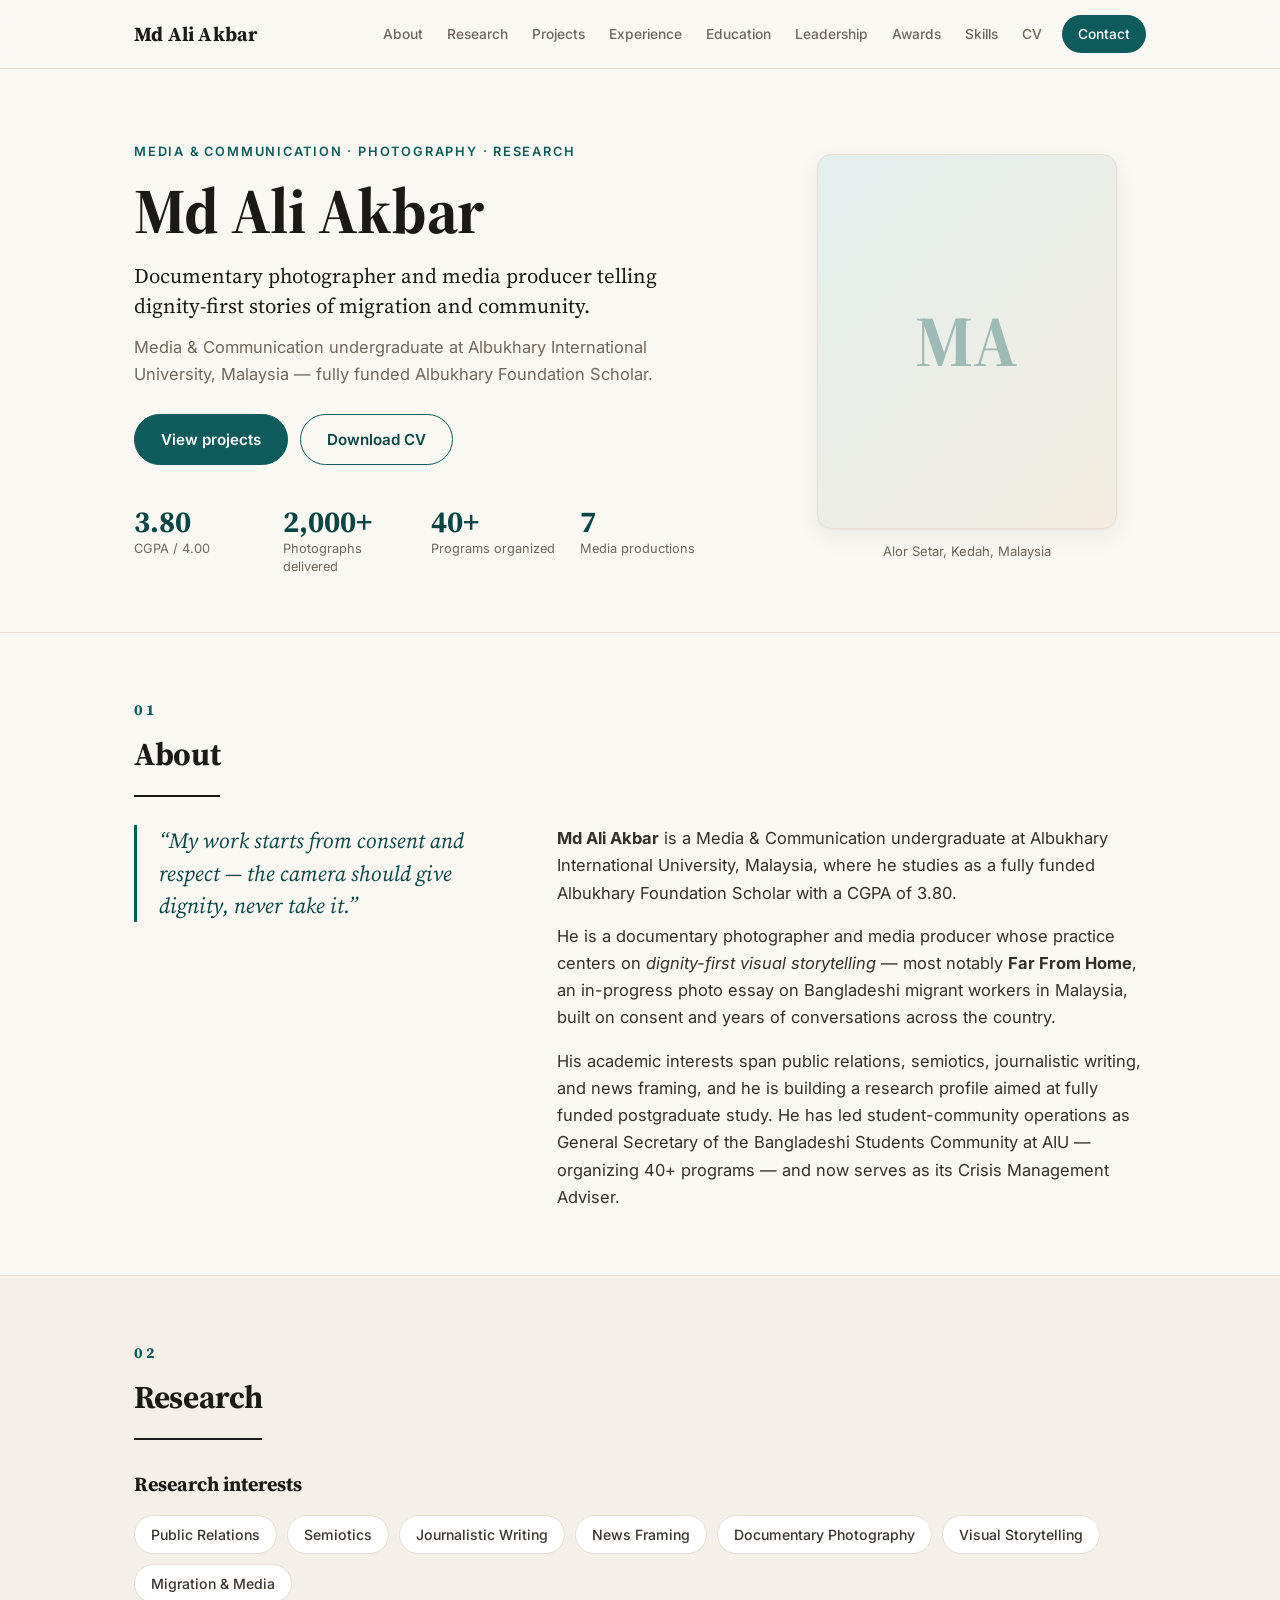
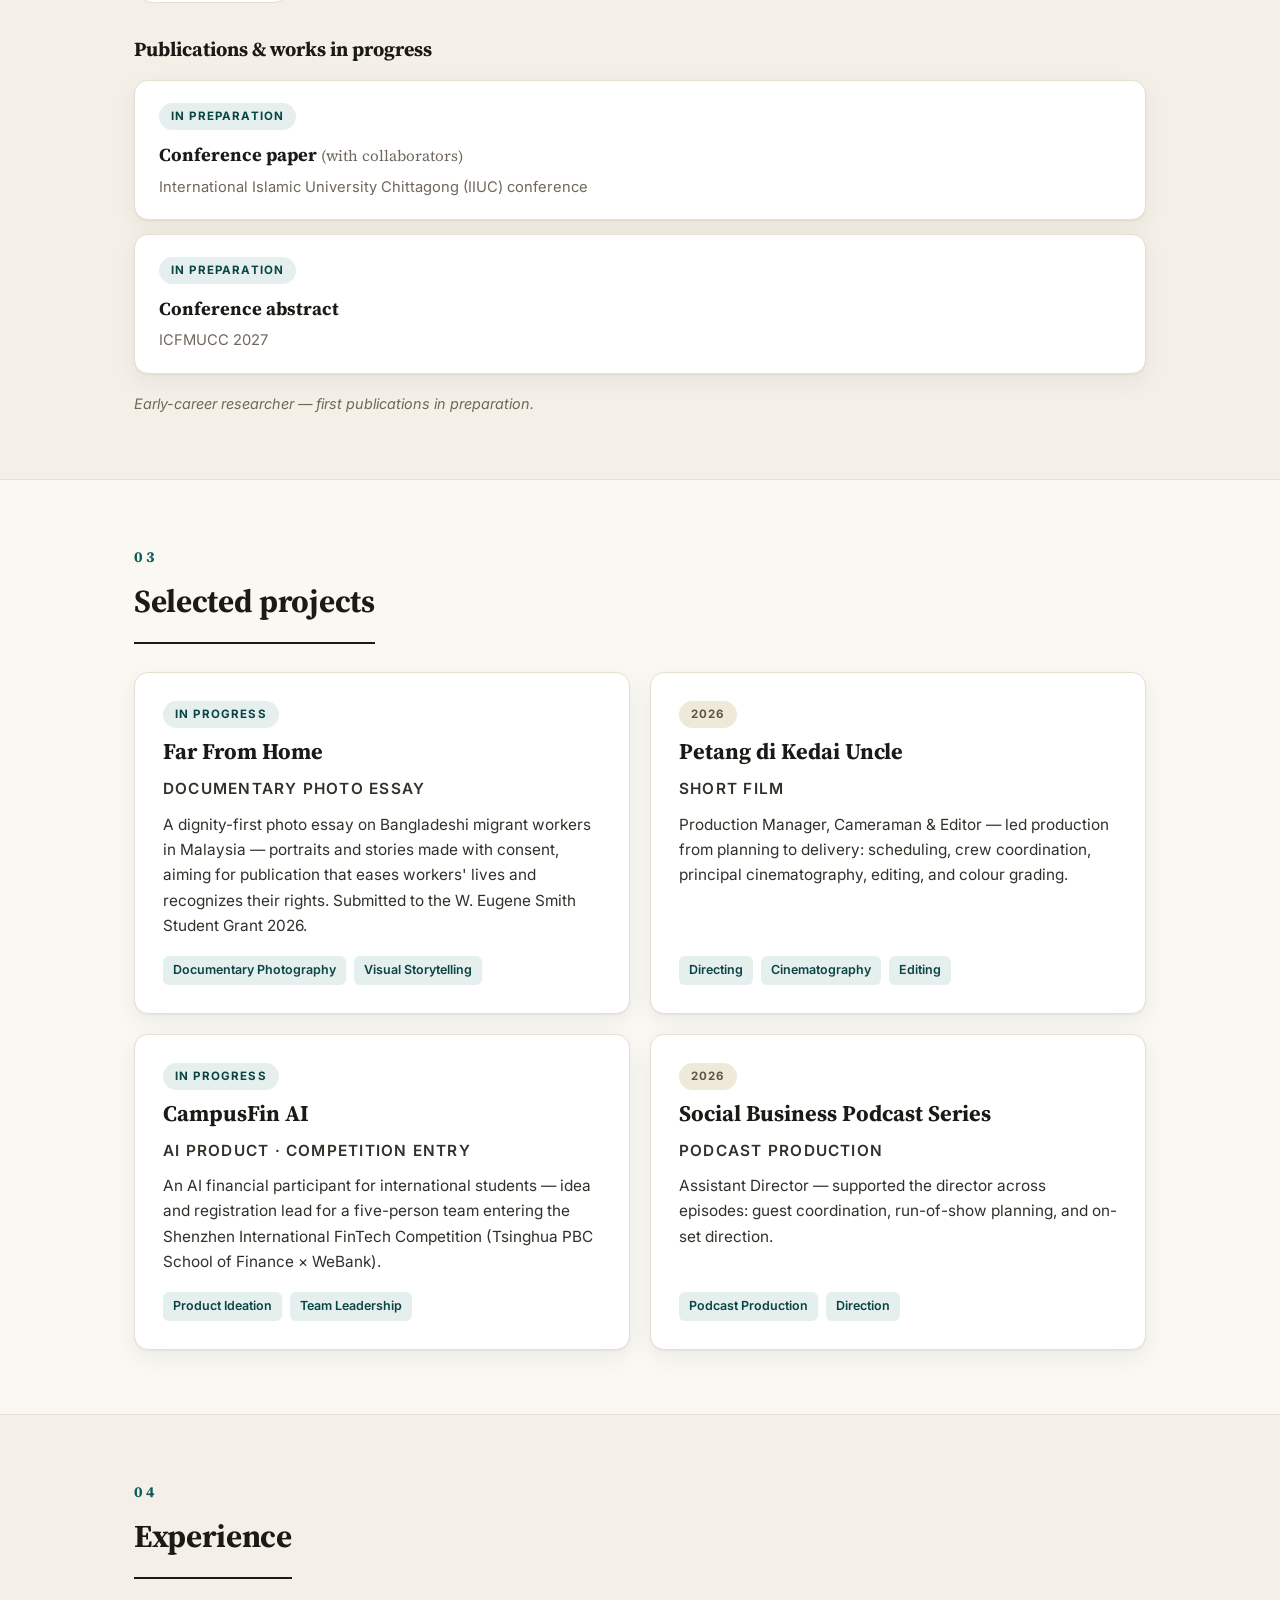
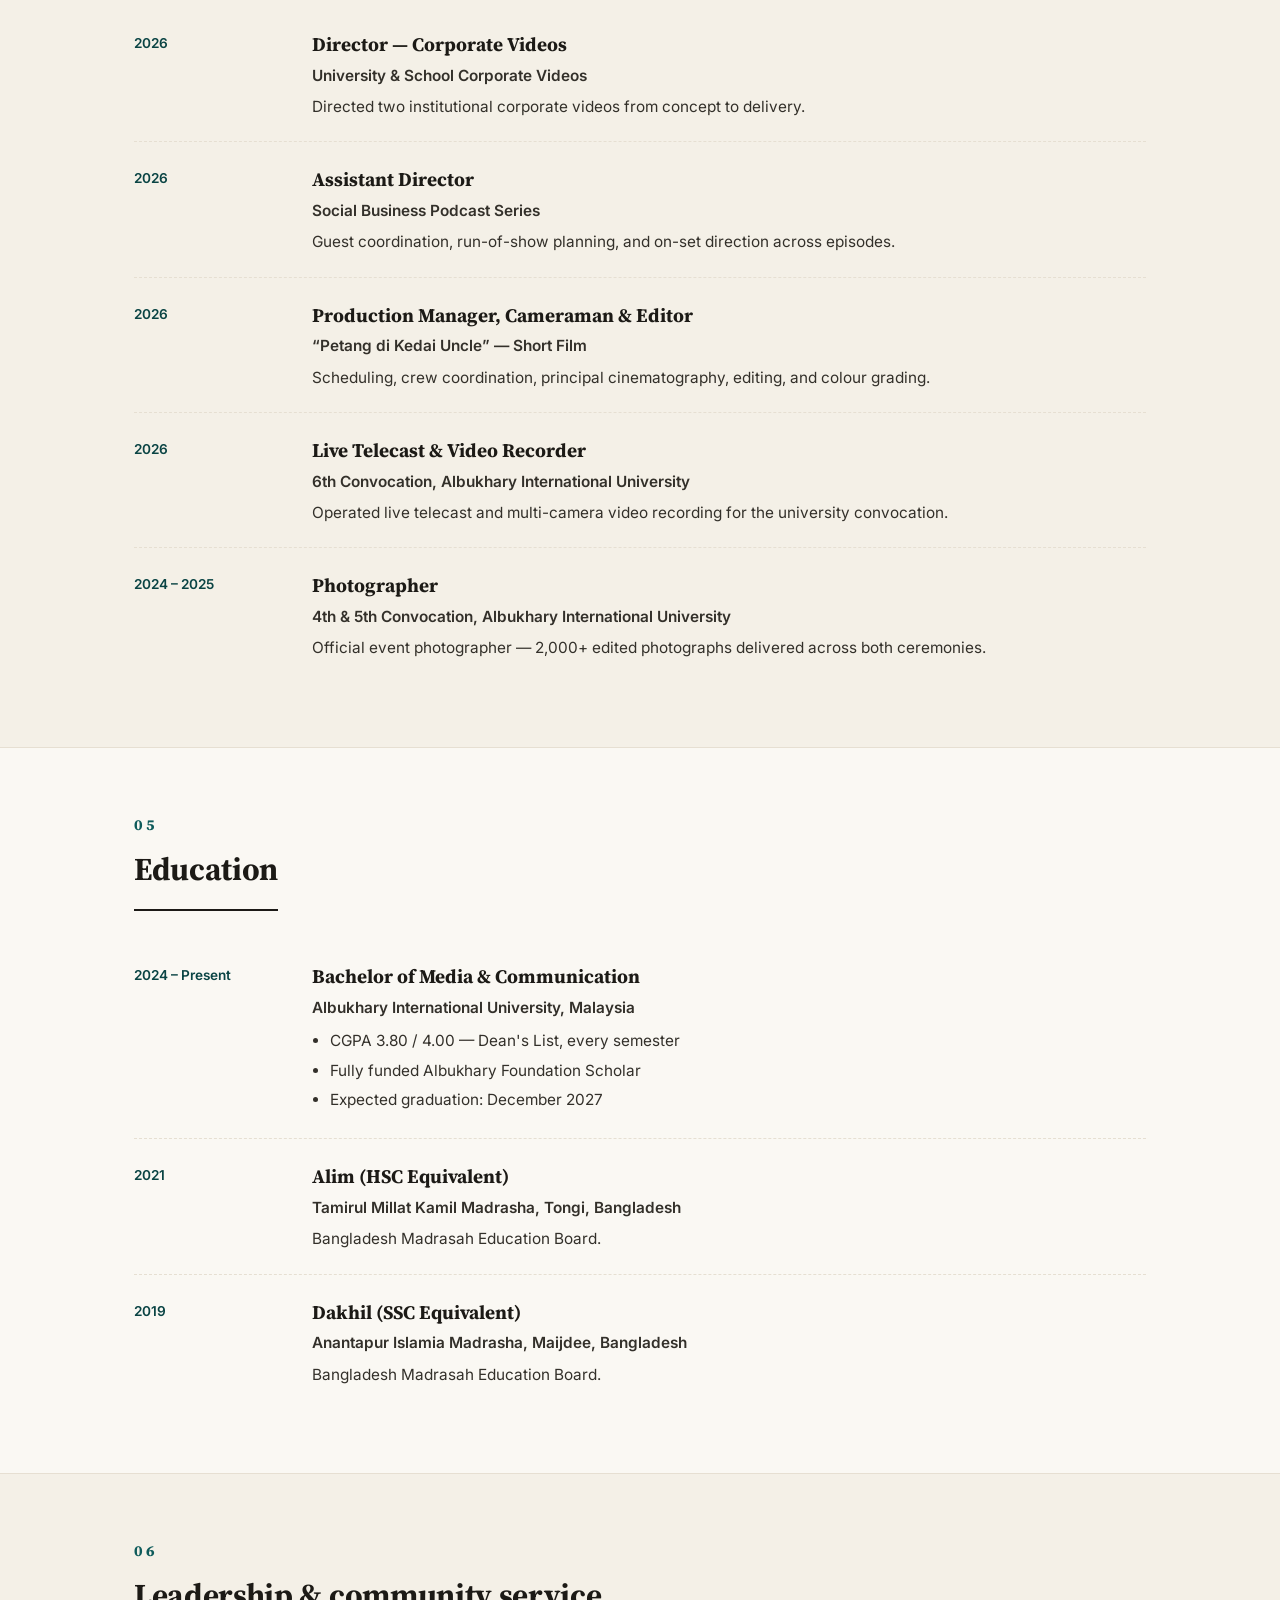
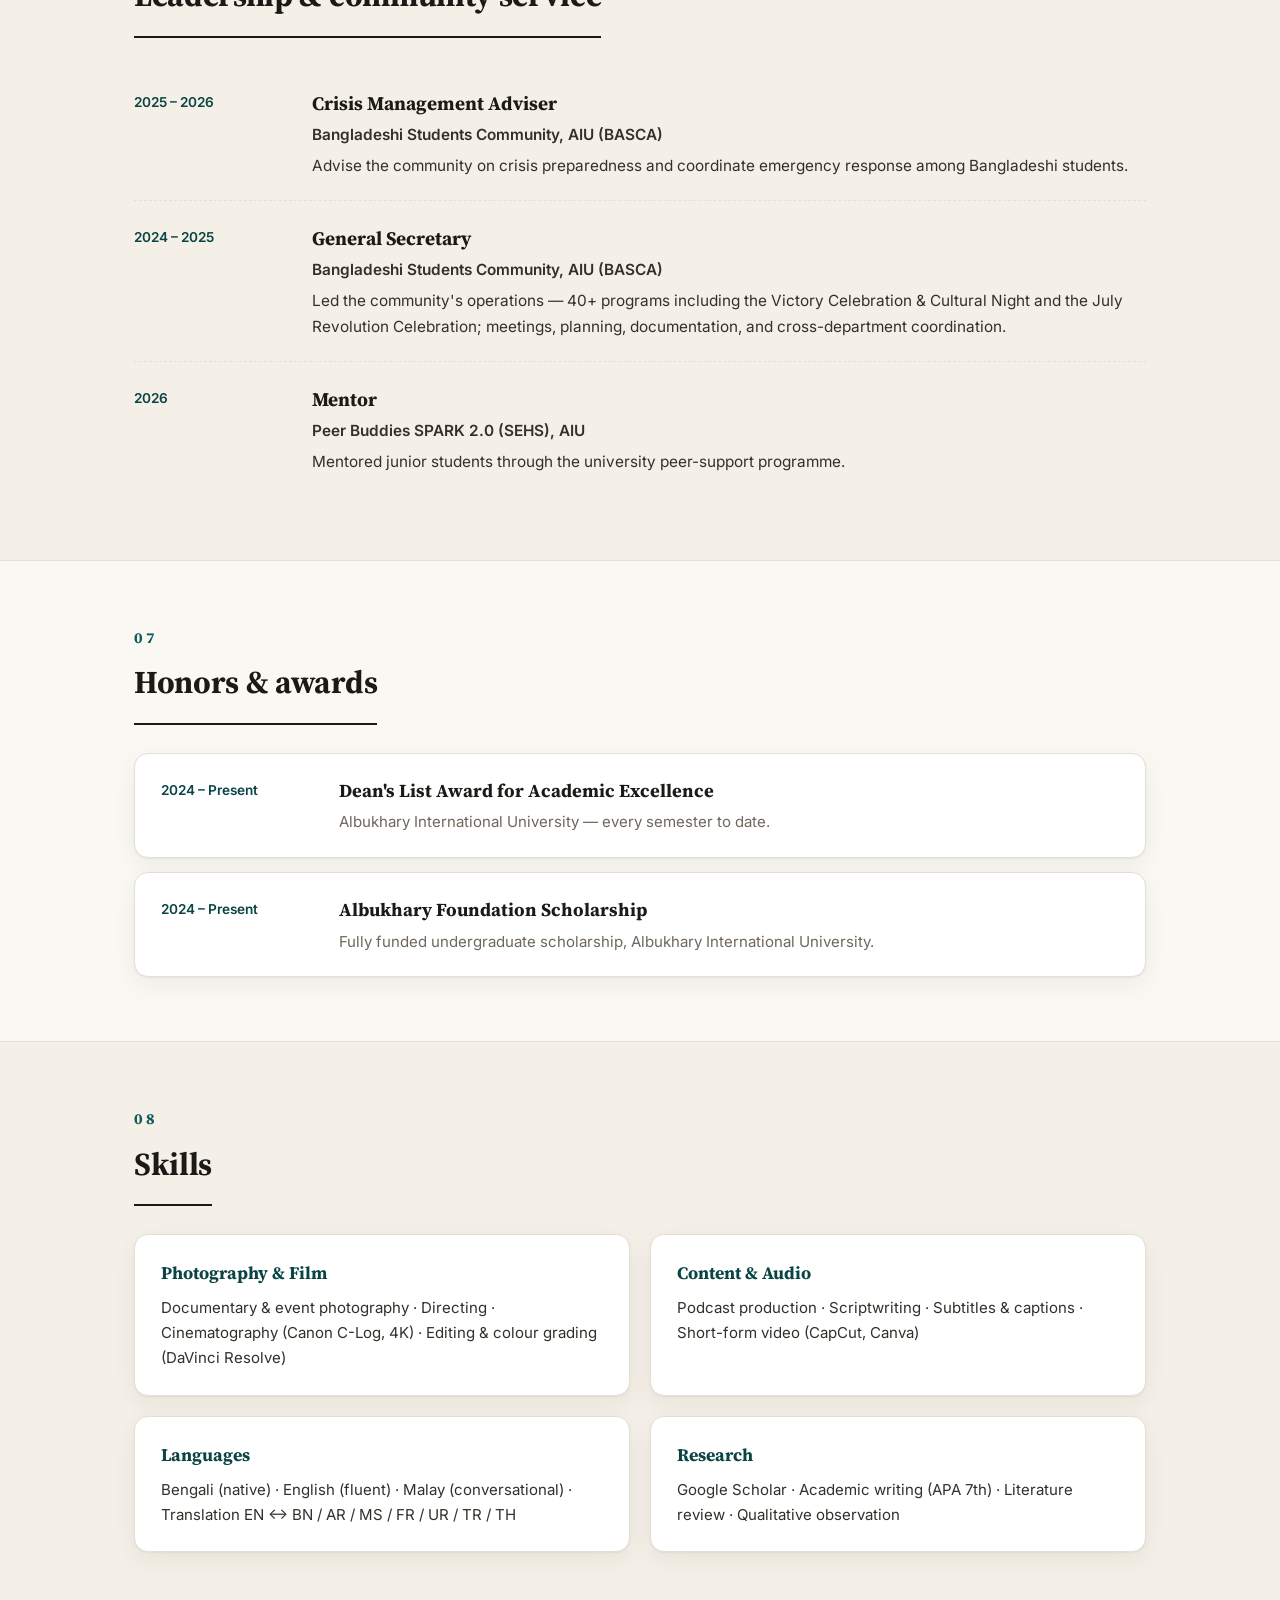
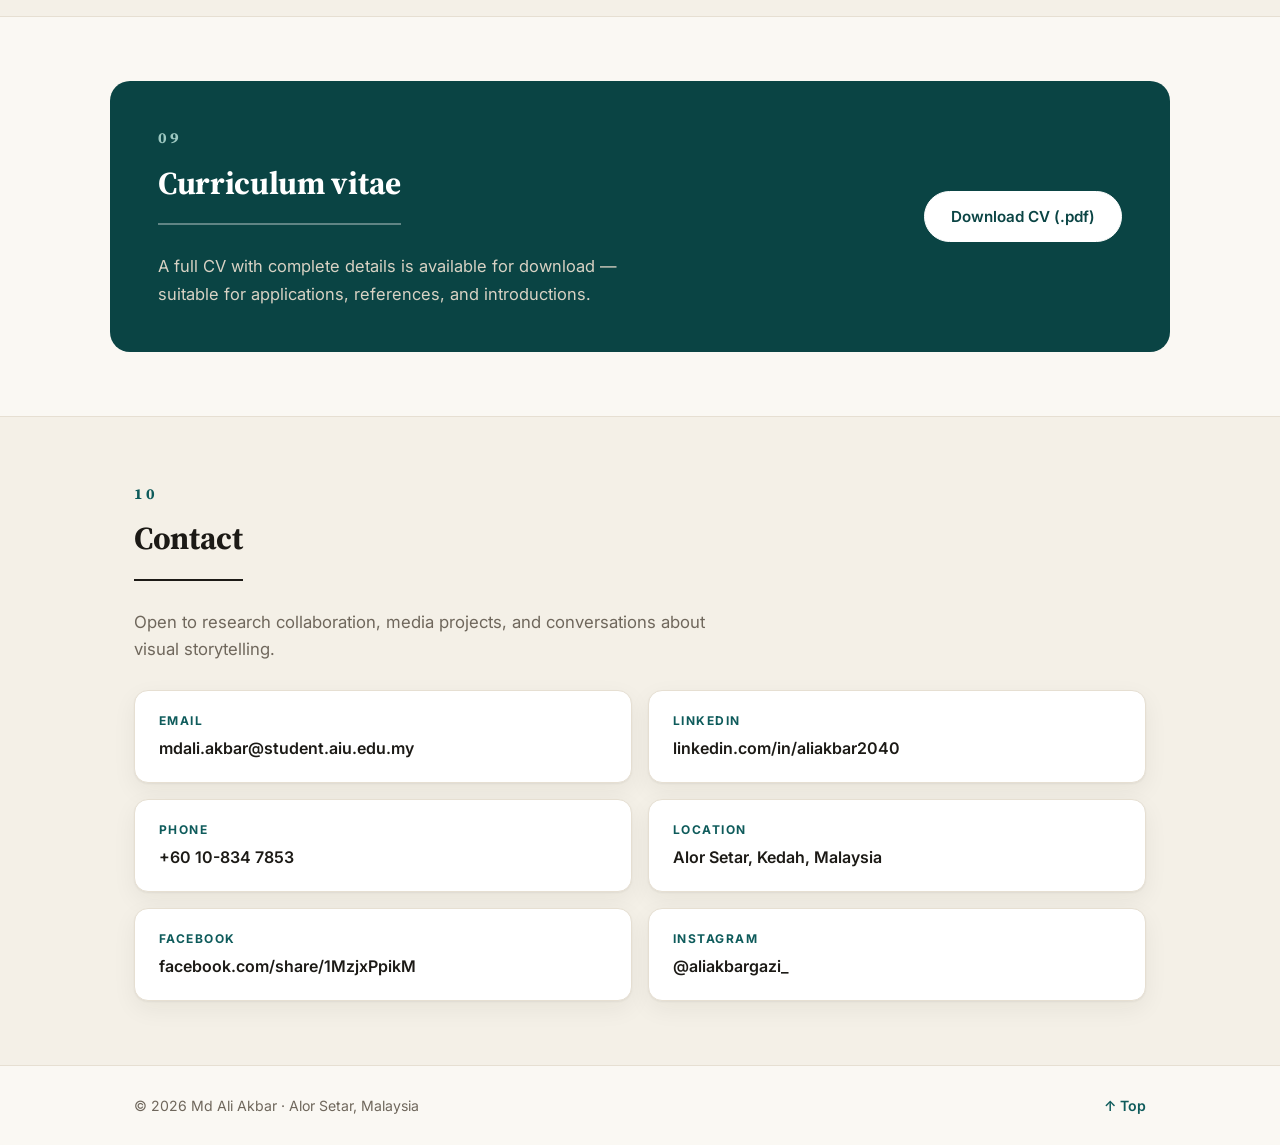
==== index.html @ 1bb6e947 "Add files via upload" ====
<!DOCTYPE html>
<html lang="en">
<head>
<meta charset="UTF-8">
<meta name="viewport" content="width=device-width, initial-scale=1.0">
<title>Md Ali Akbar — Media, Photography &amp; Research</title>
<meta name="description" content="Academic portfolio of Md Ali Akbar: Media & Communication undergraduate, documentary photographer and media producer at Albukhary International University, Malaysia.">
<link rel="preconnect" href="https://fonts.googleapis.com">
<link rel="preconnect" href="https://fonts.gstatic.com" crossorigin>
<link href="https://fonts.googleapis.com/css2?family=Inter:wght@400;500;600;700&family=Source+Serif+4:opsz,wght@8..60,500;8..60,600;8..60,700&display=swap" rel="stylesheet">
<link rel="stylesheet" href="styles.css">
</head>
<body>

<header class="site-header" id="siteHeader">
  <div class="wrap header-inner">
    <a class="brand" href="#top">Md Ali Akbar</a>
    <nav class="nav" id="nav" aria-label="Sections">
      <a href="#about">About</a>
      <a href="#research">Research</a>
      <a href="#projects">Projects</a>
      <a href="#experience">Experience</a>
      <a href="#education">Education</a>
      <a href="#leadership">Leadership</a>
      <a href="#awards">Awards</a>
      <a href="#skills">Skills</a>
      <a href="#cv">CV</a>
      <a href="#contact" class="nav-cta">Contact</a>
    </nav>
    <button class="menu-btn" id="menuBtn" aria-label="Open menu" aria-expanded="false">
      <span></span><span></span><span></span>
    </button>
  </div>
</header>

<main id="top">

  <!-- HERO -->
  <section class="hero">
    <div class="wrap hero-grid">
      <div class="hero-text">
        <p class="kicker reveal">Media &amp; Communication · Photography · Research</p>
        <h1 class="reveal">Md Ali Akbar</h1>
        <p class="tagline reveal">Documentary photographer and media producer telling dignity-first stories of migration and community.</p>
        <p class="hero-sub reveal">Media &amp; Communication undergraduate at Albukhary International University, Malaysia — fully funded Albukhary Foundation Scholar.</p>
        <div class="hero-cta reveal">
          <a class="btn" href="#projects">View projects</a>
          <a class="btn ghost" href="#cv">Download CV</a>
        </div>
        <div class="stats reveal">
          <div class="stat"><span class="num" data-count="3.8" data-decimals="2">0</span><span class="lbl">CGPA / 4.00</span></div>
          <div class="stat"><span class="num" data-count="2000" data-suffix="+">0</span><span class="lbl">Photographs delivered</span></div>
          <div class="stat"><span class="num" data-count="40" data-suffix="+">0</span><span class="lbl">Programs organized</span></div>
          <div class="stat"><span class="num" data-count="7">0</span><span class="lbl">Media productions</span></div>
        </div>
      </div>
      <div class="hero-photo reveal">
        <div class="portrait">
          <span class="monogram" aria-hidden="true">MA</span>
          <img src="assets/portrait.jpg" alt="Portrait of Md Ali Akbar" onerror="this.remove()">
        </div>
        <p class="photo-note">Alor Setar, Kedah, Malaysia</p>
      </div>
    </div>
  </section>

  <!-- 01 ABOUT -->
  <section class="section" id="about">
    <div class="wrap">
      <p class="sec-no reveal">01</p>
      <h2 class="reveal">About</h2>
      <div class="about-grid">
        <blockquote class="pull reveal">
          “My work starts from consent and respect — the camera should give dignity, never take it.”
        </blockquote>
        <div class="about-text reveal">
          <p><strong>Md Ali Akbar</strong> is a Media &amp; Communication undergraduate at Albukhary International University, Malaysia, where he studies as a fully funded Albukhary Foundation Scholar with a CGPA of 3.80.</p>
          <p>He is a documentary photographer and media producer whose practice centers on <em>dignity-first visual storytelling</em> — most notably <strong>Far From Home</strong>, an in-progress photo essay on Bangladeshi migrant workers in Malaysia, built on consent and years of conversations across the country.</p>
          <p>His academic interests span public relations, semiotics, journalistic writing, and news framing, and he is building a research profile aimed at fully funded postgraduate study. He has led student-community operations as General Secretary of the Bangladeshi Students Community at AIU — organizing 40+ programs — and now serves as its Crisis Management Adviser.</p>
        </div>
      </div>
    </div>
  </section>

  <!-- 02 RESEARCH -->
  <section class="section alt" id="research">
    <div class="wrap">
      <p class="sec-no reveal">02</p>
      <h2 class="reveal">Research</h2>
      <h3 class="sub-h reveal">Research interests</h3>
      <div class="chips reveal">
        <span>Public Relations</span><span>Semiotics</span><span>Journalistic Writing</span>
        <span>News Framing</span><span>Documentary Photography</span><span>Visual Storytelling</span>
        <span>Migration &amp; Media</span>
      </div>
      <h3 class="sub-h reveal">Publications &amp; works in progress</h3>
      <div class="pub-list">
        <article class="pub reveal">
          <span class="pub-status">In preparation</span>
          <h4>Conference paper <span class="pub-co">(with collaborators)</span></h4>
          <p class="pub-venue">International Islamic University Chittagong (IIUC) conference</p>
        </article>
        <article class="pub reveal">
          <span class="pub-status">In preparation</span>
          <h4>Conference abstract</h4>
          <p class="pub-venue">ICFMUCC 2027</p>
        </article>
      </div>
      <p class="note reveal">Early-career researcher — first publications in preparation.</p>
    </div>
  </section>

  <!-- 03 PROJECTS -->
  <section class="section" id="projects">
    <div class="wrap">
      <p class="sec-no reveal">03</p>
      <h2 class="reveal">Selected projects</h2>
      <div class="cards">
        <article class="card reveal">
          <span class="card-status">In progress</span>
          <h3>Far From Home</h3>
          <p class="card-kind">Documentary photo essay</p>
          <p>A dignity-first photo essay on Bangladeshi migrant workers in Malaysia — portraits and stories made with consent, aiming for publication that eases workers' lives and recognizes their rights. Submitted to the W.&nbsp;Eugene Smith Student Grant 2026.</p>
          <div class="tags"><span>Documentary Photography</span><span>Visual Storytelling</span></div>
        </article>
        <article class="card reveal">
          <span class="card-status done">2026</span>
          <h3>Petang di Kedai Uncle</h3>
          <p class="card-kind">Short film</p>
          <p>Production Manager, Cameraman &amp; Editor — led production from planning to delivery: scheduling, crew coordination, principal cinematography, editing, and colour grading.</p>
          <div class="tags"><span>Directing</span><span>Cinematography</span><span>Editing</span></div>
        </article>
        <article class="card reveal">
          <span class="card-status">In progress</span>
          <h3>CampusFin AI</h3>
          <p class="card-kind">AI product · Competition entry</p>
          <p>An AI financial participant for international students — idea and registration lead for a five-person team entering the Shenzhen International FinTech Competition (Tsinghua PBC School of Finance × WeBank).</p>
          <div class="tags"><span>Product Ideation</span><span>Team Leadership</span></div>
        </article>
        <article class="card reveal">
          <span class="card-status done">2026</span>
          <h3>Social Business Podcast Series</h3>
          <p class="card-kind">Podcast production</p>
          <p>Assistant Director — supported the director across episodes: guest coordination, run-of-show planning, and on-set direction.</p>
          <div class="tags"><span>Podcast Production</span><span>Direction</span></div>
        </article>
      </div>
    </div>
  </section>

  <!-- 04 EXPERIENCE -->
  <section class="section alt" id="experience">
    <div class="wrap">
      <p class="sec-no reveal">04</p>
      <h2 class="reveal">Experience</h2>
      <div class="timeline">
        <div class="t-item reveal">
          <span class="t-date">2026</span>
          <div class="t-body">
            <h3>Director — Corporate Videos</h3>
            <p class="t-org">University &amp; School Corporate Videos</p>
            <p>Directed two institutional corporate videos from concept to delivery.</p>
          </div>
        </div>
        <div class="t-item reveal">
          <span class="t-date">2026</span>
          <div class="t-body">
            <h3>Assistant Director</h3>
            <p class="t-org">Social Business Podcast Series</p>
            <p>Guest coordination, run-of-show planning, and on-set direction across episodes.</p>
          </div>
        </div>
        <div class="t-item reveal">
          <span class="t-date">2026</span>
          <div class="t-body">
            <h3>Production Manager, Cameraman &amp; Editor</h3>
            <p class="t-org">“Petang di Kedai Uncle” — Short Film</p>
            <p>Scheduling, crew coordination, principal cinematography, editing, and colour grading.</p>
          </div>
        </div>
        <div class="t-item reveal">
          <span class="t-date">2026</span>
          <div class="t-body">
            <h3>Live Telecast &amp; Video Recorder</h3>
            <p class="t-org">6th Convocation, Albukhary International University</p>
            <p>Operated live telecast and multi-camera video recording for the university convocation.</p>
          </div>
        </div>
        <div class="t-item reveal">
          <span class="t-date">2024 – 2025</span>
          <div class="t-body">
            <h3>Photographer</h3>
            <p class="t-org">4th &amp; 5th Convocation, Albukhary International University</p>
            <p>Official event photographer — 2,000+ edited photographs delivered across both ceremonies.</p>
          </div>
        </div>
      </div>
    </div>
  </section>

  <!-- 05 EDUCATION -->
  <section class="section" id="education">
    <div class="wrap">
      <p class="sec-no reveal">05</p>
      <h2 class="reveal">Education</h2>
      <div class="timeline">
        <div class="t-item reveal">
          <span class="t-date">2024 – Present</span>
          <div class="t-body">
            <h3>Bachelor of Media &amp; Communication</h3>
            <p class="t-org">Albukhary International University, Malaysia</p>
            <ul class="t-list">
              <li>CGPA 3.80 / 4.00 — Dean's List, every semester</li>
              <li>Fully funded Albukhary Foundation Scholar</li>
              <li>Expected graduation: December 2027</li>
            </ul>
          </div>
        </div>
        <div class="t-item reveal">
          <span class="t-date">2021</span>
          <div class="t-body">
            <h3>Alim (HSC Equivalent)</h3>
            <p class="t-org">Tamirul Millat Kamil Madrasha, Tongi, Bangladesh</p>
            <p>Bangladesh Madrasah Education Board.</p>
          </div>
        </div>
        <div class="t-item reveal">
          <span class="t-date">2019</span>
          <div class="t-body">
            <h3>Dakhil (SSC Equivalent)</h3>
            <p class="t-org">Anantapur Islamia Madrasha, Maijdee, Bangladesh</p>
            <p>Bangladesh Madrasah Education Board.</p>
          </div>
        </div>
      </div>
    </div>
  </section>

  <!-- 06 LEADERSHIP -->
  <section class="section alt" id="leadership">
    <div class="wrap">
      <p class="sec-no reveal">06</p>
      <h2 class="reveal">Leadership &amp; community service</h2>
      <div class="timeline">
        <div class="t-item reveal">
          <span class="t-date">2025 – 2026</span>
          <div class="t-body">
            <h3>Crisis Management Adviser</h3>
            <p class="t-org">Bangladeshi Students Community, AIU (BASCA)</p>
            <p>Advise the community on crisis preparedness and coordinate emergency response among Bangladeshi students.</p>
          </div>
        </div>
        <div class="t-item reveal">
          <span class="t-date">2024 – 2025</span>
          <div class="t-body">
            <h3>General Secretary</h3>
            <p class="t-org">Bangladeshi Students Community, AIU (BASCA)</p>
            <p>Led the community's operations — 40+ programs including the Victory Celebration &amp; Cultural Night and the July Revolution Celebration; meetings, planning, documentation, and cross-department coordination.</p>
          </div>
        </div>
        <div class="t-item reveal">
          <span class="t-date">2026</span>
          <div class="t-body">
            <h3>Mentor</h3>
            <p class="t-org">Peer Buddies SPARK 2.0 (SEHS), AIU</p>
            <p>Mentored junior students through the university peer-support programme.</p>
          </div>
        </div>
      </div>
    </div>
  </section>

  <!-- 07 AWARDS -->
  <section class="section" id="awards">
    <div class="wrap">
      <p class="sec-no reveal">07</p>
      <h2 class="reveal">Honors &amp; awards</h2>
      <div class="award-list">
        <div class="award reveal">
          <span class="a-date">2024 – Present</span>
          <div><h3>Dean's List Award for Academic Excellence</h3><p>Albukhary International University — every semester to date.</p></div>
        </div>
        <div class="award reveal">
          <span class="a-date">2024 – Present</span>
          <div><h3>Albukhary Foundation Scholarship</h3><p>Fully funded undergraduate scholarship, Albukhary International University.</p></div>
        </div>
      </div>
    </div>
  </section>

  <!-- 08 SKILLS -->
  <section class="section alt" id="skills">
    <div class="wrap">
      <p class="sec-no reveal">08</p>
      <h2 class="reveal">Skills</h2>
      <div class="skill-grid">
        <div class="skill reveal">
          <h3>Photography &amp; Film</h3>
          <p>Documentary &amp; event photography · Directing · Cinematography (Canon C-Log, 4K) · Editing &amp; colour grading (DaVinci Resolve)</p>
        </div>
        <div class="skill reveal">
          <h3>Content &amp; Audio</h3>
          <p>Podcast production · Scriptwriting · Subtitles &amp; captions · Short-form video (CapCut, Canva)</p>
        </div>
        <div class="skill reveal">
          <h3>Languages</h3>
          <p>Bengali (native) · English (fluent) · Malay (conversational) · Translation EN ↔ BN / AR / MS / FR / UR / TR / TH</p>
        </div>
        <div class="skill reveal">
          <h3>Research</h3>
          <p>Google Scholar · Academic writing (APA 7th) · Literature review · Qualitative observation</p>
        </div>
      </div>
    </div>
  </section>

  <!-- 09 CV -->
  <section class="section" id="cv">
    <div class="wrap cv-block reveal">
      <div>
        <p class="sec-no">09</p>
        <h2>Curriculum vitae</h2>
        <p class="cv-text">A full CV with complete details is available for download — suitable for applications, references, and introductions.</p>
      </div>
      <a class="btn" href="assets/Md_Ali_Akbar_CV.pdf" download>Download CV (.pdf)</a>
    </div>
  </section>

  <!-- 10 CONTACT -->
  <section class="section alt" id="contact">
    <div class="wrap">
      <p class="sec-no reveal">10</p>
      <h2 class="reveal">Contact</h2>
      <p class="contact-lead reveal">Open to research collaboration, media projects, and conversations about visual storytelling.</p>
      <div class="contact-grid">
        <a class="contact-card reveal" href="mailto:mdali.akbar@student.aiu.edu.my">
          <span class="c-label">Email</span>
          <span class="c-value">mdali.akbar@student.aiu.edu.my</span>
        </a>
        <a class="contact-card reveal" href="https://www.linkedin.com/in/aliakbar2040/" target="_blank" rel="noopener">
          <span class="c-label">LinkedIn</span>
          <span class="c-value">linkedin.com/in/aliakbar2040</span>
        </a>
        <a class="contact-card reveal" href="tel:+60108347853">
          <span class="c-label">Phone</span>
          <span class="c-value">+60 10-834 7853</span>
        </a>
        <div class="contact-card reveal">
          <span class="c-label">Location</span>
          <span class="c-value">Alor Setar, Kedah, Malaysia</span>
        </div>
        <a class="contact-card reveal" href="https://www.facebook.com/share/1MzjxPpikM/" target="_blank" rel="noopener">
          <span class="c-label">Facebook</span>
          <span class="c-value">facebook.com/share/1MzjxPpikM</span>
        </a>
        <a class="contact-card reveal" href="https://www.instagram.com/aliakbargazi_/" target="_blank" rel="noopener">
          <span class="c-label">Instagram</span>
          <span class="c-value">@aliakbargazi_</span>
        </a>
      </div>
    </div>
  </section>

</main>

<footer class="footer">
  <div class="wrap footer-inner">
    <p>© <span id="year">2026</span> Md Ali Akbar · Alor Setar, Malaysia</p>
    <a href="#top" class="to-top" id="toTop" aria-label="Back to top">↑ Top</a>
  </div>
</footer>

<script src="script.js"></script>
</body>
</html>
---- styles.css ----
/* Md Ali Akbar — Academic Portfolio
   Clean academic light theme. No frameworks. */

:root{
  --paper:#FAF8F3;
  --card:#FFFFFF;
  --ink:#1C1A16;
  --muted:#6F675C;
  --line:#E6DFD2;
  --accent:#0E5B5B;
  --accent-soft:#E4EFEE;
  --accent-ink:#0A4444;
  --serif:"Source Serif 4",Georgia,"Times New Roman",serif;
  --sans:"Inter",-apple-system,BlinkMacSystemFont,"Segoe UI",Roboto,sans-serif;
  --radius:14px;
  --shadow:0 1px 2px rgba(28,26,22,.05),0 8px 24px rgba(28,26,22,.06);
}

*{box-sizing:border-box;margin:0;padding:0}
html{scroll-behavior:smooth;scroll-padding-top:84px}
body{
  font-family:var(--sans);
  background:var(--paper);
  color:var(--ink);
  line-height:1.65;
  font-size:16.5px;
  -webkit-font-smoothing:antialiased;
}
.wrap{max-width:1060px;margin:0 auto;padding:0 24px}
img{max-width:100%;display:block}
a{color:var(--accent)}

/* ---------- header ---------- */
.site-header{
  position:sticky;top:0;z-index:50;
  background:rgba(250,248,243,.92);
  backdrop-filter:blur(10px);-webkit-backdrop-filter:blur(10px);
  border-bottom:1px solid var(--line);
}
.header-inner{display:flex;align-items:center;justify-content:space-between;height:68px}
.brand{
  font-family:var(--serif);font-weight:700;font-size:1.25rem;
  color:var(--ink);text-decoration:none;letter-spacing:.01em;
}
.nav{display:flex;gap:4px;align-items:center}
.nav a{
  color:var(--muted);text-decoration:none;font-size:.86rem;font-weight:500;
  padding:8px 10px;border-radius:8px;transition:color .15s,background .15s;
}
.nav a:hover{color:var(--ink);background:rgba(28,26,22,.05)}
.nav a.active{color:var(--accent-ink);background:var(--accent-soft)}
.nav a.nav-cta{
  color:#fff;background:var(--accent);margin-left:6px;padding:8px 16px;border-radius:999px;
}
.nav a.nav-cta:hover{background:var(--accent-ink);color:#fff}
.menu-btn{
  display:none;background:none;border:0;cursor:pointer;padding:10px;
  flex-direction:column;gap:5px;
}
.menu-btn span{display:block;width:22px;height:2px;background:var(--ink);border-radius:2px}

/* ---------- hero ---------- */
.hero{padding:72px 0 56px;border-bottom:1px solid var(--line)}
.hero-grid{display:grid;grid-template-columns:1.5fr .9fr;gap:56px;align-items:center}
.kicker{
  font-size:.8rem;font-weight:600;letter-spacing:.14em;text-transform:uppercase;
  color:var(--accent);margin-bottom:14px;
}
.hero h1{
  font-family:var(--serif);font-weight:700;
  font-size:clamp(2.6rem,5.5vw,4rem);line-height:1.08;letter-spacing:-.01em;
  margin-bottom:16px;
}
.tagline{font-family:var(--serif);font-size:1.3rem;line-height:1.45;color:var(--ink);margin-bottom:12px}
.hero-sub{color:var(--muted);max-width:34rem;margin-bottom:26px}
.hero-cta{display:flex;gap:12px;flex-wrap:wrap;margin-bottom:40px}
.btn{
  display:inline-block;background:var(--accent);color:#fff;text-decoration:none;
  font-weight:600;font-size:.95rem;padding:12px 26px;border-radius:999px;
  transition:transform .15s,background .15s;border:1px solid var(--accent);
}
.btn:hover{background:var(--accent-ink);transform:translateY(-1px)}
.btn.ghost{background:transparent;color:var(--accent-ink);border:1px solid var(--accent)}
.btn.ghost:hover{background:var(--accent-soft)}
.stats{display:grid;grid-template-columns:repeat(4,1fr);gap:18px;max-width:36rem}
.stat .num{
  font-family:var(--serif);font-weight:700;font-size:1.9rem;color:var(--accent-ink);
  display:block;line-height:1.1;font-variant-numeric:tabular-nums;
}
.stat .lbl{font-size:.8rem;color:var(--muted);line-height:1.4;display:block;margin-top:2px}

.hero-photo{display:flex;flex-direction:column;align-items:center;gap:12px}
.portrait{
  position:relative;width:min(300px,72vw);aspect-ratio:4/5;border-radius:var(--radius);
  overflow:hidden;background:linear-gradient(135deg,var(--accent-soft),#F3EDE0);
  border:1px solid var(--line);box-shadow:var(--shadow);
  display:flex;align-items:center;justify-content:center;
}
.monogram{
  font-family:var(--serif);font-weight:700;font-size:4.5rem;color:var(--accent);
  opacity:.35;user-select:none;
}
.portrait img{position:absolute;inset:0;width:100%;height:100%;object-fit:cover}
.photo-note{font-size:.82rem;color:var(--muted)}

/* ---------- sections ---------- */
.section{padding:64px 0;border-bottom:1px solid var(--line)}
.section.alt{background:#F4F0E7}
.sec-no{
  font-family:var(--serif);font-weight:700;color:var(--accent);
  font-size:.95rem;letter-spacing:.2em;margin-bottom:6px;
}
.section h2{
  font-family:var(--serif);font-weight:700;font-size:2rem;letter-spacing:-.01em;
  margin-bottom:28px;padding-bottom:14px;border-bottom:2px solid var(--ink);
  display:inline-block;
}
.sub-h{font-family:var(--serif);font-size:1.25rem;margin:30px 0 14px}
.sub-h:first-of-type{margin-top:0}

/* about */
.about-grid{display:grid;grid-template-columns:.9fr 1.4fr;gap:44px;align-items:start}
.pull{
  font-family:var(--serif);font-size:1.35rem;line-height:1.5;font-style:italic;
  color:var(--accent-ink);border-left:3px solid var(--accent);padding-left:22px;
}
.about-text p{margin-bottom:16px;color:#33302A}
.about-text p:last-child{margin-bottom:0}

/* chips */
.chips{display:flex;flex-wrap:wrap;gap:10px;margin-bottom:8px}
.chips span{
  background:var(--card);border:1px solid var(--line);border-radius:999px;
  padding:7px 16px;font-size:.88rem;font-weight:500;color:#3A352D;
}

/* publications */
.pub-list{display:grid;gap:14px;margin-top:6px}
.pub{
  background:var(--card);border:1px solid var(--line);border-radius:var(--radius);
  padding:20px 24px;box-shadow:var(--shadow);
}
.pub-status{
  display:inline-block;font-size:.72rem;font-weight:700;letter-spacing:.1em;text-transform:uppercase;
  color:var(--accent-ink);background:var(--accent-soft);border-radius:999px;padding:4px 12px;margin-bottom:10px;
}
.pub h4{font-family:var(--serif);font-size:1.15rem;margin-bottom:4px}
.pub-co{font-weight:400;color:var(--muted);font-size:.95rem}
.pub-venue{color:var(--muted);font-size:.92rem}
.note{margin-top:18px;font-size:.9rem;color:var(--muted);font-style:italic}

/* project cards */
.cards{display:grid;grid-template-columns:repeat(2,1fr);gap:20px}
.card{
  background:var(--card);border:1px solid var(--line);border-radius:var(--radius);
  padding:28px;box-shadow:var(--shadow);display:flex;flex-direction:column;gap:10px;
  transition:transform .18s,box-shadow .18s;
}
.card:hover{transform:translateY(-3px);box-shadow:0 2px 4px rgba(28,26,22,.05),0 14px 34px rgba(28,26,22,.1)}
.card-status{
  align-self:flex-start;font-size:.72rem;font-weight:700;letter-spacing:.1em;text-transform:uppercase;
  color:var(--accent-ink);background:var(--accent-soft);border-radius:999px;padding:4px 12px;
}
.card-status.done{color:#5C564A;background:#EFE9DA}
.card h3{font-family:var(--serif);font-size:1.4rem;line-height:1.25}
.card-kind{font-size:.82rem;font-weight:600;letter-spacing:.08em;text-transform:uppercase;color:var(--muted)}
.card p{color:#33302A;font-size:.96rem}
.tags{display:flex;flex-wrap:wrap;gap:8px;margin-top:auto;padding-top:8px}
.tags span{font-size:.78rem;font-weight:600;color:var(--accent-ink);background:var(--accent-soft);border-radius:6px;padding:4px 10px}

/* timeline */
.timeline{display:grid;gap:0;position:relative}
.t-item{
  display:grid;grid-template-columns:150px 1fr;gap:28px;padding:22px 0;
  border-bottom:1px dashed var(--line);
}
.t-item:last-child{border-bottom:0}
.t-date{font-size:.85rem;font-weight:600;color:var(--accent-ink);padding-top:3px;white-space:nowrap}
.t-body h3{font-family:var(--serif);font-size:1.2rem;margin-bottom:2px}
.t-org{font-size:.9rem;font-weight:600;color:var(--muted);margin-bottom:6px}
.t-body p{color:#33302A;font-size:.96rem}
.t-list{margin:8px 0 0 18px;color:#33302A;font-size:.96rem}
.t-list li{margin-bottom:4px}

/* awards */
.award-list{display:grid;gap:14px}
.award{
  display:grid;grid-template-columns:150px 1fr;gap:28px;background:var(--card);
  border:1px solid var(--line);border-radius:var(--radius);padding:22px 26px;box-shadow:var(--shadow);
}
.a-date{font-size:.85rem;font-weight:600;color:var(--accent-ink);padding-top:3px}
.award h3{font-family:var(--serif);font-size:1.15rem;margin-bottom:4px}
.award p{color:var(--muted);font-size:.94rem}

/* skills */
.skill-grid{display:grid;grid-template-columns:repeat(2,1fr);gap:20px}
.skill{
  background:var(--card);border:1px solid var(--line);border-radius:var(--radius);
  padding:24px 26px;box-shadow:var(--shadow);
}
.skill h3{font-family:var(--serif);font-size:1.1rem;margin-bottom:8px;color:var(--accent-ink)}
.skill p{font-size:.94rem;color:#33302A}

/* cv */
.cv-block{
  display:flex;align-items:center;justify-content:space-between;gap:32px;
  background:var(--accent-ink);color:#F4F1EA;border-radius:calc(var(--radius) + 6px);
  padding:44px 48px;
}
.cv-block .sec-no{color:#9CC7C0}
.cv-block h2{color:#fff;border-bottom-color:rgba(255,255,255,.35)}
.cv-text{color:#D8D2C4;max-width:30rem}
.cv-block .btn{background:#fff;color:var(--accent-ink);border-color:#fff;white-space:nowrap}
.cv-block .btn:hover{background:var(--accent-soft)}

/* contact */
.contact-lead{font-size:1.05rem;color:var(--muted);margin-bottom:26px;max-width:36rem}
.contact-grid{display:grid;grid-template-columns:repeat(2,1fr);gap:16px}
.contact-card{
  background:var(--card);border:1px solid var(--line);border-radius:var(--radius);
  padding:20px 24px;text-decoration:none;color:var(--ink);box-shadow:var(--shadow);
  transition:transform .15s,box-shadow .15s;display:block;
}
a.contact-card:hover{transform:translateY(-2px)}
.c-label{display:block;font-size:.75rem;font-weight:700;letter-spacing:.12em;text-transform:uppercase;color:var(--accent);margin-bottom:4px}
.c-value{font-weight:600;font-size:1rem;word-break:break-word}

/* footer */
.footer{padding:28px 0}
.footer-inner{display:flex;justify-content:space-between;align-items:center;gap:16px}
.footer p{font-size:.88rem;color:var(--muted)}
.to-top{font-size:.88rem;font-weight:600;text-decoration:none}

/* reveal animation */
.reveal{opacity:0;transform:translateY(18px);transition:opacity .6s ease,transform .6s ease}
.reveal.visible{opacity:1;transform:none}
@media (prefers-reduced-motion:reduce){
  .reveal{opacity:1;transform:none;transition:none}
  html{scroll-behavior:auto}
}

/* ---------- responsive ---------- */
@media (max-width:900px){
  .nav{
    position:fixed;inset:68px 0 auto 0;background:var(--paper);
    flex-direction:column;align-items:stretch;padding:12px 24px 20px;
    border-bottom:1px solid var(--line);display:none;gap:2px;
    max-height:calc(100vh - 68px);overflow:auto;
  }
  .nav.open{display:flex}
  .nav a{padding:12px 8px;font-size:.95rem}
  .nav a.nav-cta{margin:8px 0 0;text-align:center}
  .menu-btn{display:flex}
  .hero-grid{grid-template-columns:1fr;gap:40px}
  .hero-photo{order:-1}
  .about-grid{grid-template-columns:1fr;gap:24px}
  .cards{grid-template-columns:1fr}
  .skill-grid{grid-template-columns:1fr}
  .t-item{grid-template-columns:1fr;gap:6px}
  .award{grid-template-columns:1fr;gap:6px}
  .cv-block{flex-direction:column;align-items:flex-start;padding:36px 30px}
  .contact-grid{grid-template-columns:1fr}
  .stats{grid-template-columns:repeat(2,1fr)}
}
@media (max-width:520px){
  body{font-size:16px}
  .section{padding:48px 0}
  .hero{padding:52px 0 44px}
}
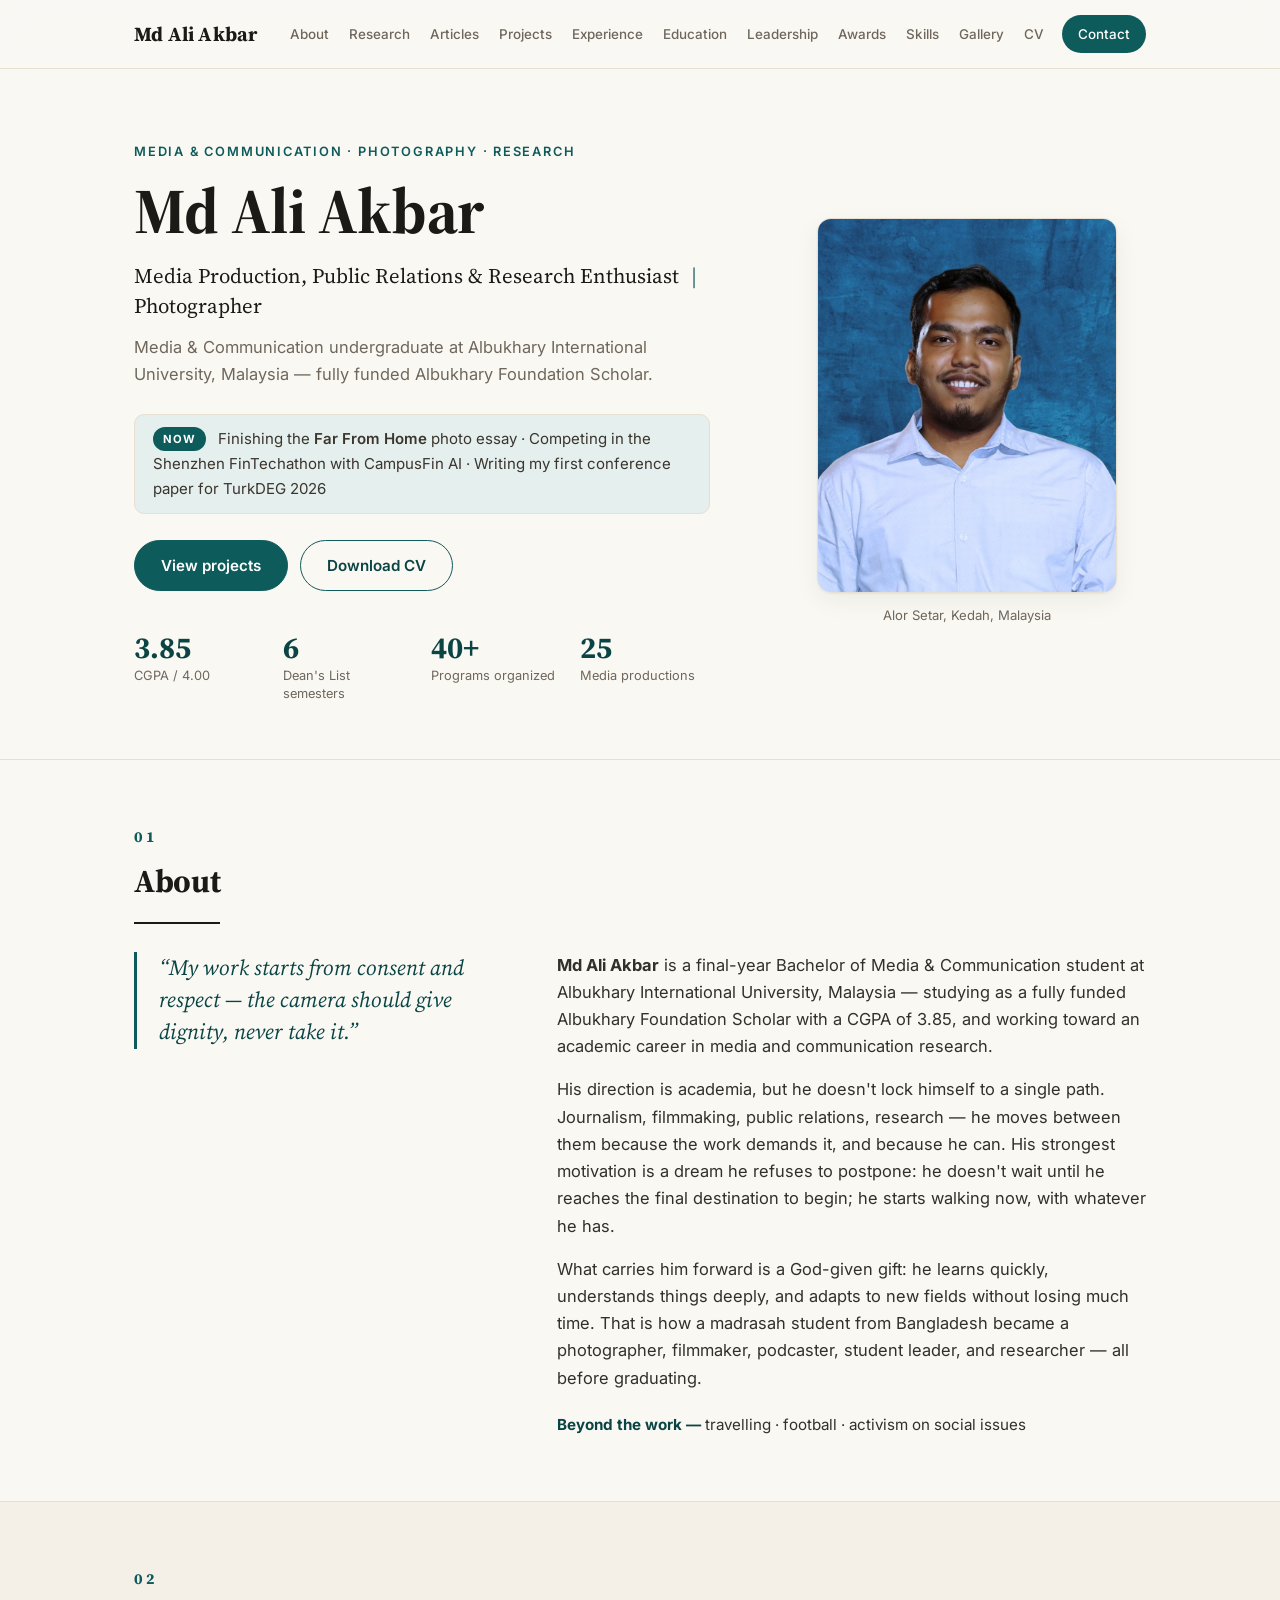
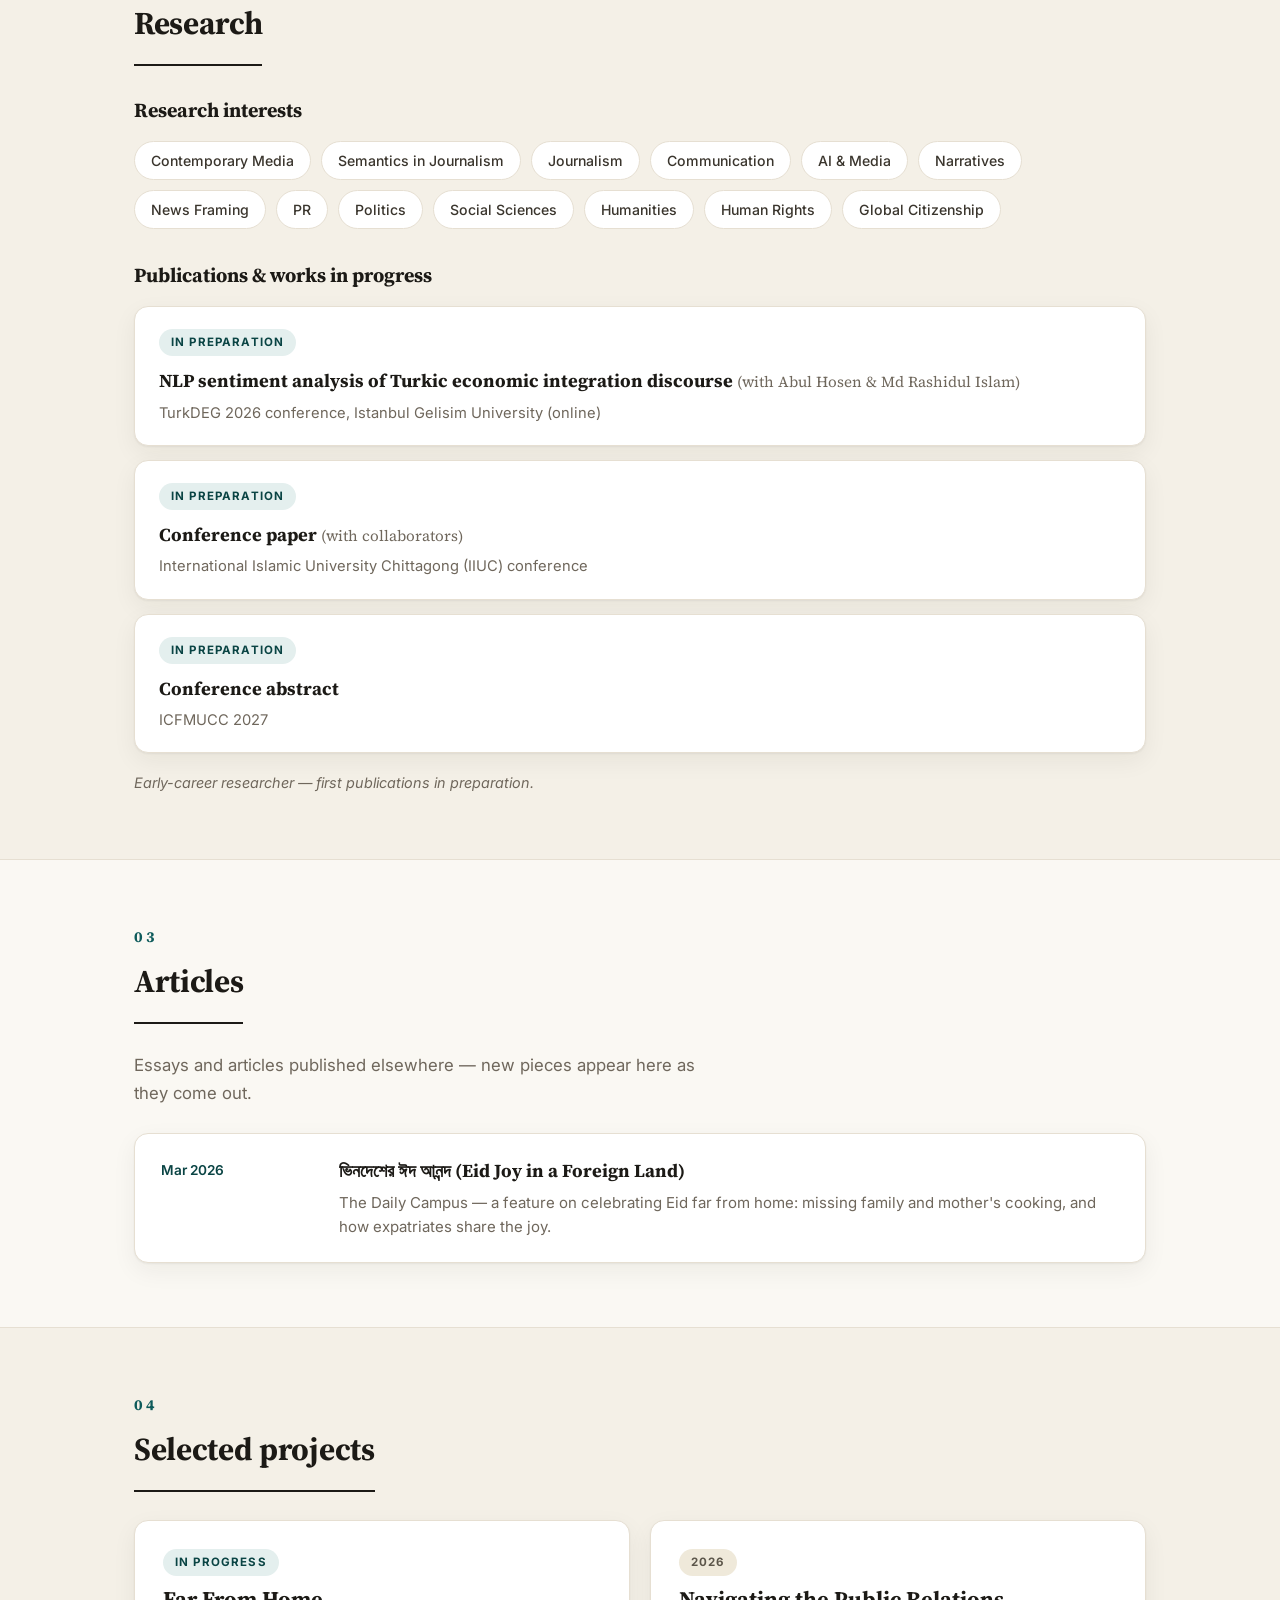
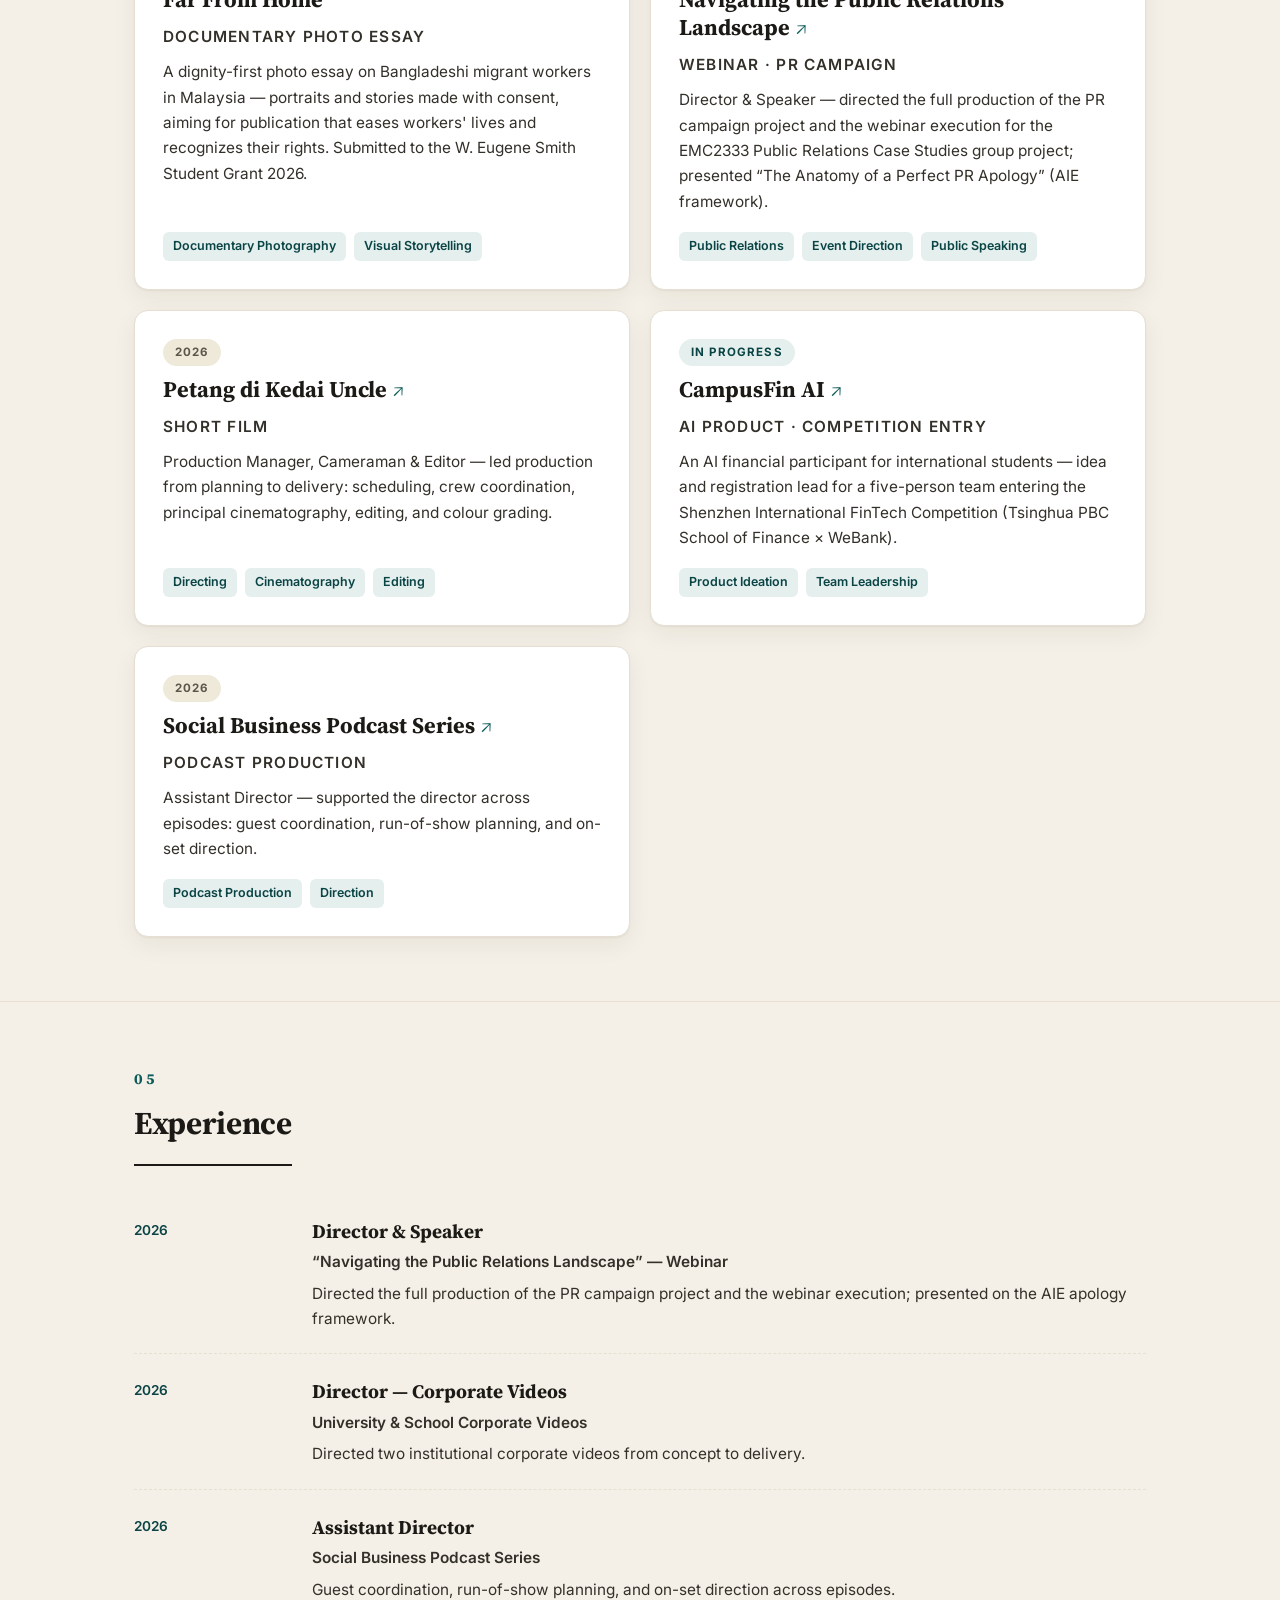
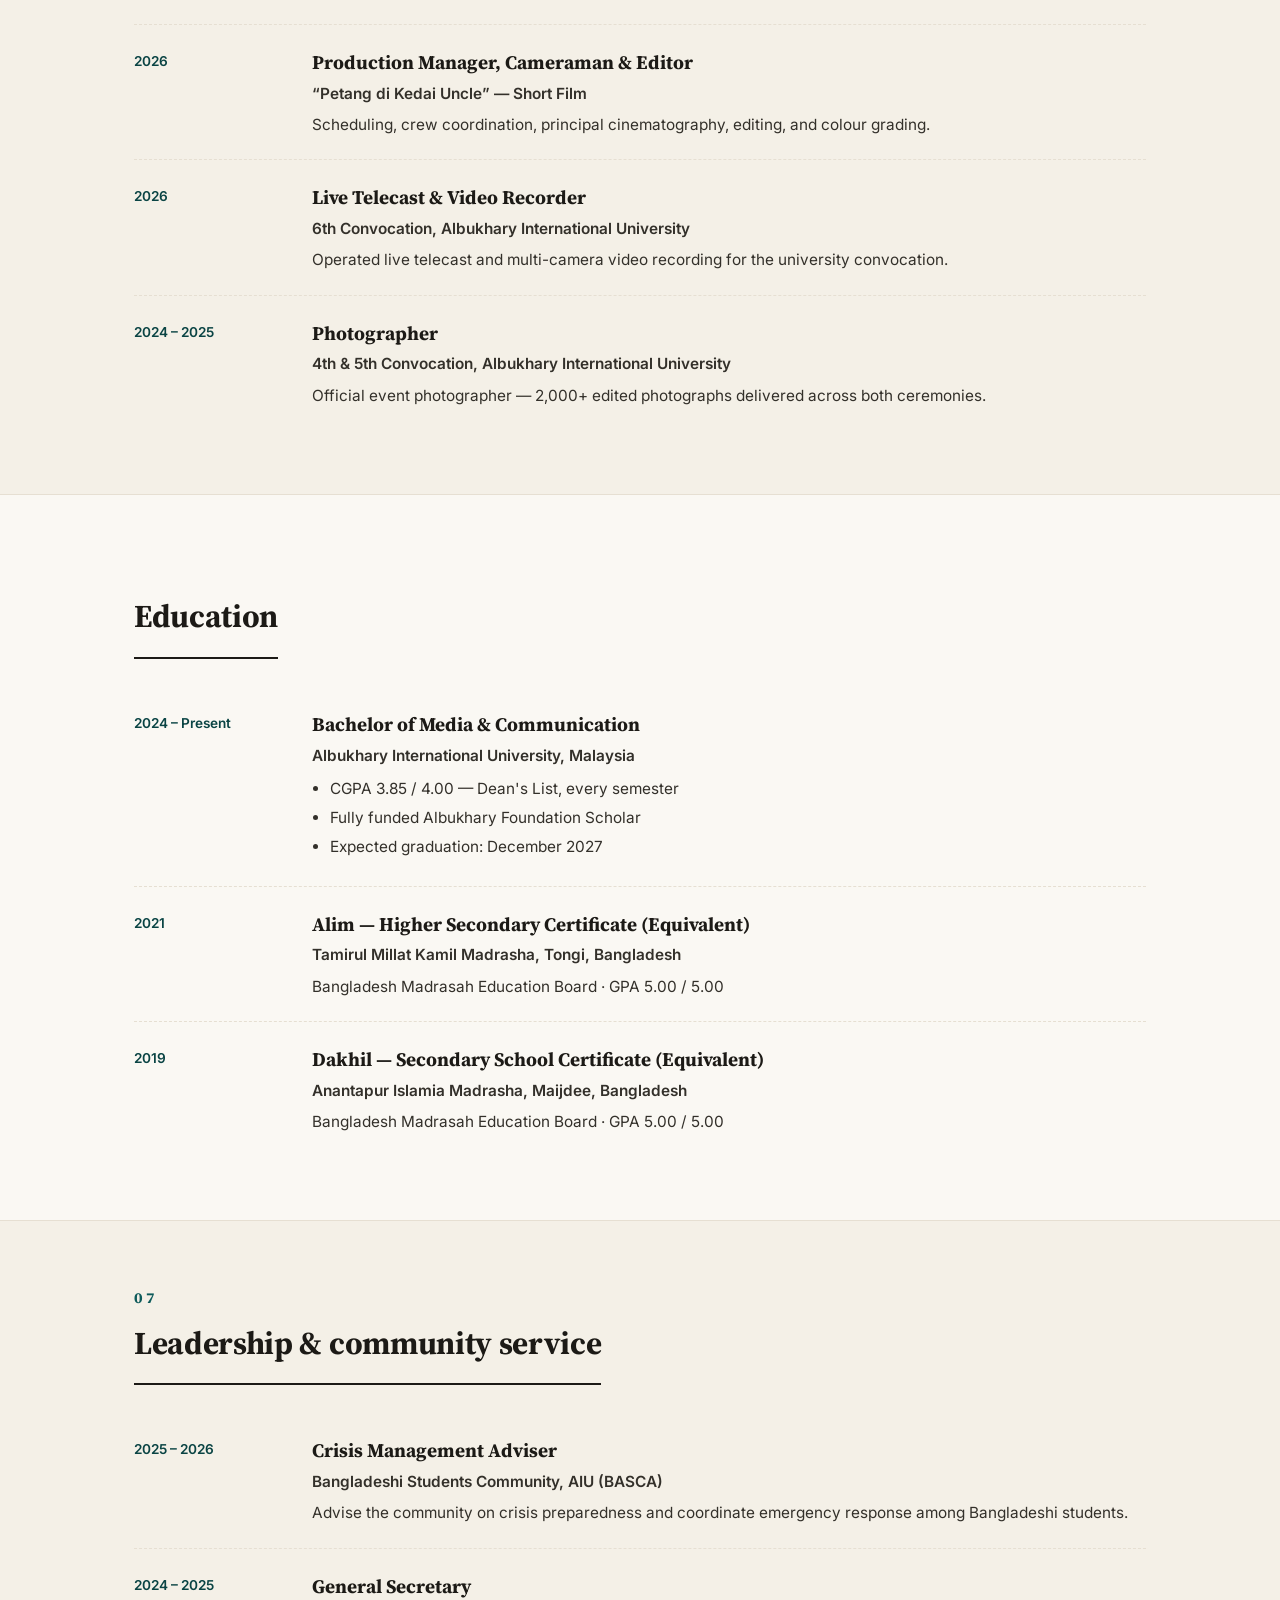
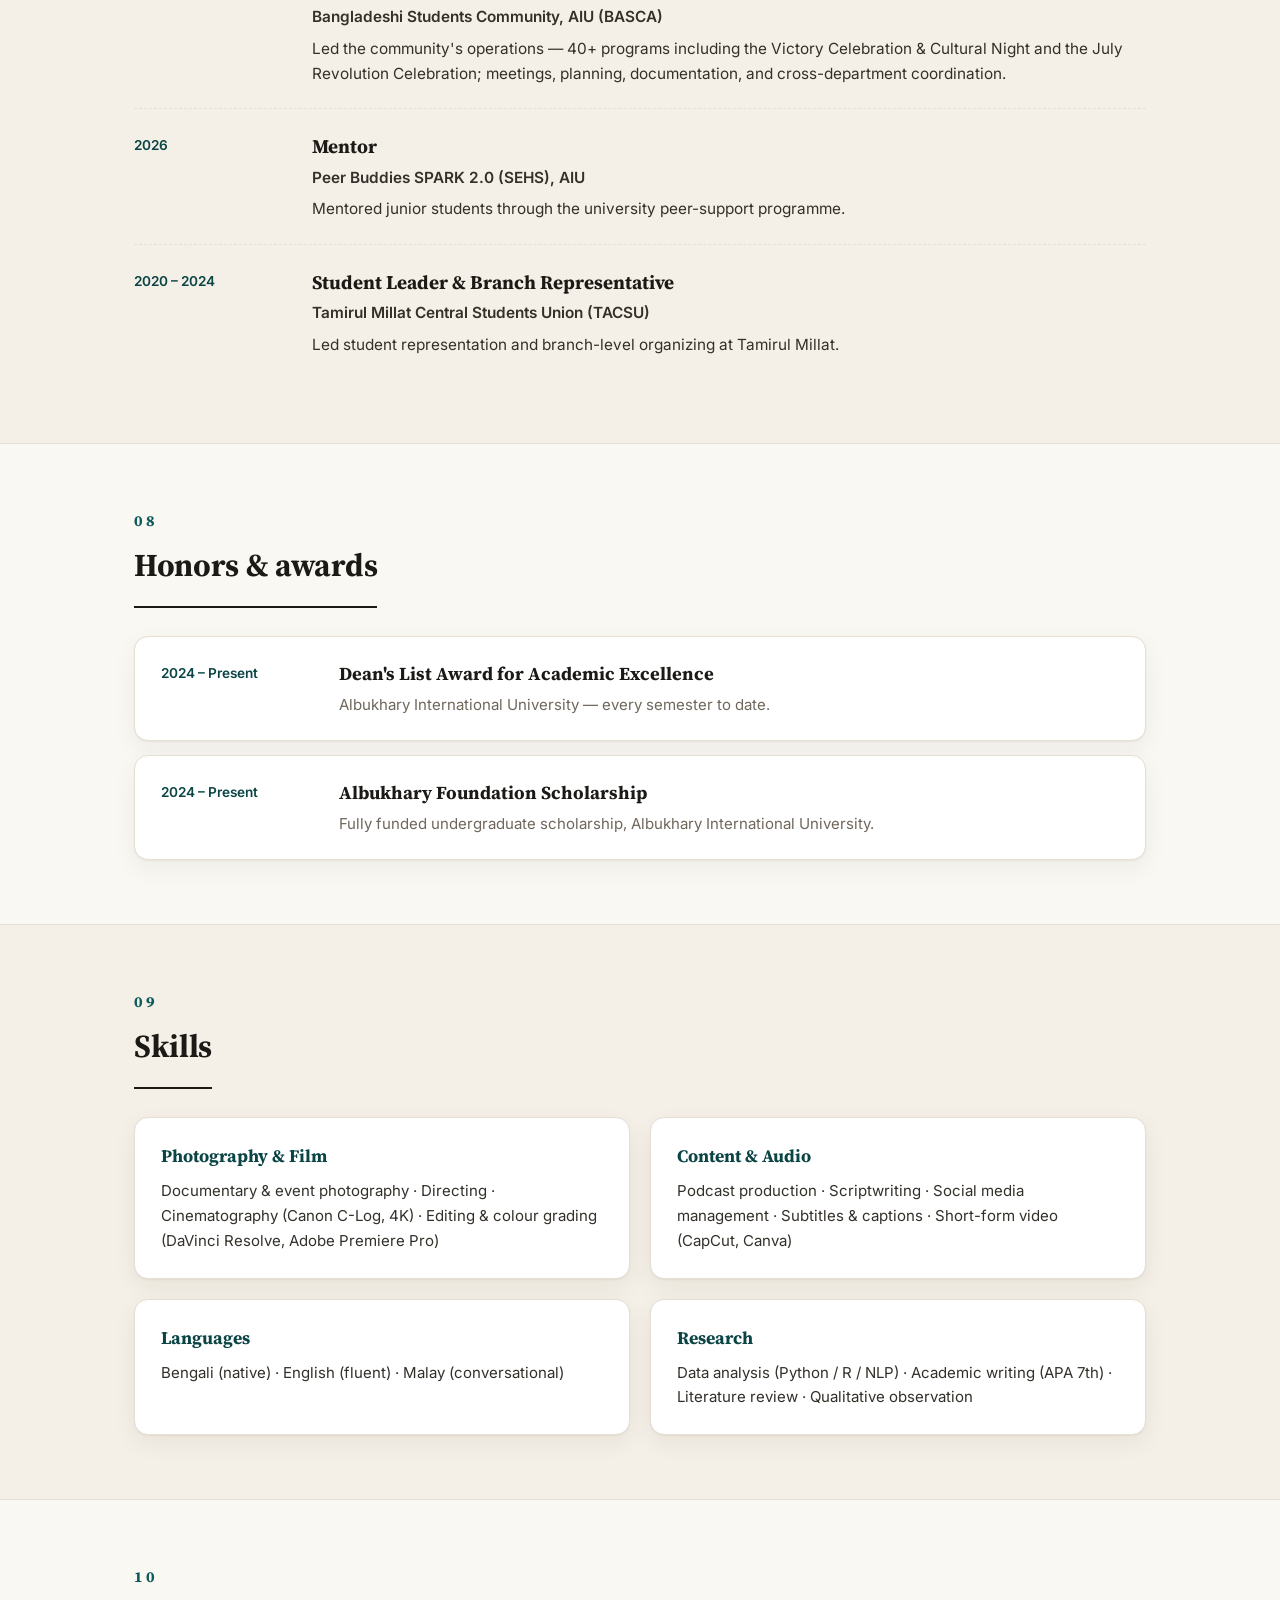
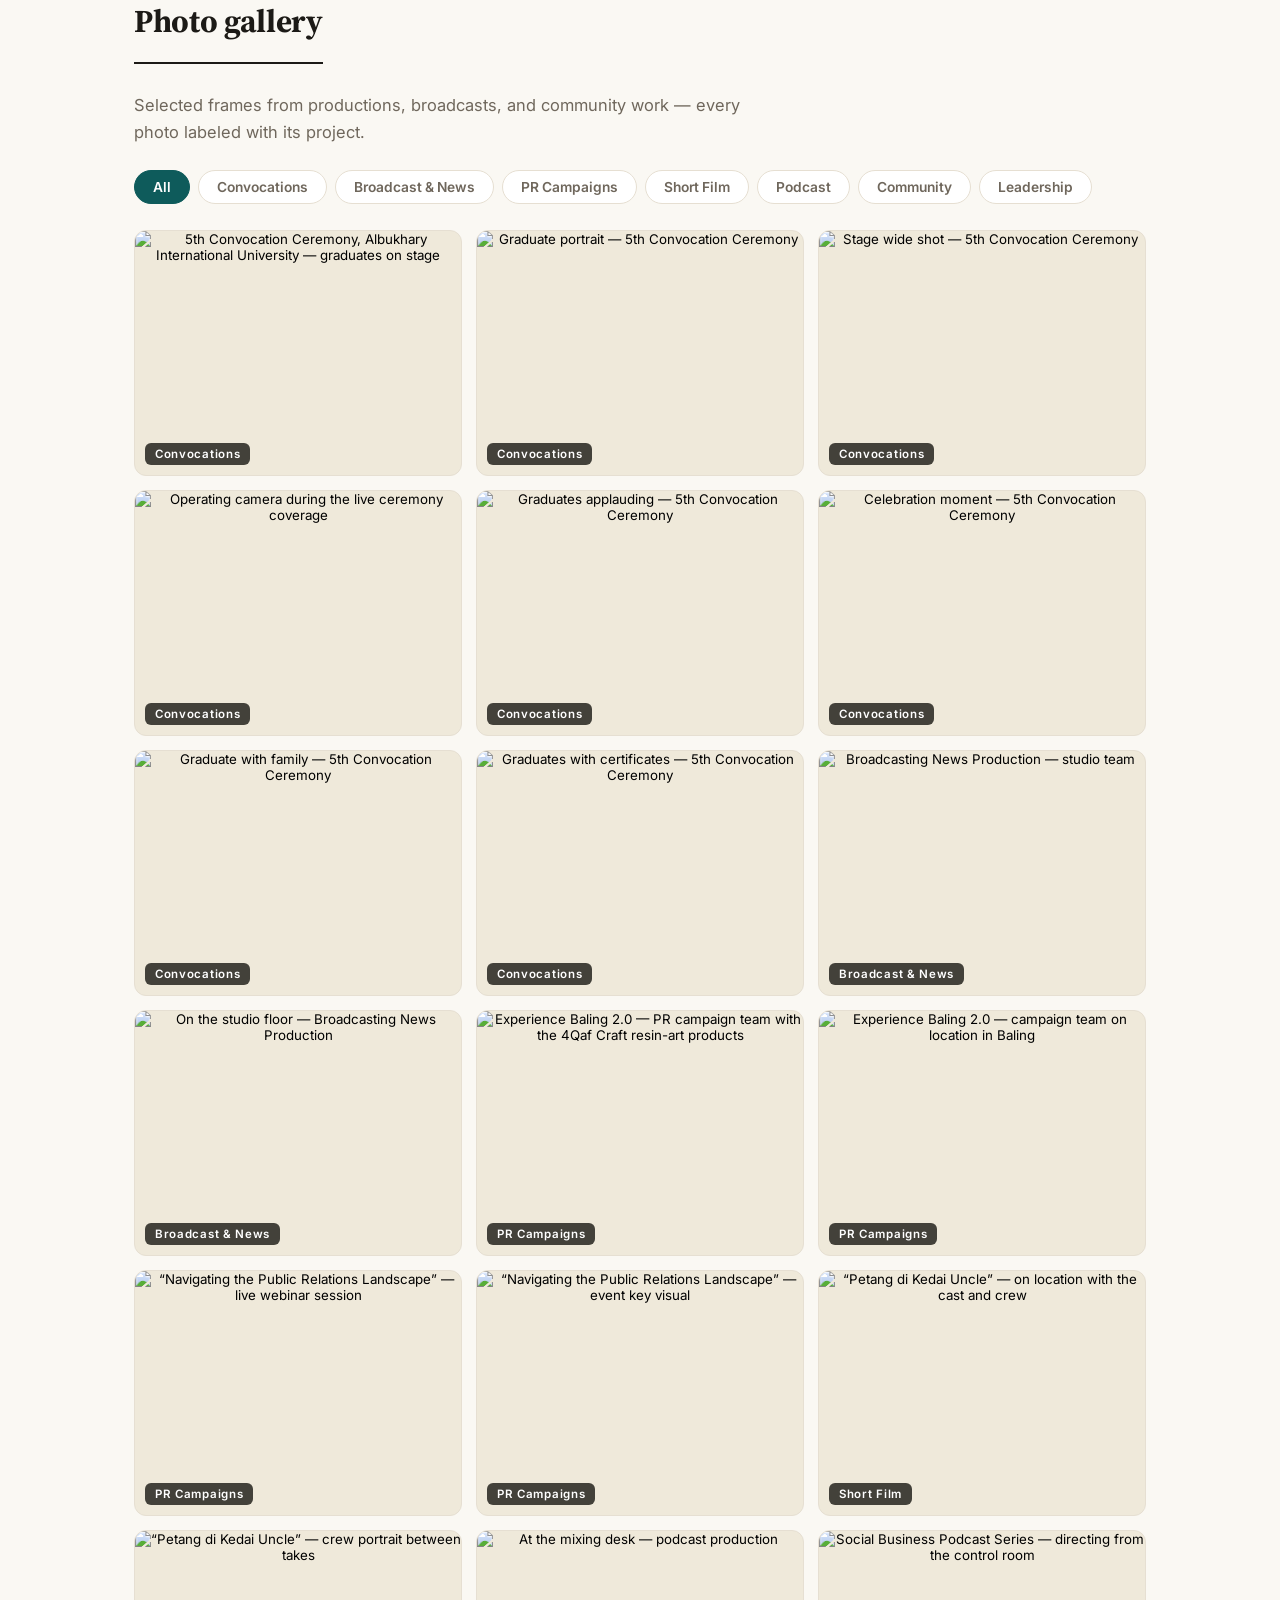
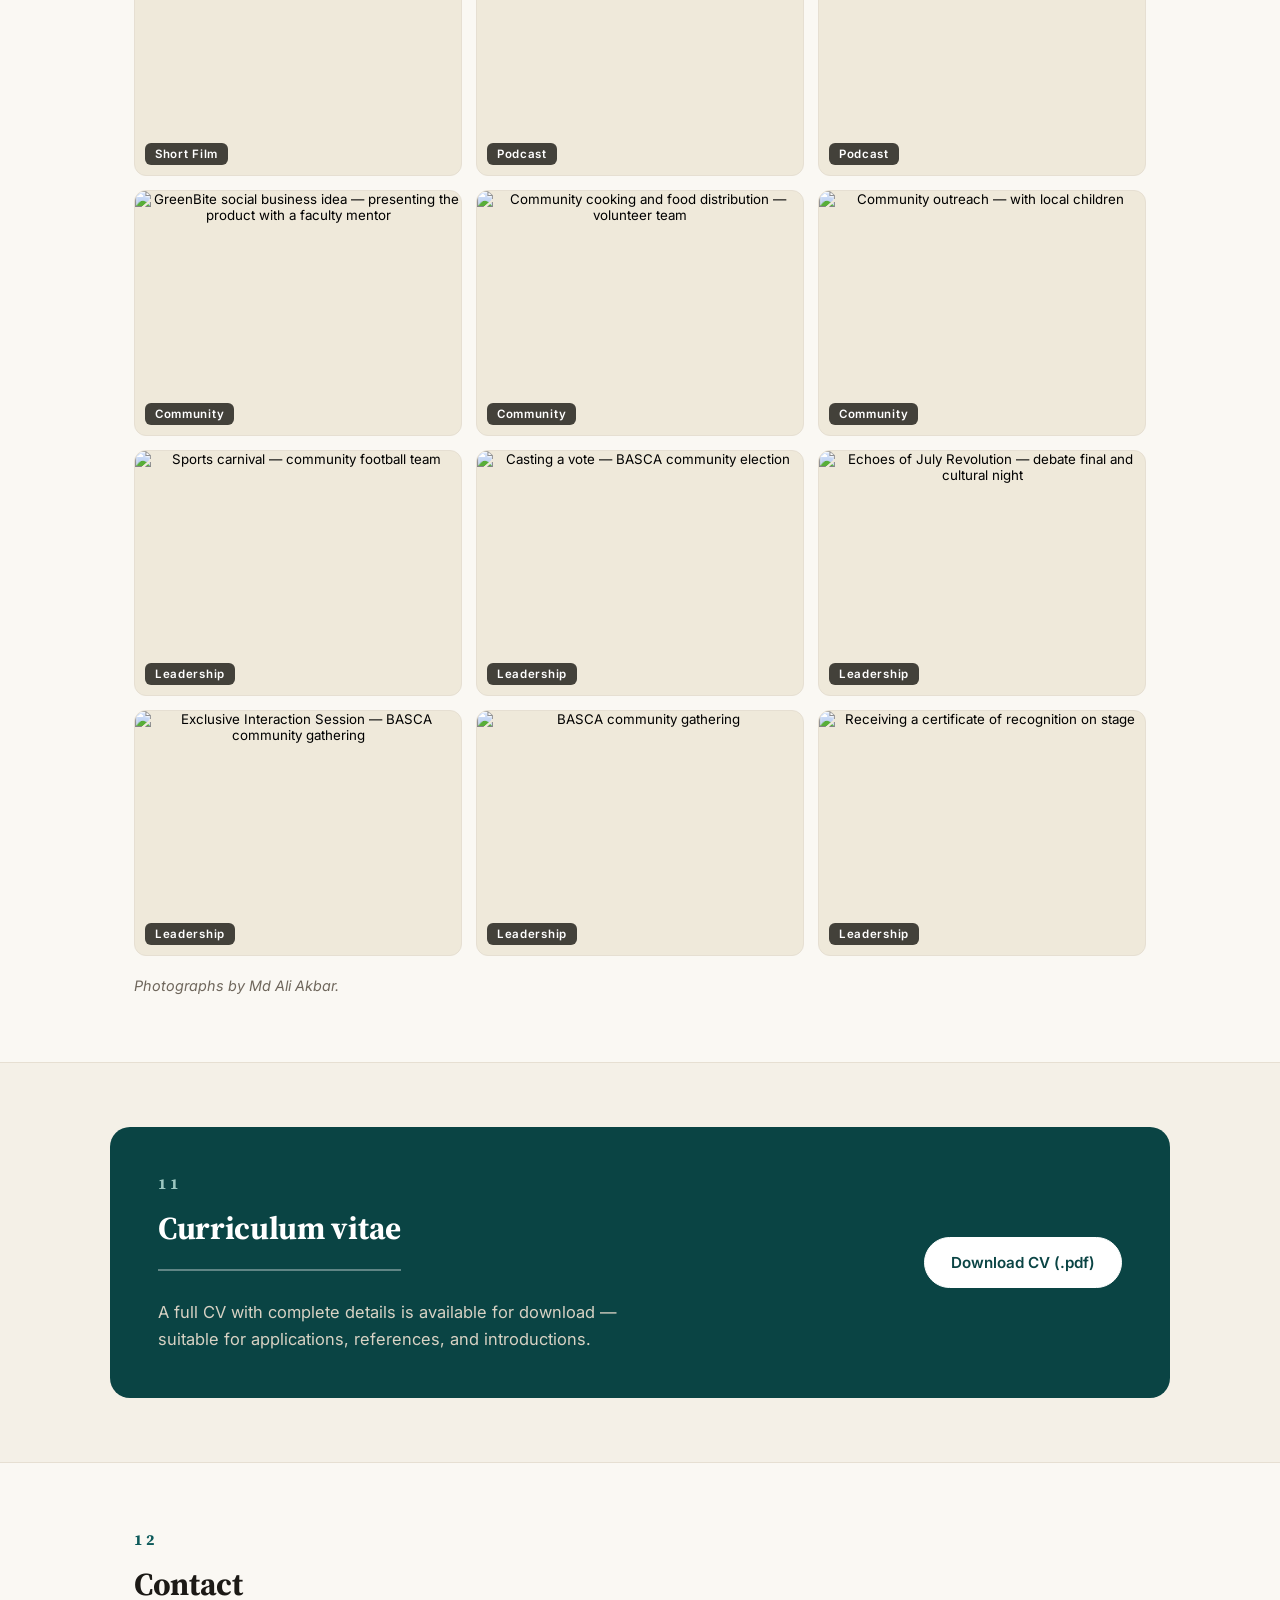
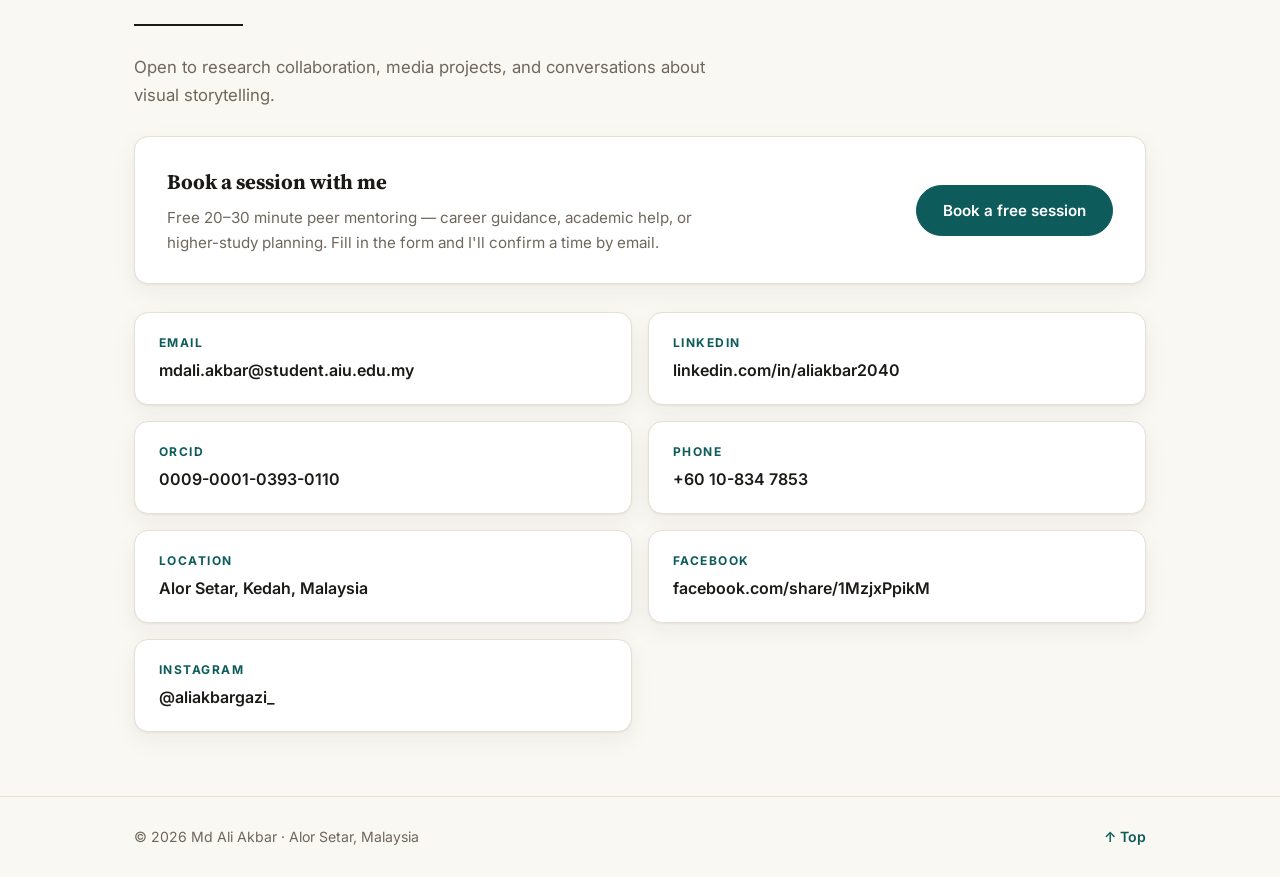
==== commit c6254485: "Add files via upload" ====
--- a/index.html
+++ b/index.html
@@ -3,8 +3,18 @@
 <head>
 <meta charset="UTF-8">
 <meta name="viewport" content="width=device-width, initial-scale=1.0">
-<title>Md Ali Akbar — Media, Photography &amp; Research</title>
-<meta name="description" content="Academic portfolio of Md Ali Akbar: Media & Communication undergraduate, documentary photographer and media producer at Albukhary International University, Malaysia.">
+<title>Md Ali Akbar — Academic Portfolio</title>
+<meta name="description" content="Academic portfolio of Md Ali Akbar: Media & Communication undergraduate, documentary photographer and media producer at Albukhary International University, Malaysia. CGPA 3.85.">
+<link rel="icon" type="image/svg+xml" href="assets/favicon.svg">
+<meta property="og:type" content="website">
+<meta property="og:title" content="Md Ali Akbar — Academic Portfolio">
+<meta property="og:description" content="Media & Communication undergraduate, documentary photographer and media producer — Albukhary International University, Malaysia.">
+<meta property="og:url" content="https://ali27pg.github.io/personal-website/">
+<meta property="og:image" content="https://ali27pg.github.io/personal-website/assets/portrait.jpg">
+<meta name="twitter:card" content="summary_large_image">
+<meta name="twitter:title" content="Md Ali Akbar — Academic Portfolio">
+<meta name="twitter:description" content="Media & Communication undergraduate, documentary photographer and media producer — Albukhary International University, Malaysia.">
+<meta name="twitter:image" content="https://ali27pg.github.io/personal-website/assets/portrait.jpg">
 <link rel="preconnect" href="https://fonts.googleapis.com">
 <link rel="preconnect" href="https://fonts.gstatic.com" crossorigin>
 <link href="https://fonts.googleapis.com/css2?family=Inter:wght@400;500;600;700&family=Source+Serif+4:opsz,wght@8..60,500;8..60,600;8..60,700&display=swap" rel="stylesheet">
@@ -18,12 +28,14 @@
     <nav class="nav" id="nav" aria-label="Sections">
       <a href="#about">About</a>
       <a href="#research">Research</a>
+      <a href="#articles">Articles</a>
       <a href="#projects">Projects</a>
       <a href="#experience">Experience</a>
       <a href="#education">Education</a>
       <a href="#leadership">Leadership</a>
       <a href="#awards">Awards</a>
       <a href="#skills">Skills</a>
+      <a href="#gallery">Gallery</a>
       <a href="#cv">CV</a>
       <a href="#contact" class="nav-cta">Contact</a>
     </nav>
@@ -41,17 +53,18 @@
       <div class="hero-text">
         <p class="kicker reveal">Media &amp; Communication · Photography · Research</p>
         <h1 class="reveal">Md Ali Akbar</h1>
-        <p class="tagline reveal">Documentary photographer and media producer telling dignity-first stories of migration and community.</p>
+        <p class="tagline reveal">Media Production, Public Relations &amp; Research Enthusiast <span class="tag-sep">|</span> Photographer</p>
         <p class="hero-sub reveal">Media &amp; Communication undergraduate at Albukhary International University, Malaysia — fully funded Albukhary Foundation Scholar.</p>
+        <p class="now-line reveal"><span class="now-tag">Now</span> Finishing the <em>Far From Home</em> photo essay · Competing in the Shenzhen FinTechathon with CampusFin AI · Writing my first conference paper for TurkDEG 2026</p>
         <div class="hero-cta reveal">
           <a class="btn" href="#projects">View projects</a>
           <a class="btn ghost" href="#cv">Download CV</a>
         </div>
         <div class="stats reveal">
-          <div class="stat"><span class="num" data-count="3.8" data-decimals="2">0</span><span class="lbl">CGPA / 4.00</span></div>
-          <div class="stat"><span class="num" data-count="2000" data-suffix="+">0</span><span class="lbl">Photographs delivered</span></div>
+          <div class="stat"><span class="num" data-count="3.85" data-decimals="2">0</span><span class="lbl">CGPA / 4.00</span></div>
+          <div class="stat"><span class="num" data-count="6">0</span><span class="lbl">Dean's List semesters</span></div>
           <div class="stat"><span class="num" data-count="40" data-suffix="+">0</span><span class="lbl">Programs organized</span></div>
-          <div class="stat"><span class="num" data-count="7">0</span><span class="lbl">Media productions</span></div>
+          <div class="stat"><span class="num" data-count="25">0</span><span class="lbl">Media productions</span></div>
         </div>
       </div>
       <div class="hero-photo reveal">
@@ -74,9 +87,10 @@
           “My work starts from consent and respect — the camera should give dignity, never take it.”
         </blockquote>
         <div class="about-text reveal">
-          <p><strong>Md Ali Akbar</strong> is a Media &amp; Communication undergraduate at Albukhary International University, Malaysia, where he studies as a fully funded Albukhary Foundation Scholar with a CGPA of 3.80.</p>
-          <p>He is a documentary photographer and media producer whose practice centers on <em>dignity-first visual storytelling</em> — most notably <strong>Far From Home</strong>, an in-progress photo essay on Bangladeshi migrant workers in Malaysia, built on consent and years of conversations across the country.</p>
-          <p>His academic interests span public relations, semiotics, journalistic writing, and news framing, and he is building a research profile aimed at fully funded postgraduate study. He has led student-community operations as General Secretary of the Bangladeshi Students Community at AIU — organizing 40+ programs — and now serves as its Crisis Management Adviser.</p>
+          <p><strong>Md Ali Akbar</strong> is a final-year Bachelor of Media &amp; Communication student at Albukhary International University, Malaysia — studying as a fully funded Albukhary Foundation Scholar with a CGPA of 3.85, and working toward an academic career in media and communication research.</p>
+          <p>His direction is academia, but he doesn't lock himself to a single path. Journalism, filmmaking, public relations, research — he moves between them because the work demands it, and because he can. His strongest motivation is a dream he refuses to postpone: he doesn't wait until he reaches the final destination to begin; he starts walking now, with whatever he has.</p>
+          <p>What carries him forward is a God-given gift: he learns quickly, understands things deeply, and adapts to new fields without losing much time. That is how a madrasah student from Bangladesh became a photographer, filmmaker, podcaster, student leader, and researcher — all before graduating.</p>
+          <p class="hobbies"><span class="h-label">Beyond the work —</span> travelling · football · activism on social issues</p>
         </div>
       </div>
     </div>
@@ -89,14 +103,21 @@
       <h2 class="reveal">Research</h2>
       <h3 class="sub-h reveal">Research interests</h3>
       <div class="chips reveal">
-        <span>Public Relations</span><span>Semiotics</span><span>Journalistic Writing</span>
-        <span>News Framing</span><span>Documentary Photography</span><span>Visual Storytelling</span>
-        <span>Migration &amp; Media</span>
+        <span>Contemporary Media</span><span>Semantics in Journalism</span><span>Journalism</span>
+        <span>Communication</span><span>AI &amp; Media</span><span>Narratives</span>
+        <span>News Framing</span><span>PR</span><span>Politics</span>
+        <span>Social Sciences</span><span>Humanities</span><span>Human Rights</span>
+        <span>Global Citizenship</span>
       </div>
       <h3 class="sub-h reveal">Publications &amp; works in progress</h3>
       <div class="pub-list">
         <article class="pub reveal">
           <span class="pub-status">In preparation</span>
+          <h4>NLP sentiment analysis of Turkic economic integration discourse <span class="pub-co">(with Abul Hosen &amp; Md Rashidul Islam)</span></h4>
+          <p class="pub-venue">TurkDEG 2026 conference, Istanbul Gelisim University (online)</p>
+        </article>
+        <article class="pub reveal">
+          <span class="pub-status">In preparation</span>
           <h4>Conference paper <span class="pub-co">(with collaborators)</span></h4>
           <p class="pub-venue">International Islamic University Chittagong (IIUC) conference</p>
         </article>
@@ -110,10 +131,31 @@
     </div>
   </section>
 
-  <!-- 03 PROJECTS -->
-  <section class="section" id="projects">
+  <!-- 03 ARTICLES -->
+  <section class="section" id="articles">
     <div class="wrap">
       <p class="sec-no reveal">03</p>
+      <h2 class="reveal">Articles</h2>
+      <p class="contact-lead reveal">Essays and articles published elsewhere — new pieces appear here as they come out.</p>
+      <div class="article-list" id="articleList">
+        <article class="article reveal">
+          <span class="a-date">Mar 2026</span>
+          <div><h3><a href="https://thedailycampus.com/mukto-column/246793" target="_blank" rel="noopener">ভিনদেশের ঈদ আনন্দ (Eid Joy in a Foreign Land)</a></h3><p>The Daily Campus — a feature on celebrating Eid far from home: missing family and mother&apos;s cooking, and how expatriates share the joy.</p></div>
+        </article>
+        <!-- TEMPLATE — copy this block to add a published article:
+        <article class="article reveal">
+          <span class="a-date">Month 2026</span>
+          <div><h3><a href="ARTICLE-URL" target="_blank" rel="noopener">Article title</a></h3><p>Outlet name — one-line summary.</p></div>
+        </article>
+        -->
+      </div>
+    </div>
+  </section>
+
+  <!-- 04 PROJECTS -->
+  <section class="section alt" id="projects">
+    <div class="wrap">
+      <p class="sec-no reveal">04</p>
       <h2 class="reveal">Selected projects</h2>
       <div class="cards">
         <article class="card reveal">
@@ -125,21 +167,28 @@
         </article>
         <article class="card reveal">
           <span class="card-status done">2026</span>
-          <h3>Petang di Kedai Uncle</h3>
+          <h3><a href="https://drive.google.com/file/d/1q2ozMqEsMmPSWCmL4oG7uExN1naWYfsX/view?usp=sharing" target="_blank" rel="noopener">Navigating the Public Relations Landscape <span class="ext">↗</span></a></h3>
+          <p class="card-kind">Webinar · PR campaign</p>
+          <p>Director &amp; Speaker — directed the full production of the PR campaign project and the webinar execution for the EMC2333 Public Relations Case Studies group project; presented “The Anatomy of a Perfect PR Apology” (AIE framework).</p>
+          <div class="tags"><span>Public Relations</span><span>Event Direction</span><span>Public Speaking</span></div>
+        </article>
+        <article class="card reveal">
+          <span class="card-status done">2026</span>
+          <h3><a href="https://drive.google.com/file/d/1HL2hQ4T-wXyLWC7kjjhtQHf23AStAg3X/view?usp=sharing" target="_blank" rel="noopener">Petang di Kedai Uncle <span class="ext">↗</span></a></h3>
           <p class="card-kind">Short film</p>
           <p>Production Manager, Cameraman &amp; Editor — led production from planning to delivery: scheduling, crew coordination, principal cinematography, editing, and colour grading.</p>
           <div class="tags"><span>Directing</span><span>Cinematography</span><span>Editing</span></div>
         </article>
         <article class="card reveal">
           <span class="card-status">In progress</span>
-          <h3>CampusFin AI</h3>
+          <h3><a href="https://ird.oou.cmu.ac.th/2026-shenzhen-international-fintech-competition/" target="_blank" rel="noopener">CampusFin AI <span class="ext">↗</span></a></h3>
           <p class="card-kind">AI product · Competition entry</p>
           <p>An AI financial participant for international students — idea and registration lead for a five-person team entering the Shenzhen International FinTech Competition (Tsinghua PBC School of Finance × WeBank).</p>
           <div class="tags"><span>Product Ideation</span><span>Team Leadership</span></div>
         </article>
         <article class="card reveal">
           <span class="card-status done">2026</span>
-          <h3>Social Business Podcast Series</h3>
+          <h3><a href="https://drive.google.com/drive/folders/1LdqxzRWXk93C6RP6CFe_EOjfKm6B7Xj6?usp=sharing" target="_blank" rel="noopener">Social Business Podcast Series <span class="ext">↗</span></a></h3>
           <p class="card-kind">Podcast production</p>
           <p>Assistant Director — supported the director across episodes: guest coordination, run-of-show planning, and on-set direction.</p>
           <div class="tags"><span>Podcast Production</span><span>Direction</span></div>
@@ -148,12 +197,20 @@
     </div>
   </section>
 
-  <!-- 04 EXPERIENCE -->
+  <!-- 05 EXPERIENCE -->
   <section class="section alt" id="experience">
     <div class="wrap">
-      <p class="sec-no reveal">04</p>
+      <p class="sec-no reveal">05</p>
       <h2 class="reveal">Experience</h2>
       <div class="timeline">
+        <div class="t-item reveal">
+          <span class="t-date">2026</span>
+          <div class="t-body">
+            <h3>Director &amp; Speaker</h3>
+            <p class="t-org">“Navigating the Public Relations Landscape” — Webinar</p>
+            <p>Directed the full production of the PR campaign project and the webinar execution; presented on the AIE apology framework.</p>
+          </div>
+        </div>
         <div class="t-item reveal">
           <span class="t-date">2026</span>
           <div class="t-body">
@@ -198,10 +255,10 @@
     </div>
   </section>
 
-  <!-- 05 EDUCATION -->
+  <!-- 06 EDUCATION -->
   <section class="section" id="education">
     <div class="wrap">
-      <p class="sec-no reveal">05</p>
+      <p class="sec-no reveal">06</p>
       <h2 class="reveal">Education</h2>
       <div class="timeline">
         <div class="t-item reveal">
@@ -210,7 +267,7 @@
             <h3>Bachelor of Media &amp; Communication</h3>
             <p class="t-org">Albukhary International University, Malaysia</p>
             <ul class="t-list">
-              <li>CGPA 3.80 / 4.00 — Dean's List, every semester</li>
+              <li>CGPA 3.85 / 4.00 — Dean's List, every semester</li>
               <li>Fully funded Albukhary Foundation Scholar</li>
               <li>Expected graduation: December 2027</li>
             </ul>
@@ -219,27 +276,27 @@
         <div class="t-item reveal">
           <span class="t-date">2021</span>
           <div class="t-body">
-            <h3>Alim (HSC Equivalent)</h3>
+            <h3>Alim — Higher Secondary Certificate (Equivalent)</h3>
             <p class="t-org">Tamirul Millat Kamil Madrasha, Tongi, Bangladesh</p>
-            <p>Bangladesh Madrasah Education Board.</p>
+            <p>Bangladesh Madrasah Education Board · GPA 5.00 / 5.00</p>
           </div>
         </div>
         <div class="t-item reveal">
           <span class="t-date">2019</span>
           <div class="t-body">
-            <h3>Dakhil (SSC Equivalent)</h3>
+            <h3>Dakhil — Secondary School Certificate (Equivalent)</h3>
             <p class="t-org">Anantapur Islamia Madrasha, Maijdee, Bangladesh</p>
-            <p>Bangladesh Madrasah Education Board.</p>
-          </div>
-        </div>
-      </div>
-    </div>
-  </section>
-
-  <!-- 06 LEADERSHIP -->
+            <p>Bangladesh Madrasah Education Board · GPA 5.00 / 5.00</p>
+          </div>
+        </div>
+      </div>
+    </div>
+  </section>
+
+  <!-- 07 LEADERSHIP -->
   <section class="section alt" id="leadership">
     <div class="wrap">
-      <p class="sec-no reveal">06</p>
+      <p class="sec-no reveal">07</p>
       <h2 class="reveal">Leadership &amp; community service</h2>
       <div class="timeline">
         <div class="t-item reveal">
@@ -266,14 +323,22 @@
             <p>Mentored junior students through the university peer-support programme.</p>
           </div>
         </div>
-      </div>
-    </div>
-  </section>
-
-  <!-- 07 AWARDS -->
+        <div class="t-item reveal">
+          <span class="t-date">2020 – 2024</span>
+          <div class="t-body">
+            <h3>Student Leader &amp; Branch Representative</h3>
+            <p class="t-org">Tamirul Millat Central Students Union (TACSU)</p>
+            <p>Led student representation and branch-level organizing at Tamirul Millat.</p>
+          </div>
+        </div>
+      </div>
+    </div>
+  </section>
+
+  <!-- 08 AWARDS -->
   <section class="section" id="awards">
     <div class="wrap">
-      <p class="sec-no reveal">07</p>
+      <p class="sec-no reveal">08</p>
       <h2 class="reveal">Honors &amp; awards</h2>
       <div class="award-list">
         <div class="award reveal">
@@ -288,37 +353,101 @@
     </div>
   </section>
 
-  <!-- 08 SKILLS -->
+  <!-- TESTIMONIALS (hidden until the first quote arrives:
+       remove the 'hidden' attribute and paste quotes into the template below) -->
+  <section class="section alt" id="testimonials" hidden>
+    <div class="wrap">
+      <p class="sec-no">–</p>
+      <h2>Testimonials</h2>
+      <div class="cards" id="testimonialList">
+        <!-- TEMPLATE — copy this block per quote:
+        <article class="card">
+          <p class="t-quote">“Quote text here.”</p>
+          <p class="t-who"><strong>Name</strong> — Role, Organisation</p>
+        </article>
+        -->
+      </div>
+    </div>
+  </section>
+
+  <!-- 09 SKILLS -->
   <section class="section alt" id="skills">
     <div class="wrap">
-      <p class="sec-no reveal">08</p>
+      <p class="sec-no reveal">09</p>
       <h2 class="reveal">Skills</h2>
       <div class="skill-grid">
         <div class="skill reveal">
           <h3>Photography &amp; Film</h3>
-          <p>Documentary &amp; event photography · Directing · Cinematography (Canon C-Log, 4K) · Editing &amp; colour grading (DaVinci Resolve)</p>
+          <p>Documentary &amp; event photography · Directing · Cinematography (Canon C-Log, 4K) · Editing &amp; colour grading (DaVinci Resolve, Adobe Premiere Pro)</p>
         </div>
         <div class="skill reveal">
           <h3>Content &amp; Audio</h3>
-          <p>Podcast production · Scriptwriting · Subtitles &amp; captions · Short-form video (CapCut, Canva)</p>
+          <p>Podcast production · Scriptwriting · Social media management · Subtitles &amp; captions · Short-form video (CapCut, Canva)</p>
         </div>
         <div class="skill reveal">
           <h3>Languages</h3>
-          <p>Bengali (native) · English (fluent) · Malay (conversational) · Translation EN ↔ BN / AR / MS / FR / UR / TR / TH</p>
+          <p>Bengali (native) · English (fluent) · Malay (conversational)</p>
         </div>
         <div class="skill reveal">
           <h3>Research</h3>
-          <p>Google Scholar · Academic writing (APA 7th) · Literature review · Qualitative observation</p>
-        </div>
-      </div>
-    </div>
-  </section>
-
-  <!-- 09 CV -->
-  <section class="section" id="cv">
+          <p>Data analysis (Python / R / NLP) · Academic writing (APA 7th) · Literature review · Qualitative observation</p>
+        </div>
+      </div>
+    </div>
+  </section>
+
+  <!-- CERTIFICATIONS (hidden until Ali finalizes which to include:
+       remove the 'hidden' attribute and paste entries into the template below) -->
+  <section class="section" id="certifications" hidden>
+    <div class="wrap">
+      <p class="sec-no">–</p>
+      <h2>Certifications</h2>
+      <div class="award-list" id="certList">
+        <!-- TEMPLATE — copy this block per certificate:
+        <div class="award">
+          <span class="a-date">2026</span>
+          <div><h3>Certificate name</h3><p>Issuing organisation.</p></div>
+        </div>
+        -->
+      </div>
+    </div>
+  </section>
+
+  <!-- 10 GALLERY -->
+  <section class="section" id="gallery">
+    <div class="wrap">
+      <p class="sec-no reveal">10</p>
+      <h2 class="reveal">Photo gallery</h2>
+      <p class="gallery-lead reveal">Selected frames from productions, broadcasts, and community work — every photo labeled with its project.</p>
+      <div class="filters reveal" id="galleryFilters" role="group" aria-label="Filter photos by project">
+        <button class="filter active" data-filter="all" type="button">All</button>
+        <button class="filter" data-filter="convocations" type="button">Convocations</button>
+        <button class="filter" data-filter="broadcast" type="button">Broadcast &amp; News</button>
+        <button class="filter" data-filter="pr" type="button">PR Campaigns</button>
+        <button class="filter" data-filter="film" type="button">Short Film</button>
+        <button class="filter" data-filter="podcast" type="button">Podcast</button>
+        <button class="filter" data-filter="community" type="button">Community</button>
+        <button class="filter" data-filter="leadership" type="button">Leadership</button>
+      </div>
+      <div class="gallery-grid" id="galleryGrid" aria-live="polite"></div>
+      <p class="note reveal">Photographs by Md Ali Akbar.</p>
+    </div>
+  </section>
+  <div class="lightbox" id="lightbox" aria-hidden="true" role="dialog" aria-label="Photo viewer">
+    <button class="lb-close" id="lbClose" type="button" aria-label="Close">×</button>
+    <button class="lb-prev" id="lbPrev" type="button" aria-label="Previous photo">‹</button>
+    <figure class="lb-fig">
+      <img id="lbImg" src="" alt="">
+      <figcaption id="lbCap"></figcaption>
+    </figure>
+    <button class="lb-next" id="lbNext" type="button" aria-label="Next photo">›</button>
+  </div>
+
+  <!-- 11 CV -->
+  <section class="section alt" id="cv">
     <div class="wrap cv-block reveal">
       <div>
-        <p class="sec-no">09</p>
+        <p class="sec-no">11</p>
         <h2>Curriculum vitae</h2>
         <p class="cv-text">A full CV with complete details is available for download — suitable for applications, references, and introductions.</p>
       </div>
@@ -326,12 +455,19 @@
     </div>
   </section>
 
-  <!-- 10 CONTACT -->
-  <section class="section alt" id="contact">
-    <div class="wrap">
-      <p class="sec-no reveal">10</p>
+  <!-- 12 CONTACT -->
+  <section class="section" id="contact">
+    <div class="wrap">
+      <p class="sec-no reveal">12</p>
       <h2 class="reveal">Contact</h2>
       <p class="contact-lead reveal">Open to research collaboration, media projects, and conversations about visual storytelling.</p>
+      <div class="booking reveal" id="booking">
+        <div>
+          <h3>Book a session with me</h3>
+          <p>Free 20–30 minute peer mentoring — career guidance, academic help, or higher-study planning. Fill in the form and I&apos;ll confirm a time by email.</p>
+        </div>
+        <a class="btn" href="https://docs.google.com/forms/d/e/1FAIpQLSc52FebiFslIwpDgLHqvyYxsg5yHTUPnpO3wFsimgVtzriD7g/viewform" target="_blank" rel="noopener">Book a free session</a>
+      </div>
       <div class="contact-grid">
         <a class="contact-card reveal" href="mailto:mdali.akbar@student.aiu.edu.my">
           <span class="c-label">Email</span>
@@ -341,6 +477,10 @@
           <span class="c-label">LinkedIn</span>
           <span class="c-value">linkedin.com/in/aliakbar2040</span>
         </a>
+        <a class="contact-card reveal" href="https://orcid.org/0009-0001-0393-0110" target="_blank" rel="noopener">
+          <span class="c-label">ORCID</span>
+          <span class="c-value">0009-0001-0393-0110</span>
+        </a>
         <a class="contact-card reveal" href="tel:+60108347853">
           <span class="c-label">Phone</span>
           <span class="c-value">+60 10-834 7853</span>
--- a/styles.css
+++ b/styles.css
@@ -267,3 +267,125 @@
   .section{padding:48px 0}
   .hero{padding:52px 0 44px}
 }
+
+/* ---------- v2 additions: Oct 18, 2026 ---------- */
+
+/* tighter nav for 12 links */
+.nav a{padding:8px 8px;font-size:.84rem}
+
+/* now line */
+.now-line{
+  background:var(--accent-soft);border:1px solid var(--line);border-radius:10px;
+  padding:12px 18px;margin-bottom:26px;font-size:.94rem;color:#3A352D;max-width:36rem;
+}
+.now-tag{
+  display:inline-block;background:var(--accent);color:#fff;font-size:.7rem;font-weight:700;
+  letter-spacing:.1em;text-transform:uppercase;border-radius:999px;padding:3px 10px;margin-right:8px;
+  vertical-align:1px;
+}
+.now-line em{font-style:normal;font-weight:600}
+
+/* hobbies strip */
+.hobbies{margin-top:20px;font-size:.95rem;color:var(--muted)}
+.h-label{font-weight:700;color:var(--accent-ink)}
+
+/* gallery */
+.gallery-lead{color:var(--muted);margin-bottom:24px;max-width:38rem}
+.filters{display:flex;flex-wrap:wrap;gap:8px;margin-bottom:26px}
+.filter{
+  background:var(--card);border:1px solid var(--line);border-radius:999px;
+  padding:8px 18px;font-size:.86rem;font-weight:600;color:var(--muted);cursor:pointer;
+  font-family:var(--sans);transition:all .15s;
+}
+.filter:hover{border-color:var(--accent);color:var(--accent-ink)}
+.filter.active{background:var(--accent);border-color:var(--accent);color:#fff}
+.gallery-grid{display:grid;grid-template-columns:repeat(3,1fr);gap:14px}
+.g-item{
+  position:relative;border-radius:12px;overflow:hidden;aspect-ratio:4/3;cursor:zoom-in;
+  background:#EFE9DA;border:1px solid var(--line);padding:0;font-family:var(--sans);
+}
+.g-item img{width:100%;height:100%;object-fit:cover;transition:transform .35s ease}
+.g-item:hover img{transform:scale(1.05)}
+.g-tag{
+  position:absolute;left:10px;bottom:10px;background:rgba(20,18,14,.78);color:#fff;
+  font-size:.72rem;font-weight:600;letter-spacing:.06em;border-radius:6px;padding:4px 10px;
+}
+.g-item.hide{display:none}
+
+/* lightbox */
+.lightbox{
+  position:fixed;inset:0;z-index:100;background:rgba(20,18,14,.93);
+  display:none;align-items:center;justify-content:center;gap:12px;padding:24px;
+}
+.lightbox.open{display:flex}
+.lb-fig{max-width:min(920px,88vw);text-align:center}
+.lb-fig img{max-width:100%;max-height:78vh;border-radius:10px;box-shadow:0 20px 60px rgba(0,0,0,.5)}
+.lb-fig figcaption{color:#EDE8DC;font-size:.92rem;margin-top:12px}
+.lb-close,.lb-prev,.lb-next{
+  background:rgba(255,255,255,.1);border:1px solid rgba(255,255,255,.25);color:#fff;
+  width:46px;height:46px;border-radius:50%;font-size:1.4rem;cursor:pointer;flex-shrink:0;
+  display:flex;align-items:center;justify-content:center;line-height:1;
+}
+.lb-close:hover,.lb-prev:hover,.lb-next:hover{background:rgba(255,255,255,.22)}
+.lb-close{position:absolute;top:20px;right:24px}
+
+/* articles */
+.article-list{display:grid;gap:14px}
+.article{
+  display:grid;grid-template-columns:150px 1fr;gap:28px;background:var(--card);
+  border:1px solid var(--line);border-radius:var(--radius);padding:22px 26px;box-shadow:var(--shadow);
+}
+.article h3{font-family:var(--serif);font-size:1.15rem;margin-bottom:4px}
+.article h3 a{color:var(--ink);text-decoration:none}
+.article h3 a:hover{color:var(--accent)}
+.article p{color:var(--muted);font-size:.94rem}
+
+/* booking */
+.booking{
+  display:flex;align-items:center;justify-content:space-between;gap:28px;
+  background:var(--card);border:1px solid var(--line);border-radius:var(--radius);
+  padding:28px 32px;box-shadow:var(--shadow);margin-bottom:28px;
+}
+.booking h3{font-family:var(--serif);font-size:1.3rem;margin-bottom:6px}
+.booking p{color:var(--muted);font-size:.95rem;max-width:34rem}
+.booking .btn{white-space:nowrap}
+
+/* testimonials */
+.t-quote{font-family:var(--serif);font-style:italic;font-size:1.08rem;line-height:1.55;margin-bottom:14px}
+.t-who{font-size:.9rem;color:var(--muted)}
+.t-who strong{color:var(--ink)}
+
+/* ---------- print ---------- */
+@media print{
+  .site-header,.hero-cta,.menu-btn,.filters,.lightbox,.to-top,.booking,
+  .hero-photo,.reveal{transition:none}
+  .reveal{opacity:1 !important;transform:none !important}
+  body{background:#fff;font-size:12px;line-height:1.5}
+  .section{padding:26px 0}
+  .hero{padding:30px 0}
+  .hero-grid{grid-template-columns:1fr}
+  .hero-photo{display:none}
+  .site-header{position:static}
+  .nav{display:none}
+  a{color:#1C1A16;text-decoration:none}
+  .gallery-grid{grid-template-columns:repeat(3,1fr)}
+  .g-tag{position:static;background:none;color:#1C1A16;padding:4px 0}
+  .card,.pub,.skill,.award,.article,.contact-card{box-shadow:none;break-inside:avoid}
+}
+
+@media (max-width:900px){
+  .gallery-grid{grid-template-columns:repeat(2,1fr)}
+  .booking{flex-direction:column;align-items:flex-start}
+  .article{grid-template-columns:1fr;gap:6px}
+}
+@media (max-width:520px){
+  .gallery-grid{grid-template-columns:1fr}
+  .lb-prev,.lb-next{display:none}
+}
+
+/* project title links */
+.card h3 a{color:var(--ink);text-decoration:none;transition:color .15s}
+.card h3 a:hover{color:var(--accent)}
+.card h3 a .ext{font-size:.85em;color:var(--accent);font-weight:400}
+
+.tag-sep{color:var(--accent);font-weight:400;margin:0 .35em}
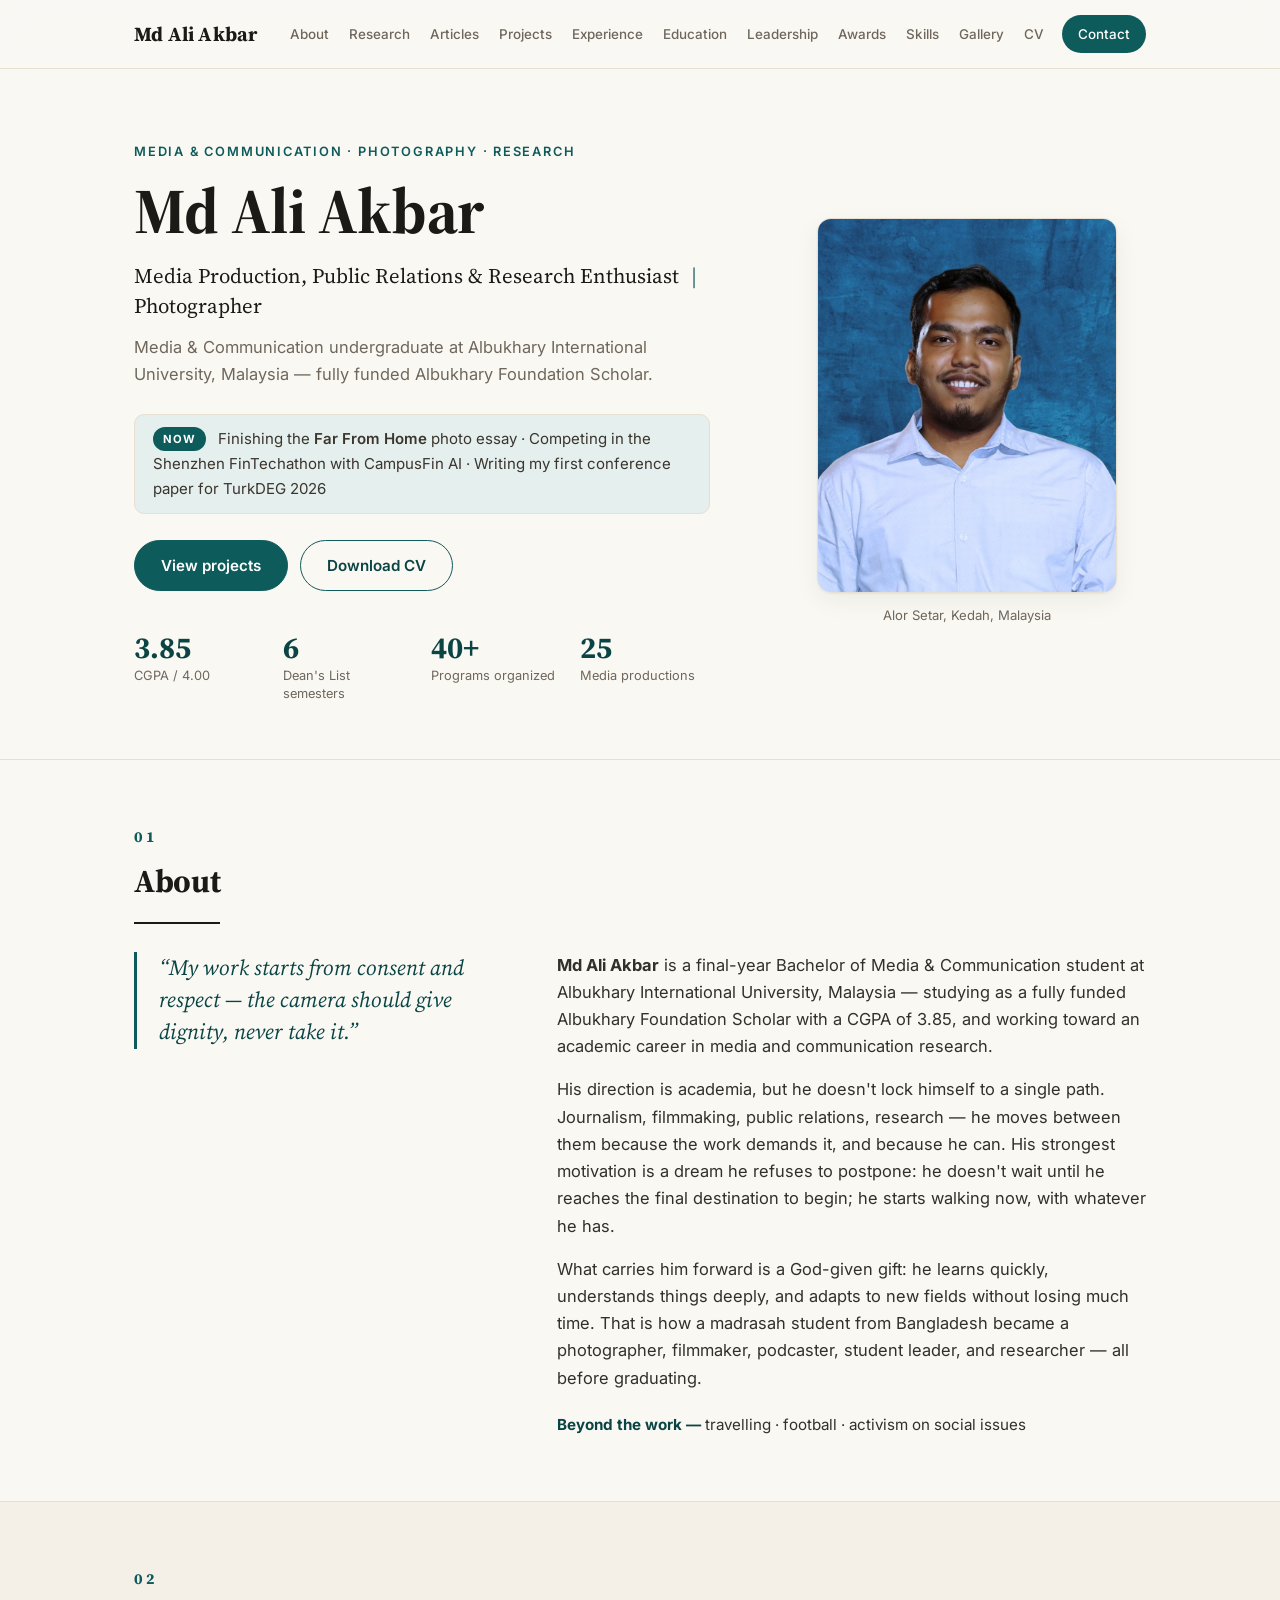
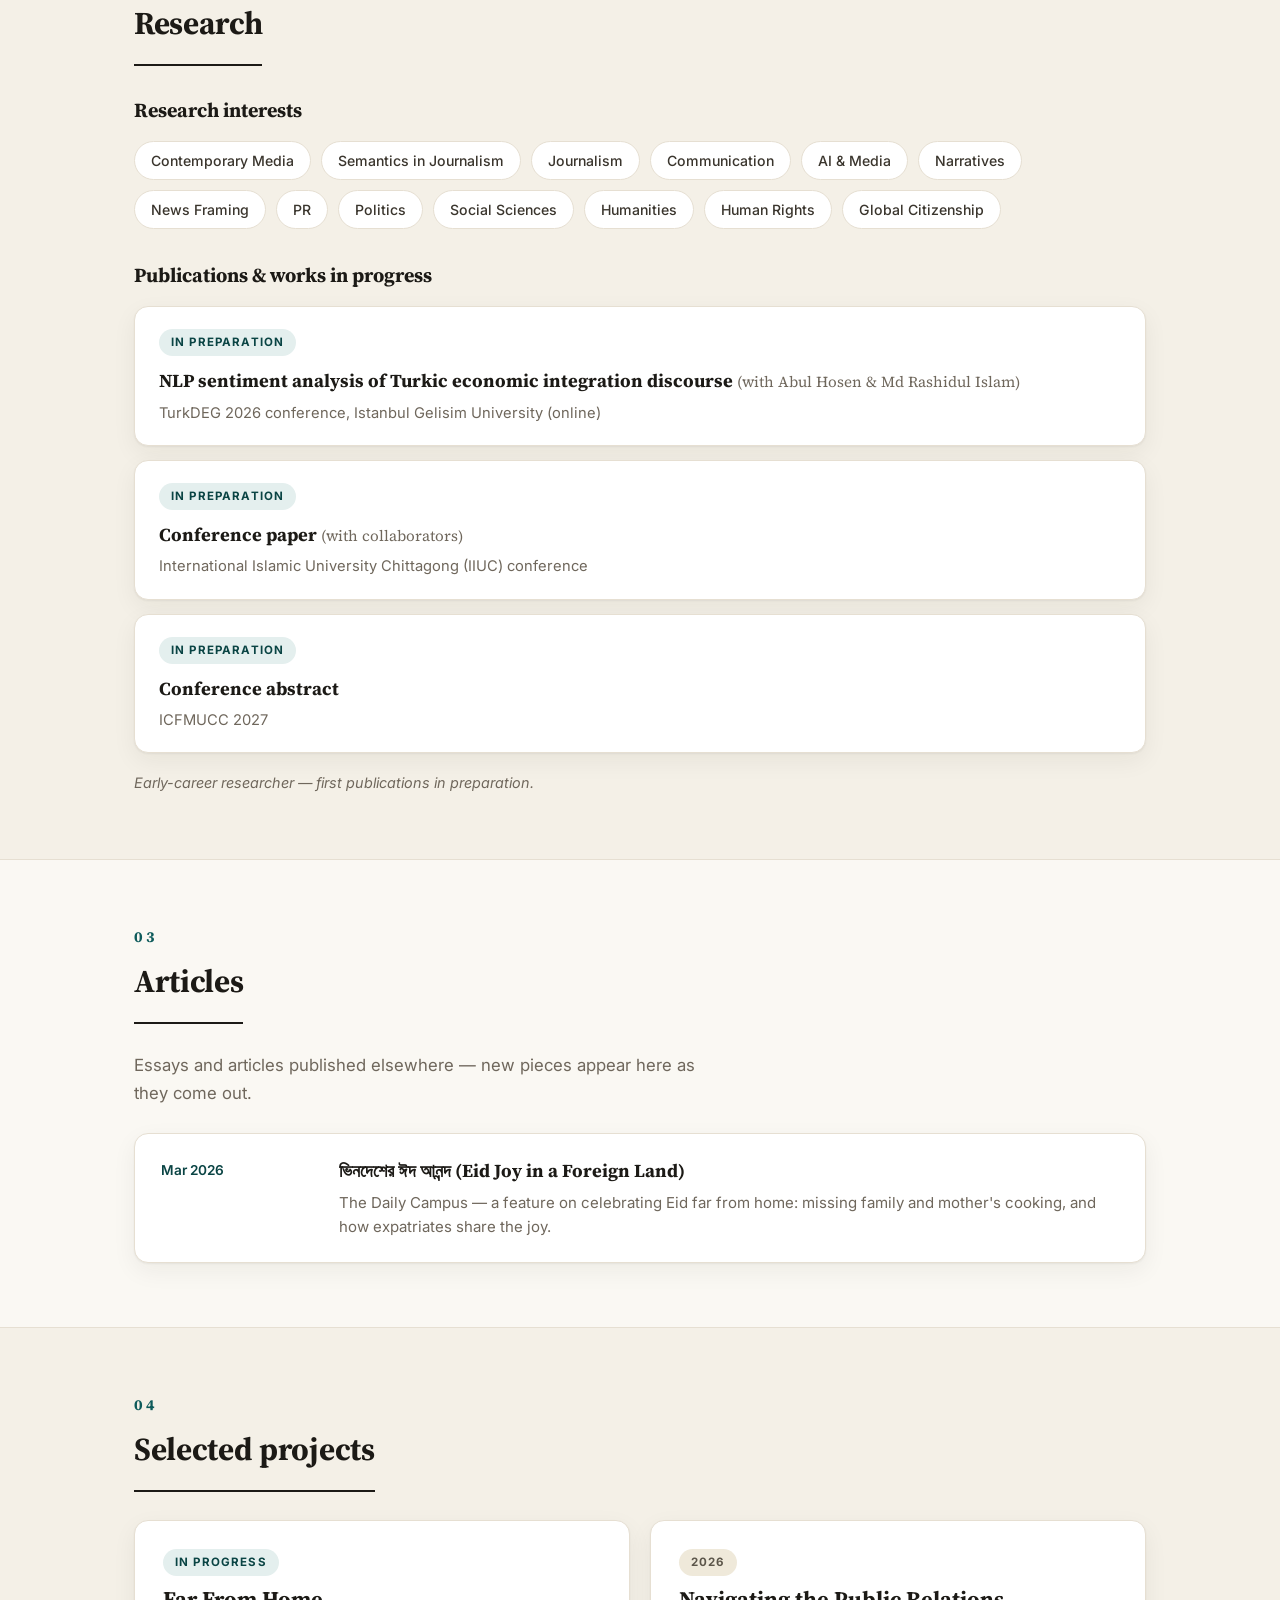
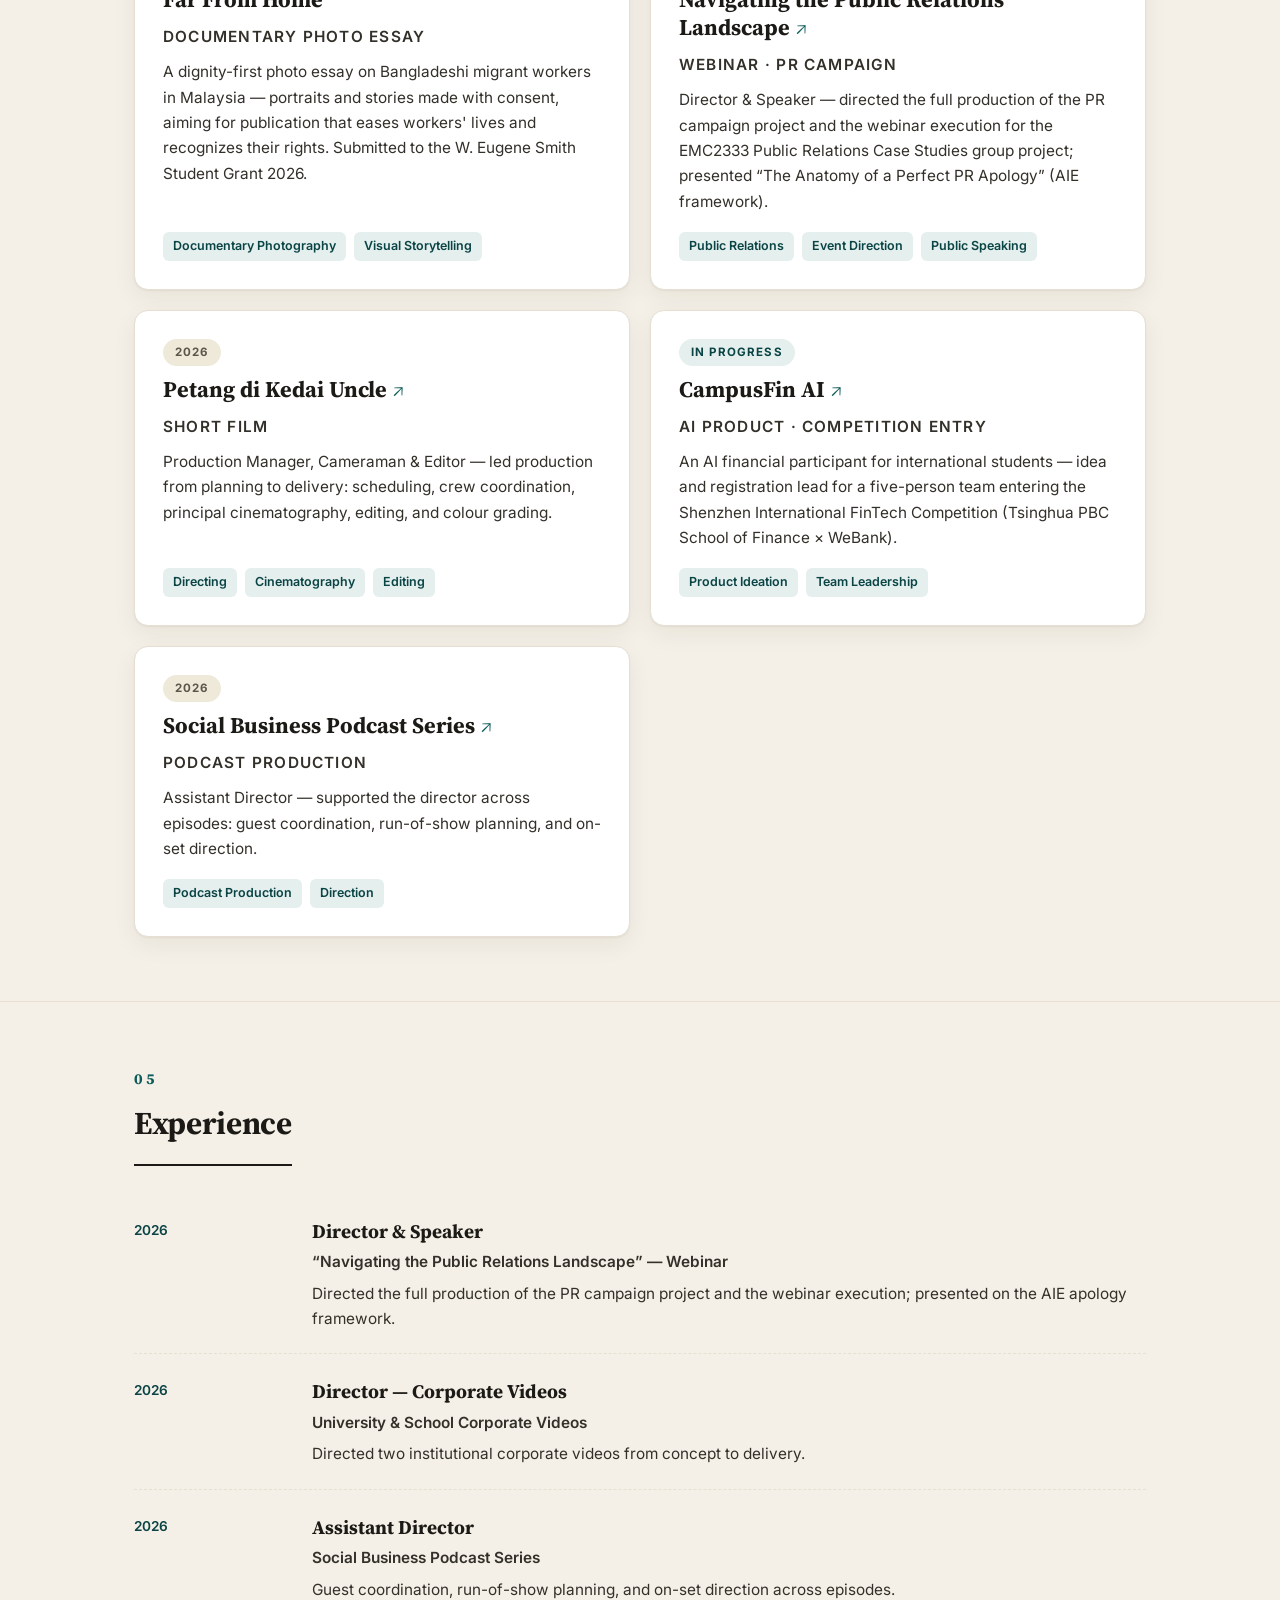
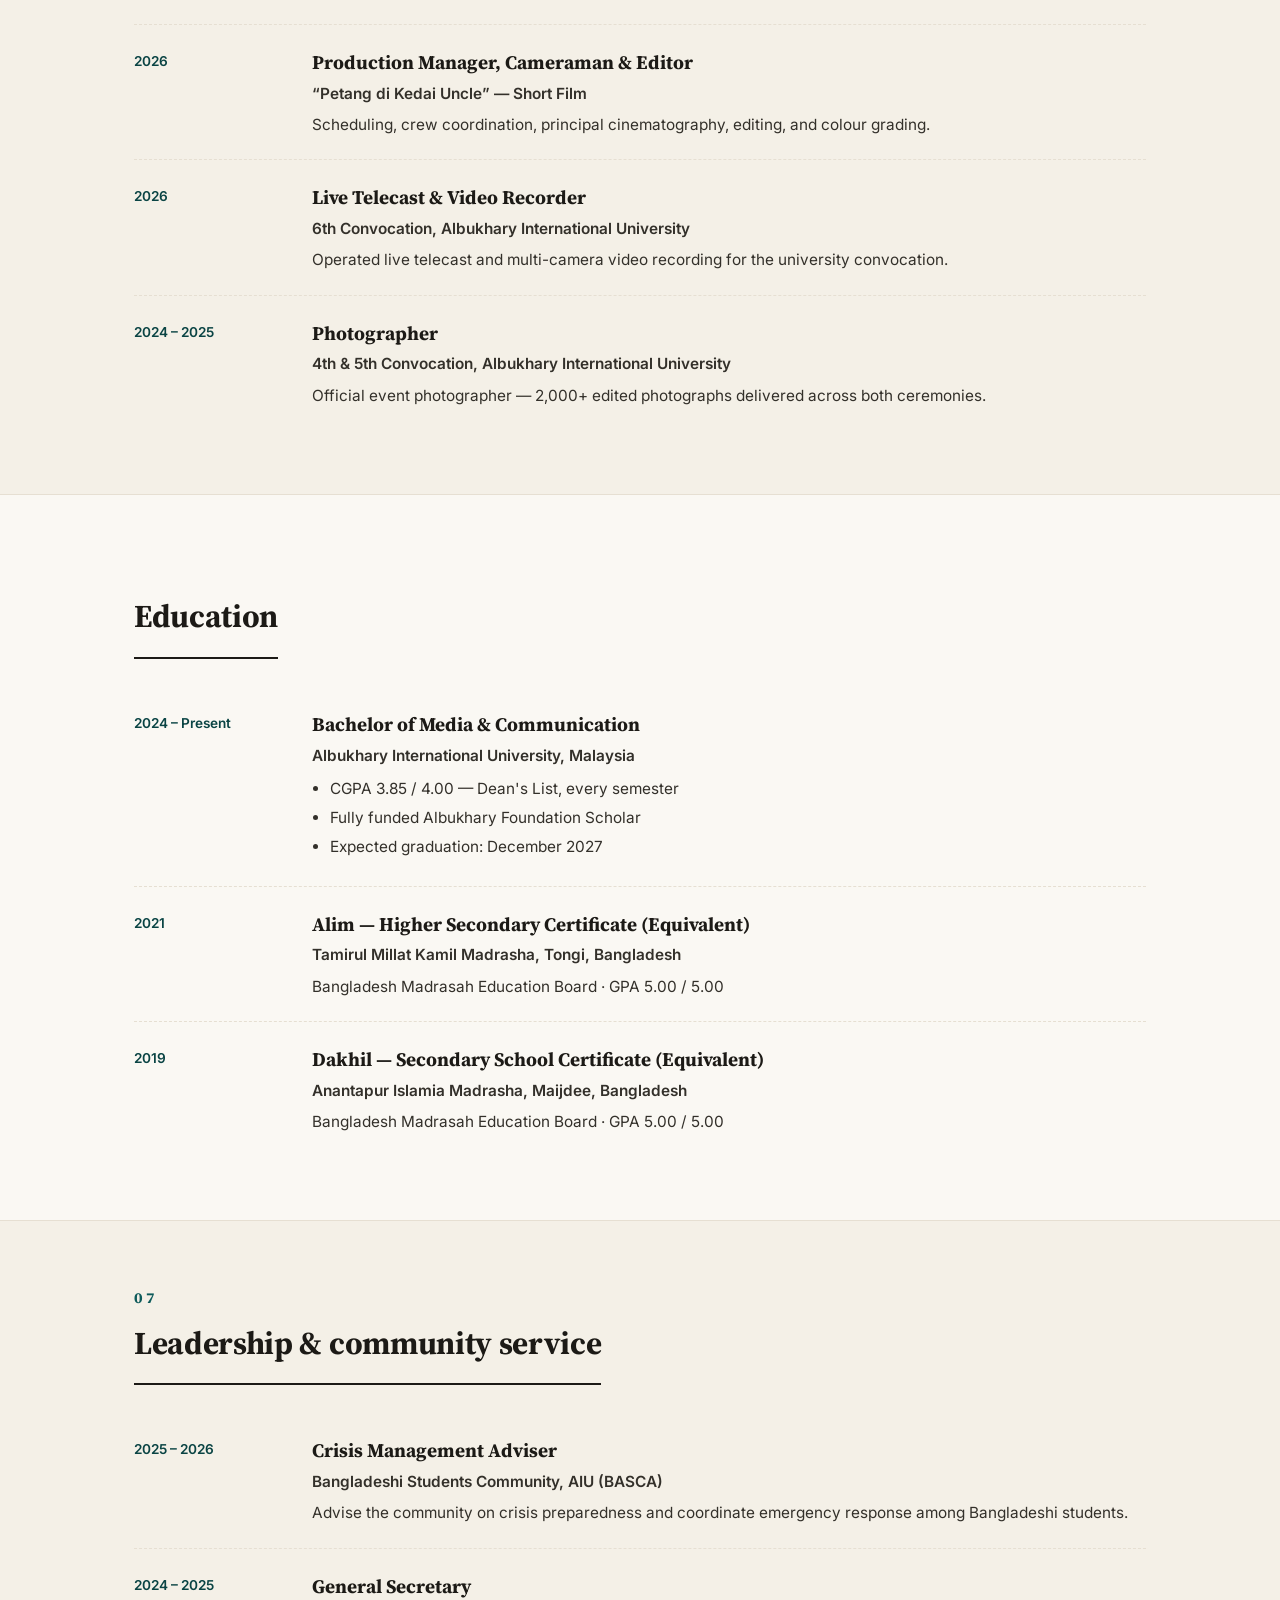
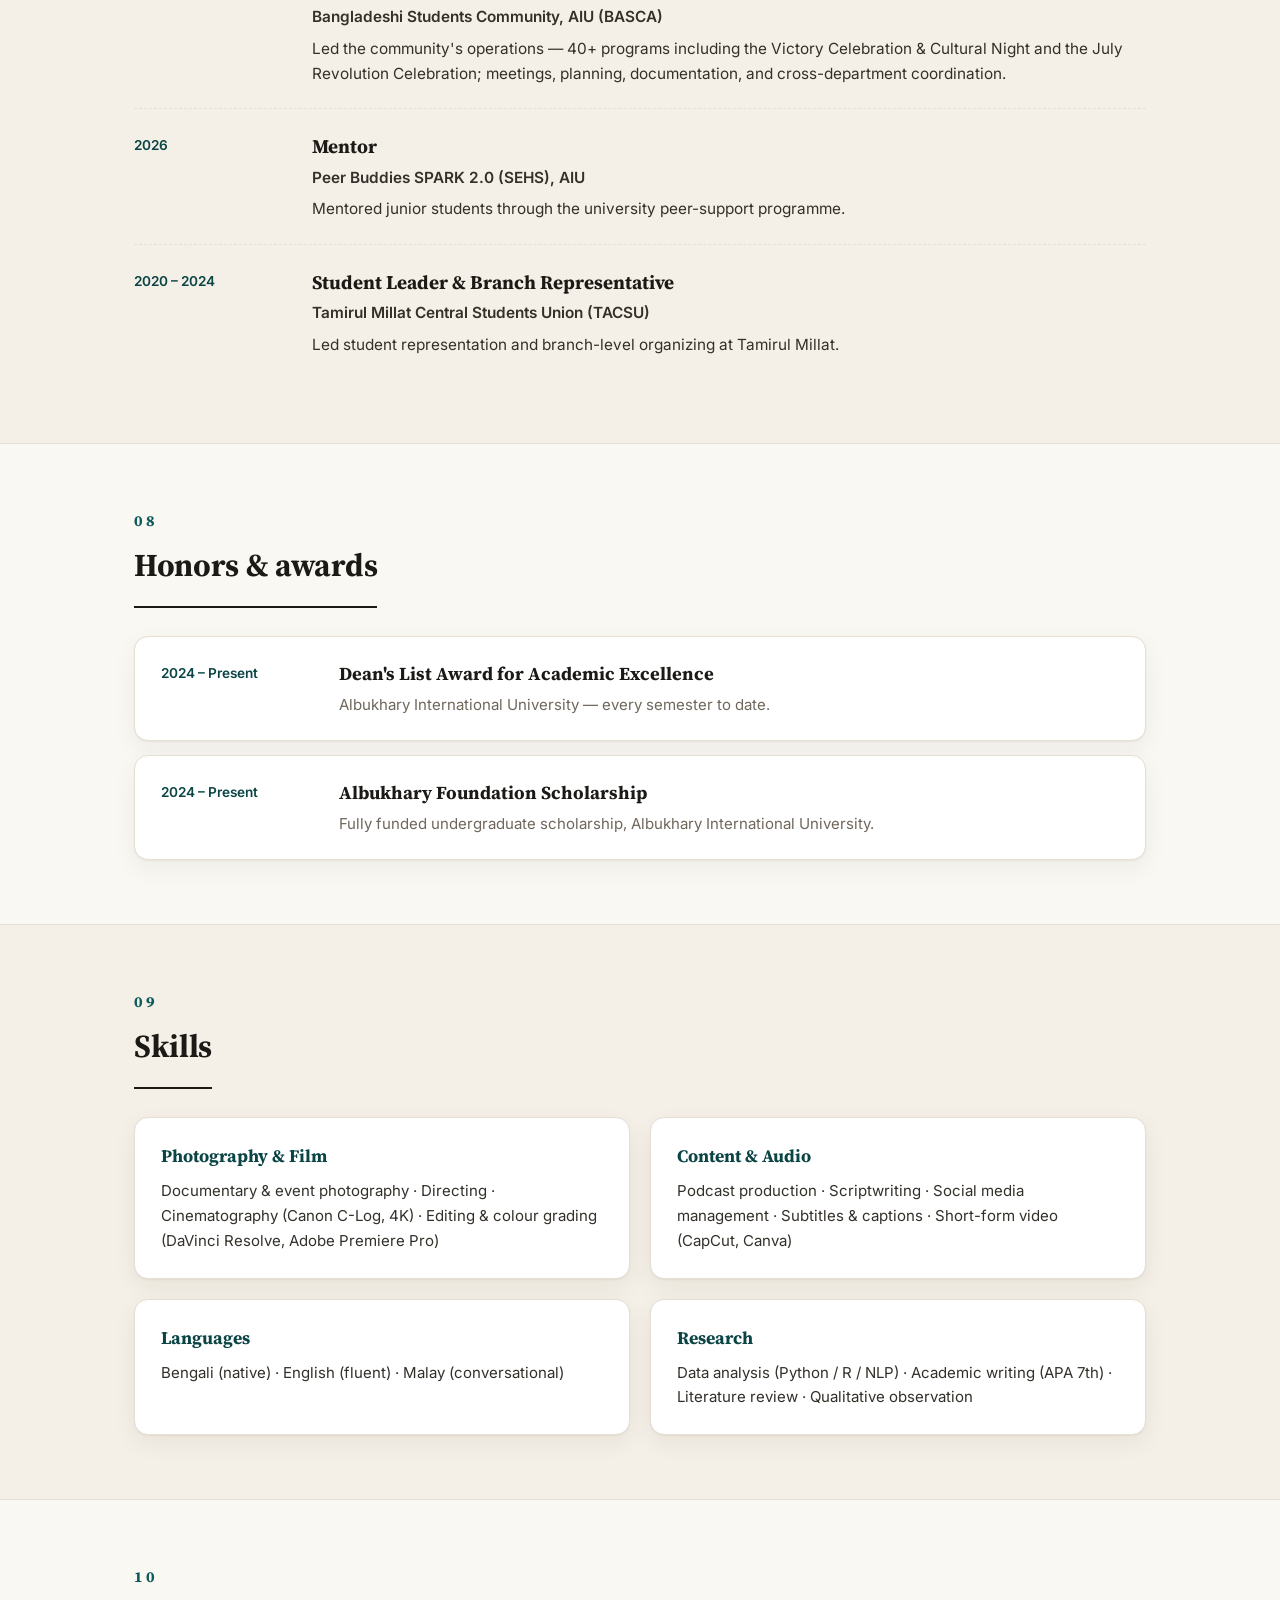
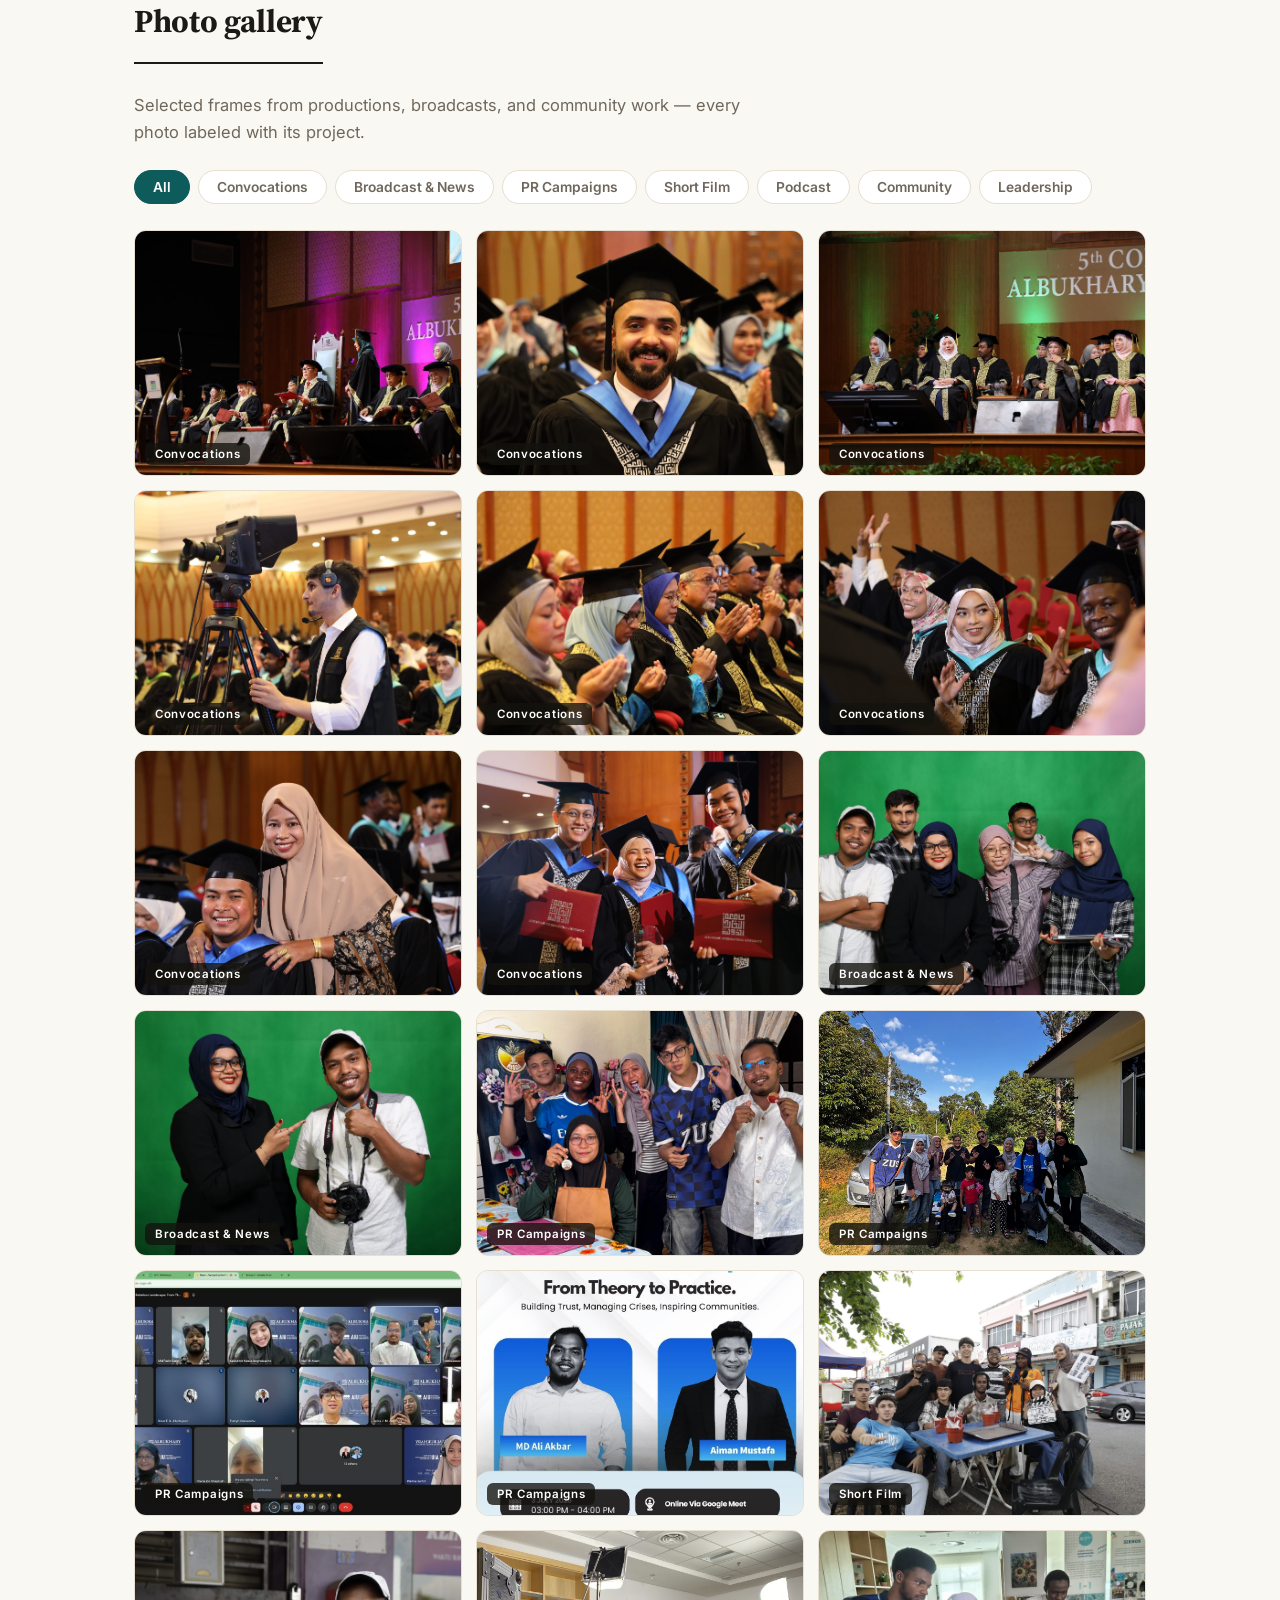
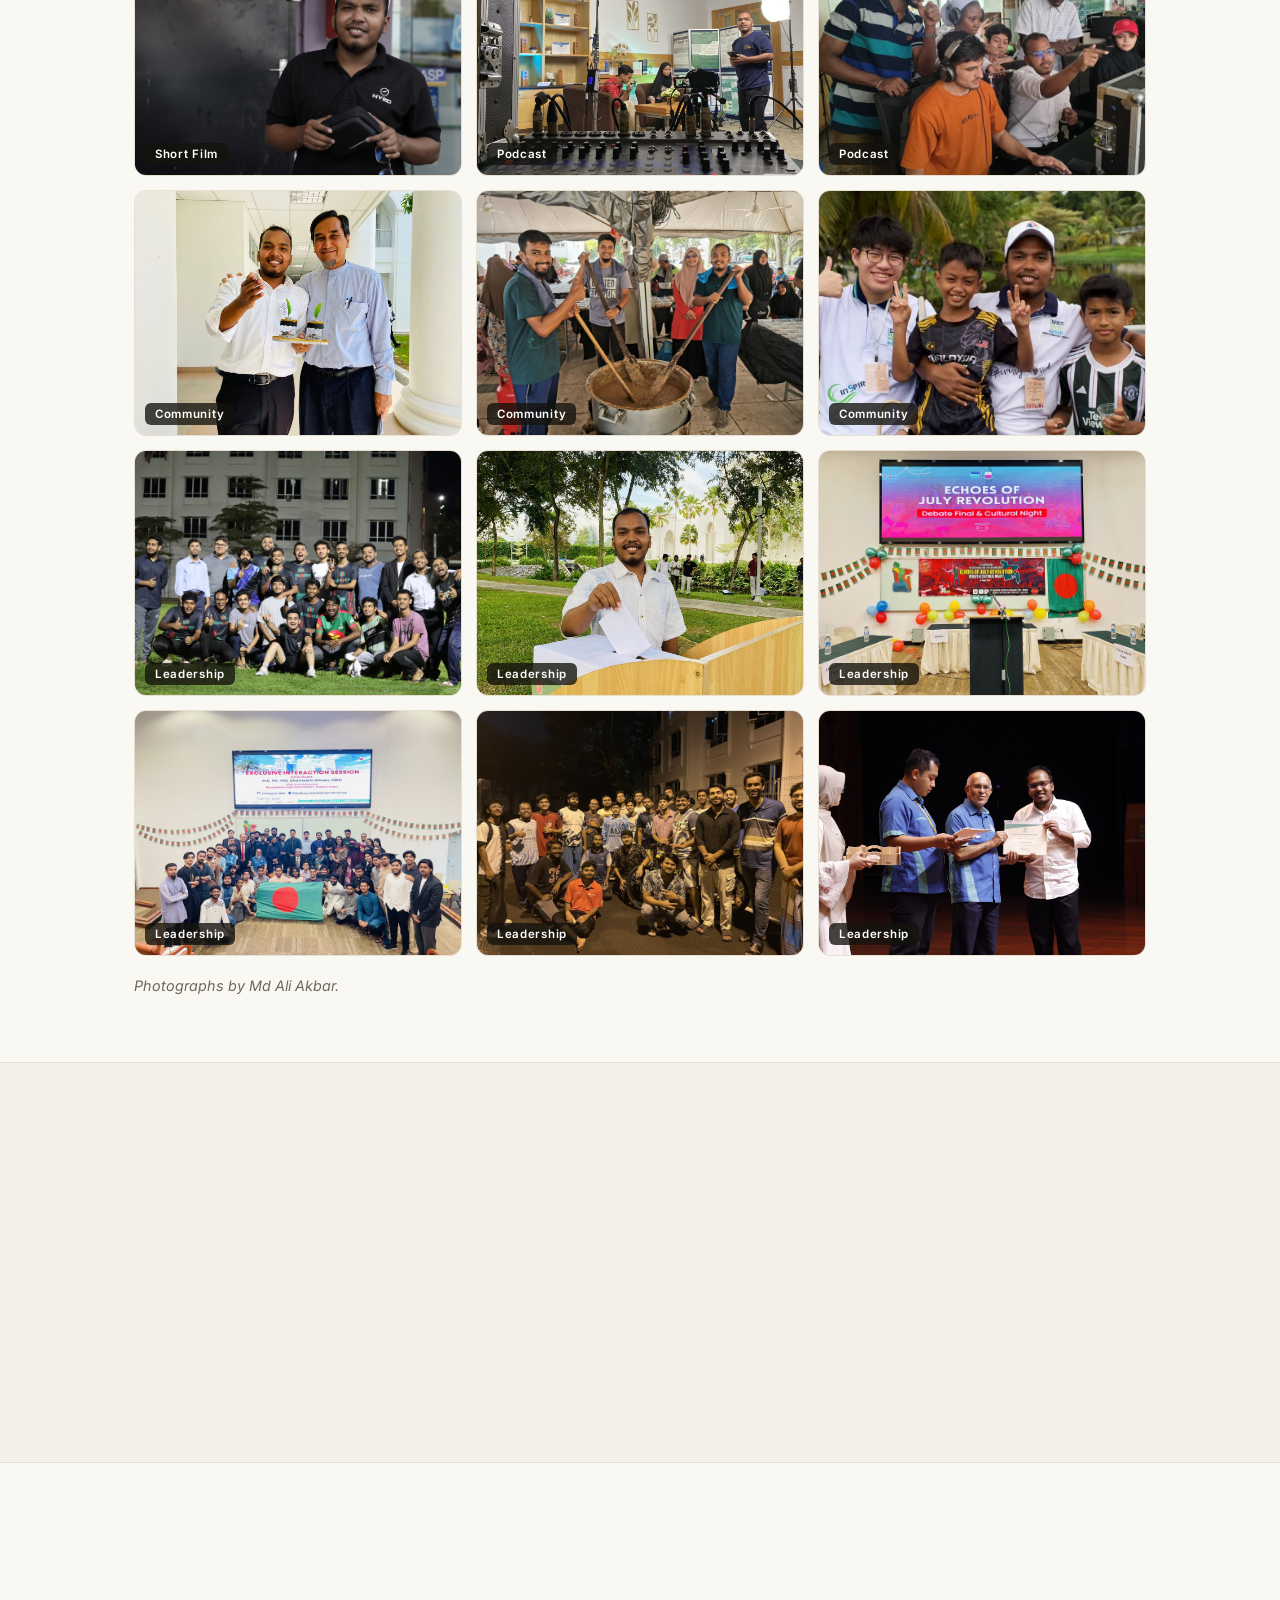
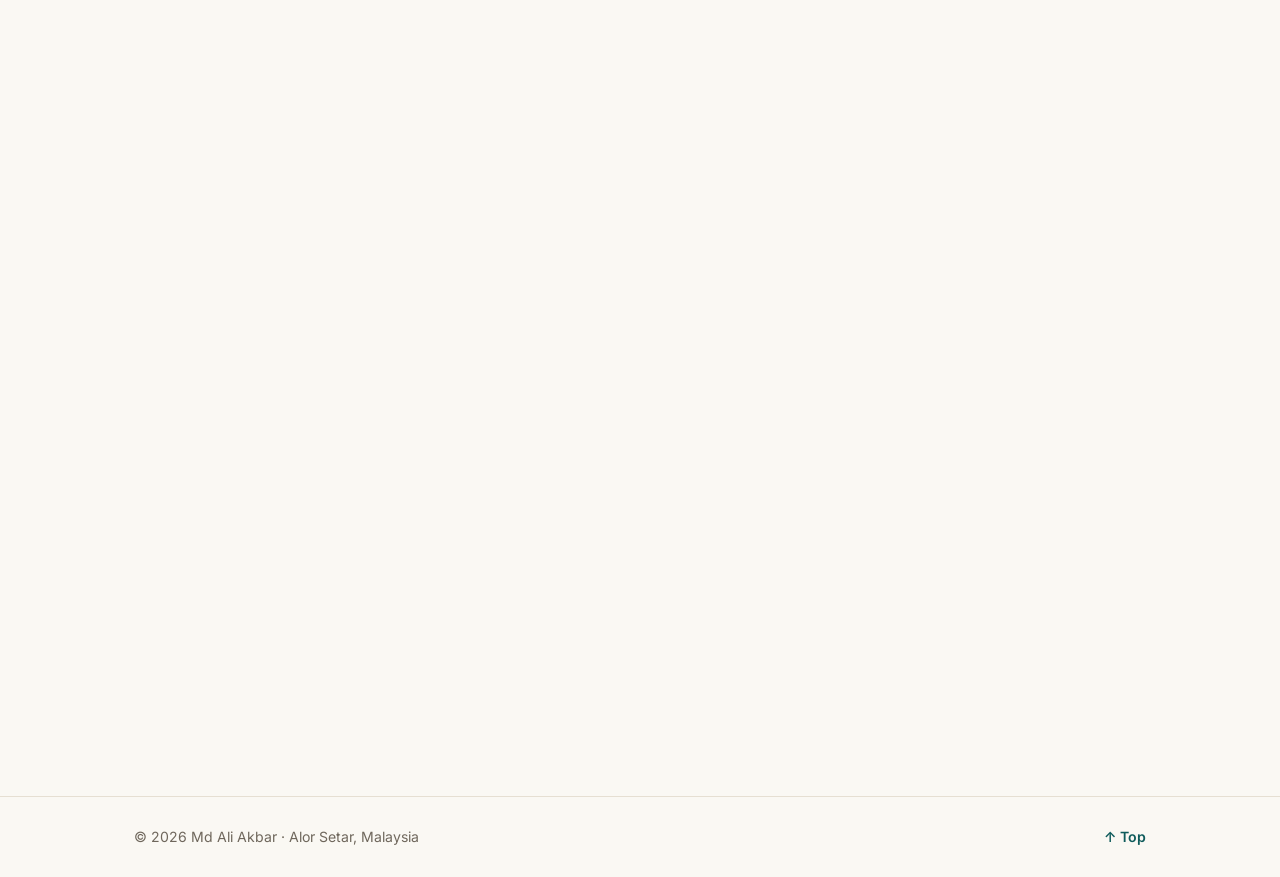
==== commit 3d98a575: "Add files via upload" ====
--- a/index.html
+++ b/index.html
@@ -9,12 +9,12 @@
 <meta property="og:type" content="website">
 <meta property="og:title" content="Md Ali Akbar — Academic Portfolio">
 <meta property="og:description" content="Media & Communication undergraduate, documentary photographer and media producer — Albukhary International University, Malaysia.">
-<meta property="og:url" content="https://ali27pg.github.io/personal-website/">
-<meta property="og:image" content="https://ali27pg.github.io/personal-website/assets/portrait.jpg">
+<meta property="og:url" content="https://aliakbarmedia.github.io/">
+<meta property="og:image" content="https://aliakbarmedia.github.io/assets/portrait.jpg">
 <meta name="twitter:card" content="summary_large_image">
 <meta name="twitter:title" content="Md Ali Akbar — Academic Portfolio">
 <meta name="twitter:description" content="Media & Communication undergraduate, documentary photographer and media producer — Albukhary International University, Malaysia.">
-<meta name="twitter:image" content="https://ali27pg.github.io/personal-website/assets/portrait.jpg">
+<meta name="twitter:image" content="https://aliakbarmedia.github.io/assets/portrait.jpg">
 <link rel="preconnect" href="https://fonts.googleapis.com">
 <link rel="preconnect" href="https://fonts.gstatic.com" crossorigin>
 <link href="https://fonts.googleapis.com/css2?family=Inter:wght@400;500;600;700&family=Source+Serif+4:opsz,wght@8..60,500;8..60,600;8..60,700&display=swap" rel="stylesheet">
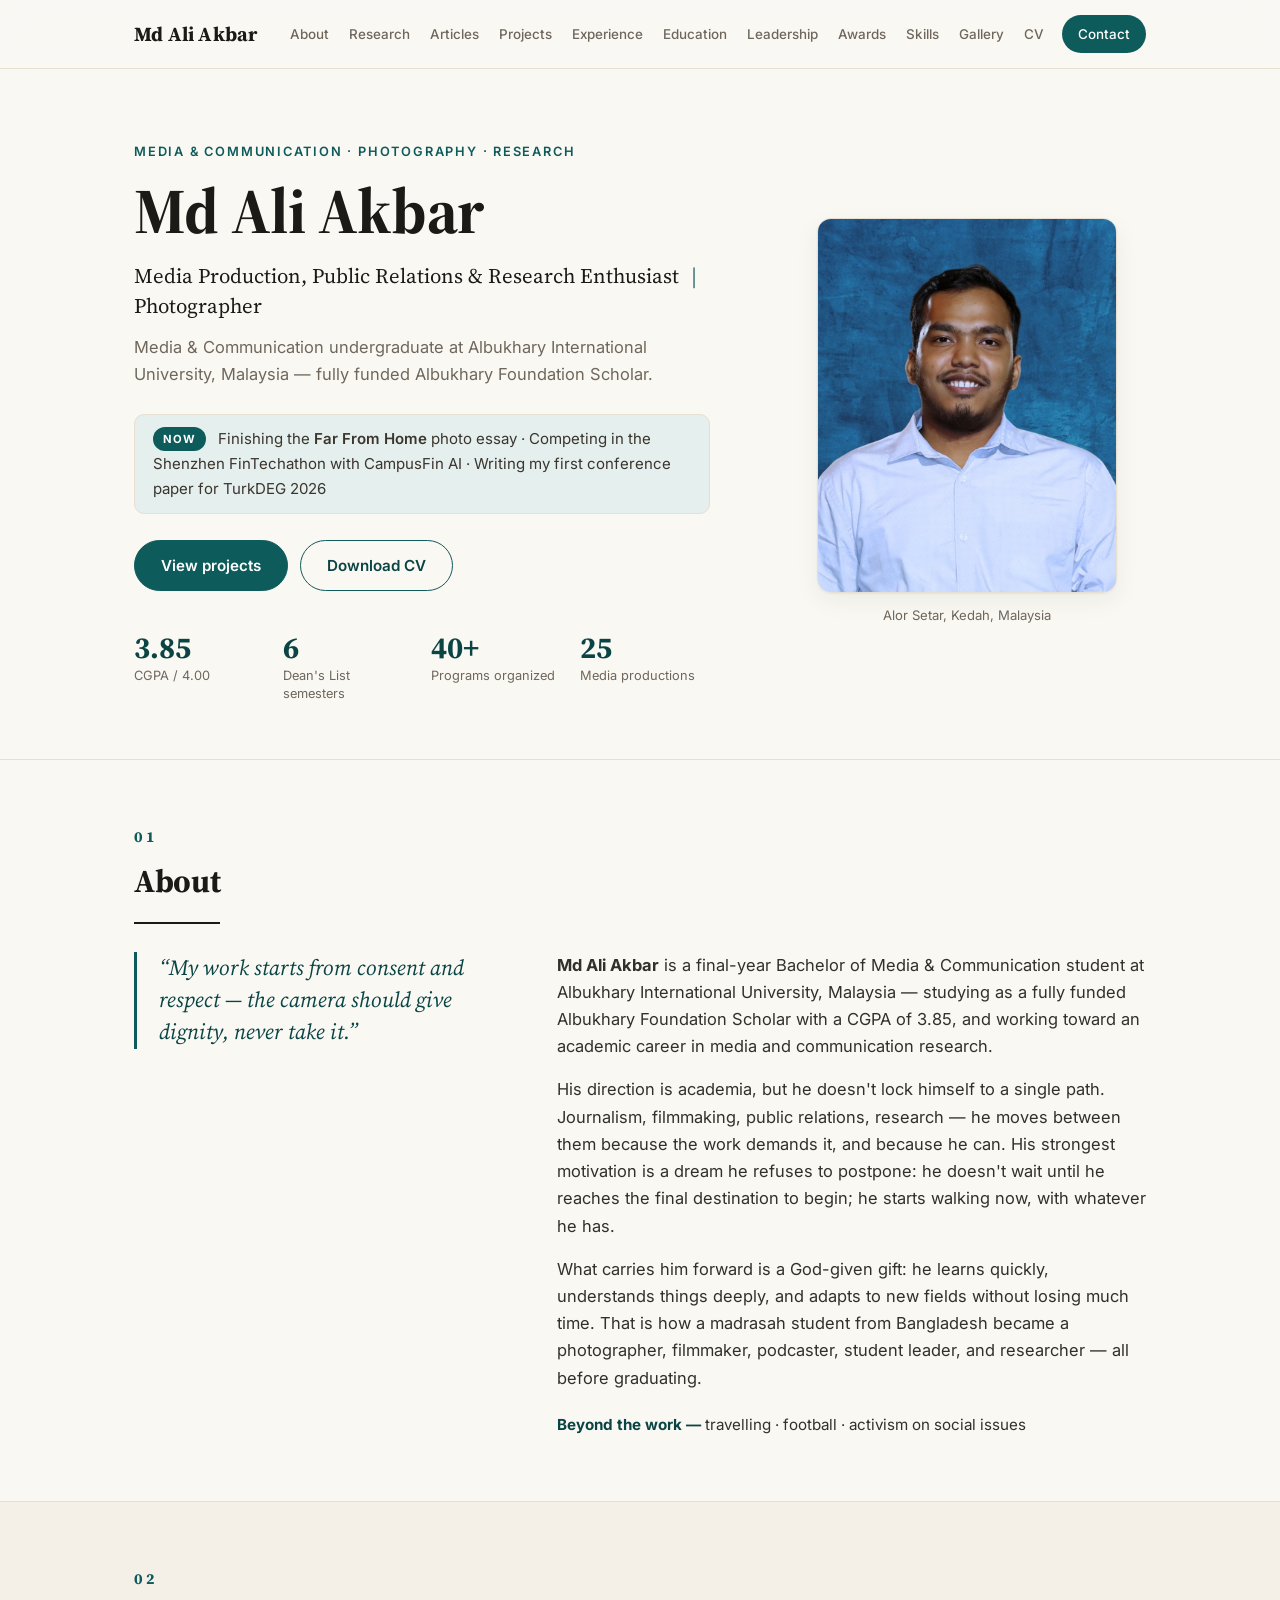
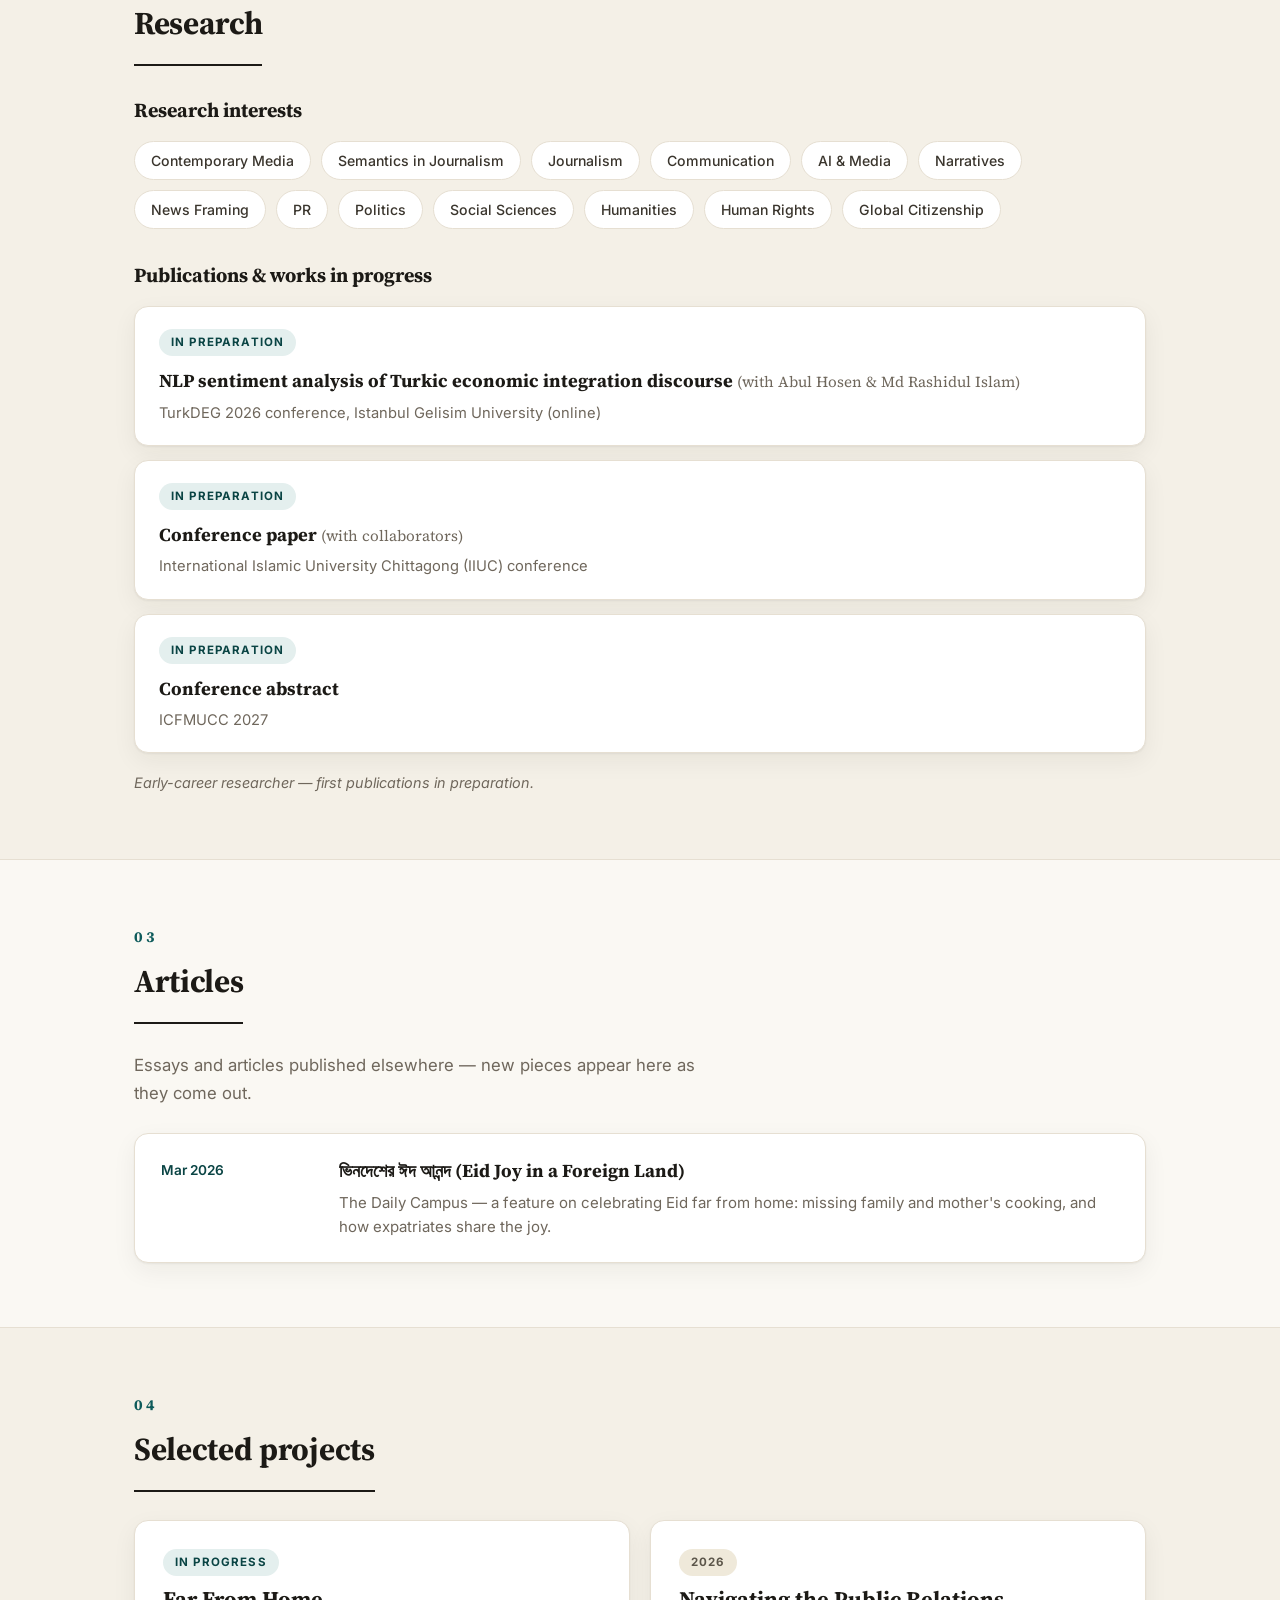
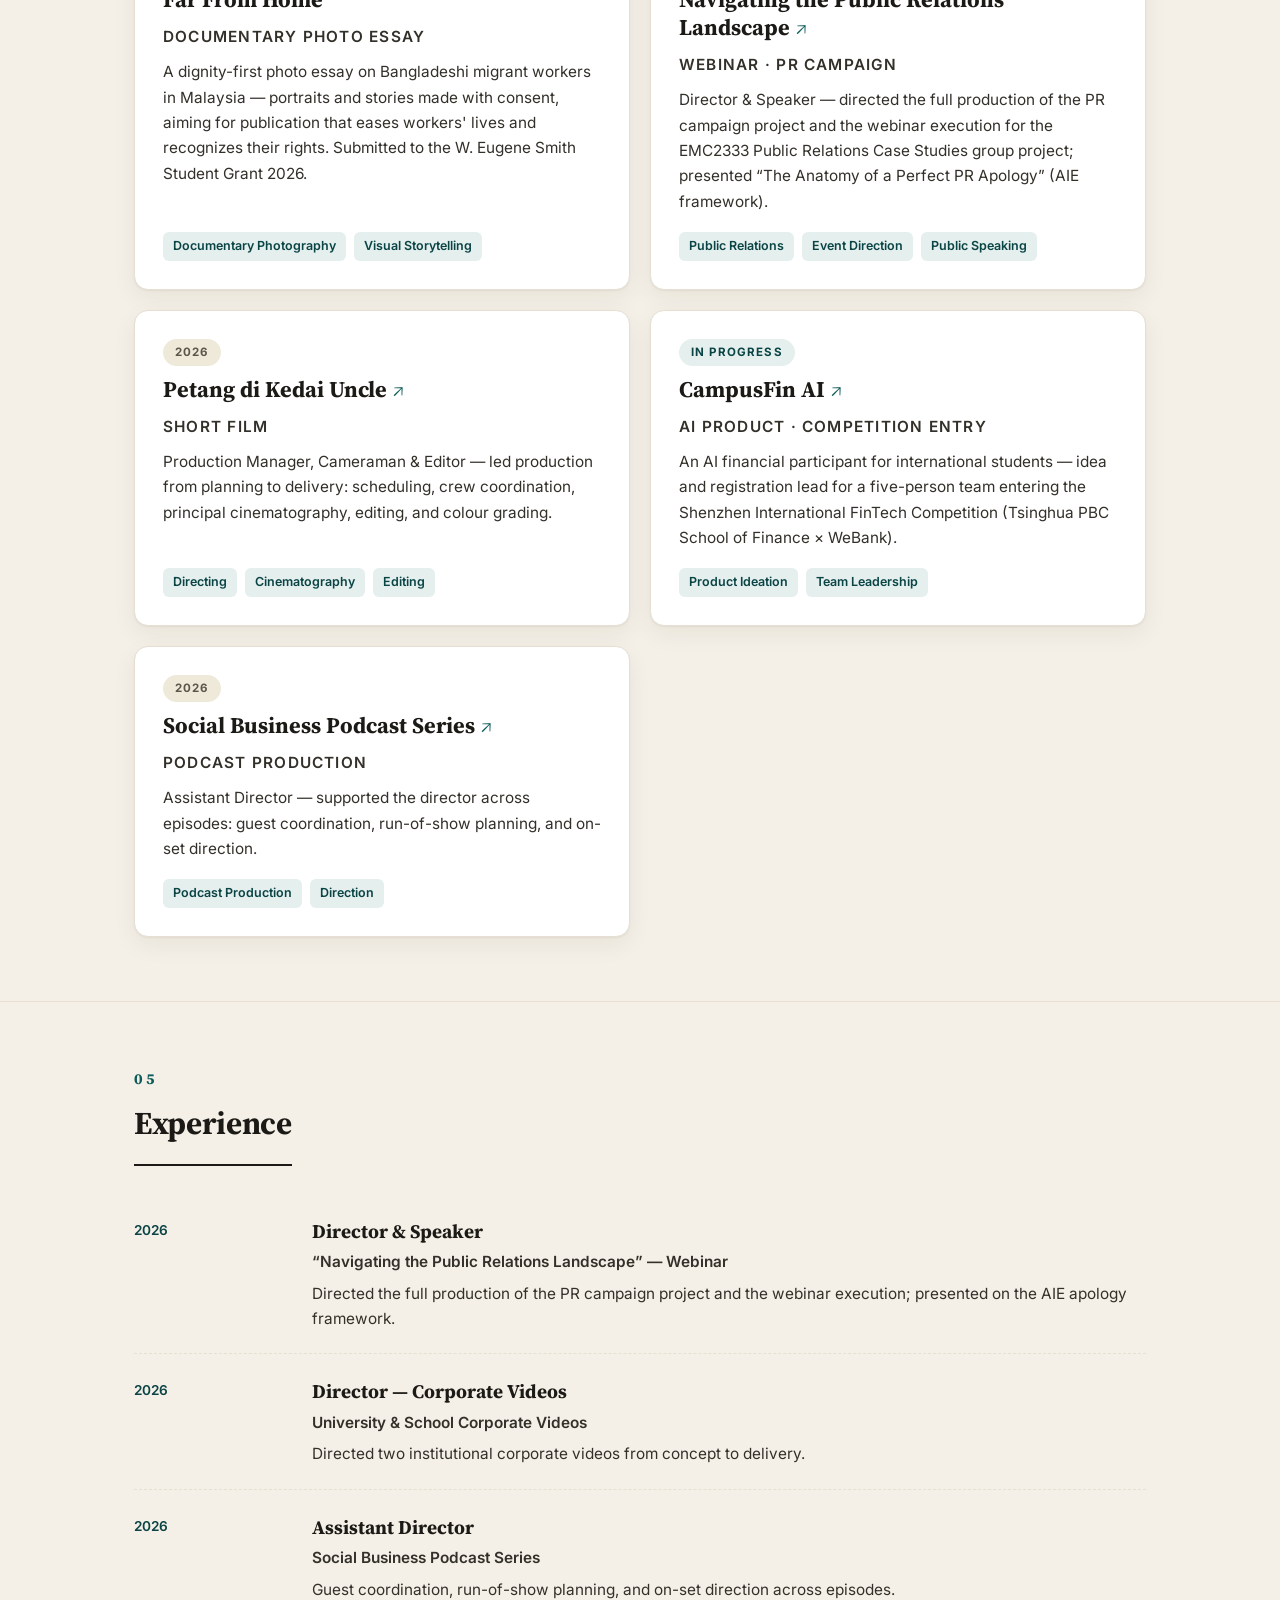
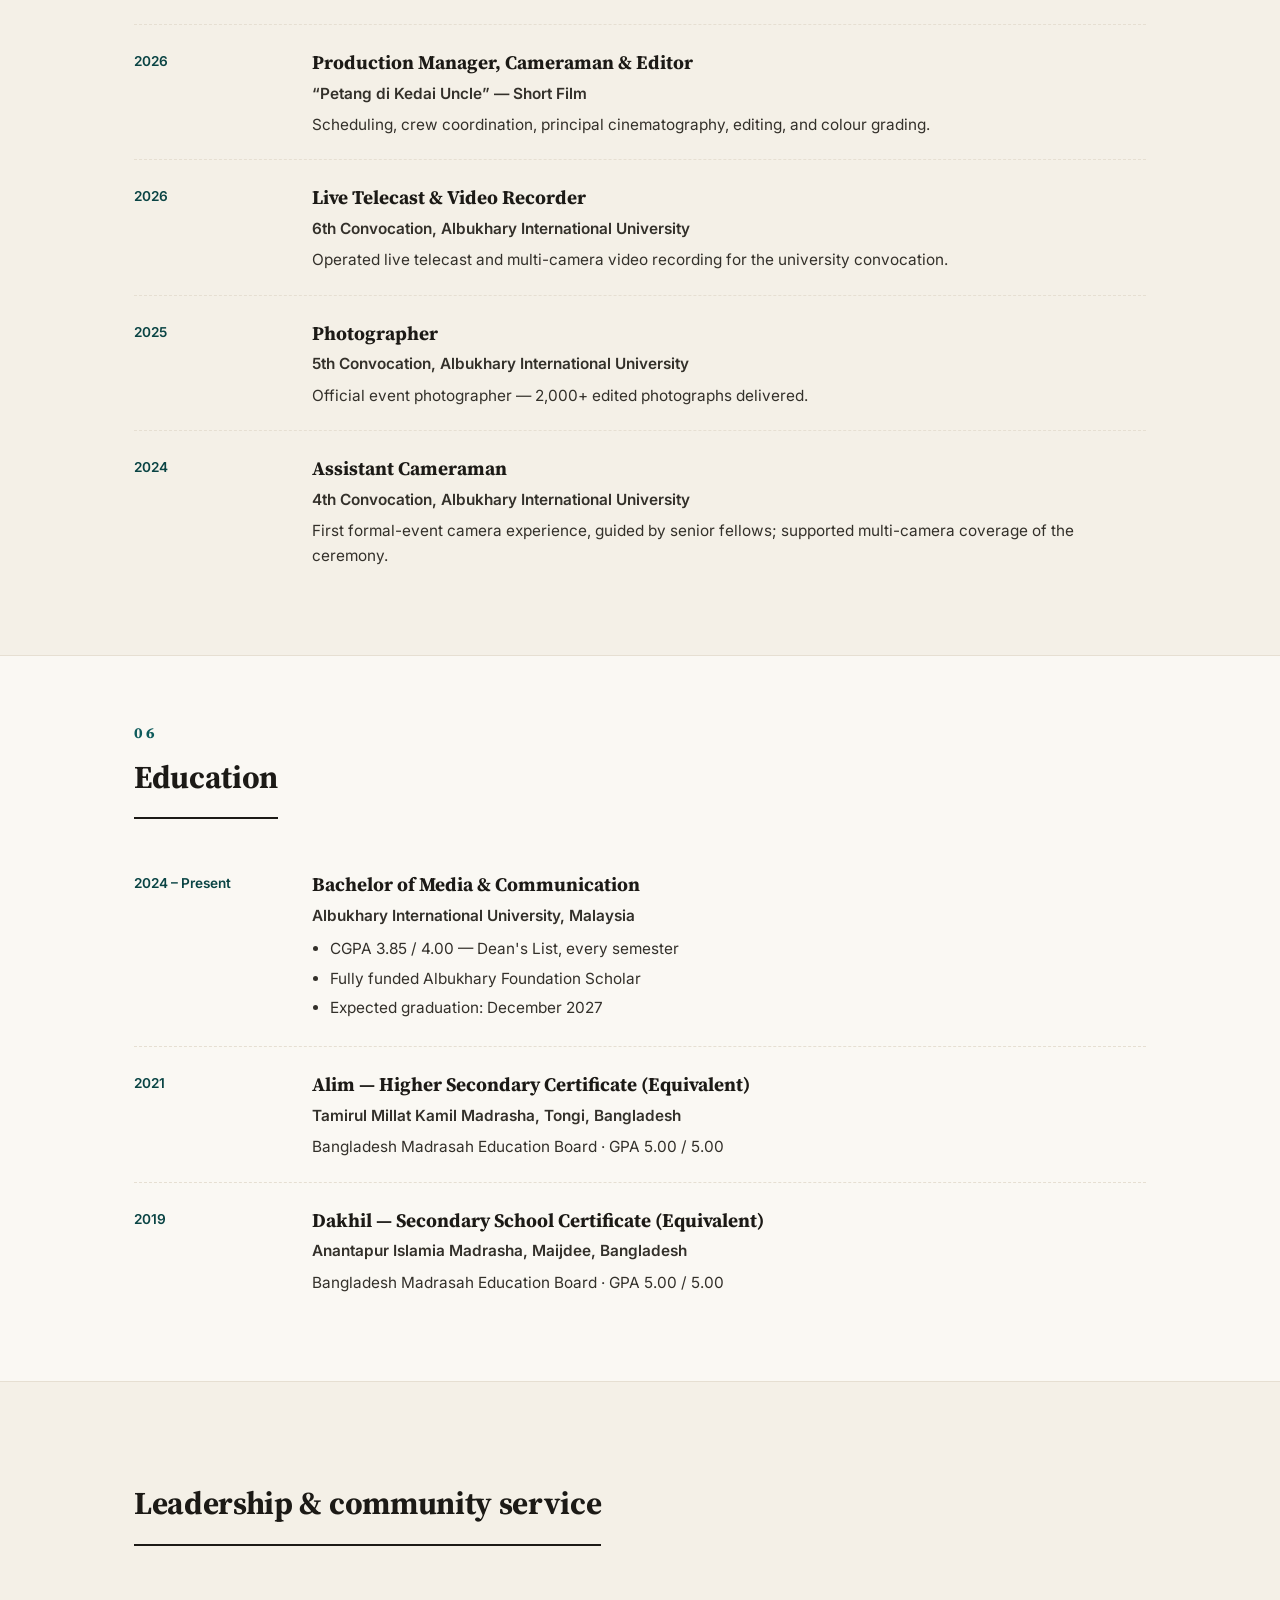
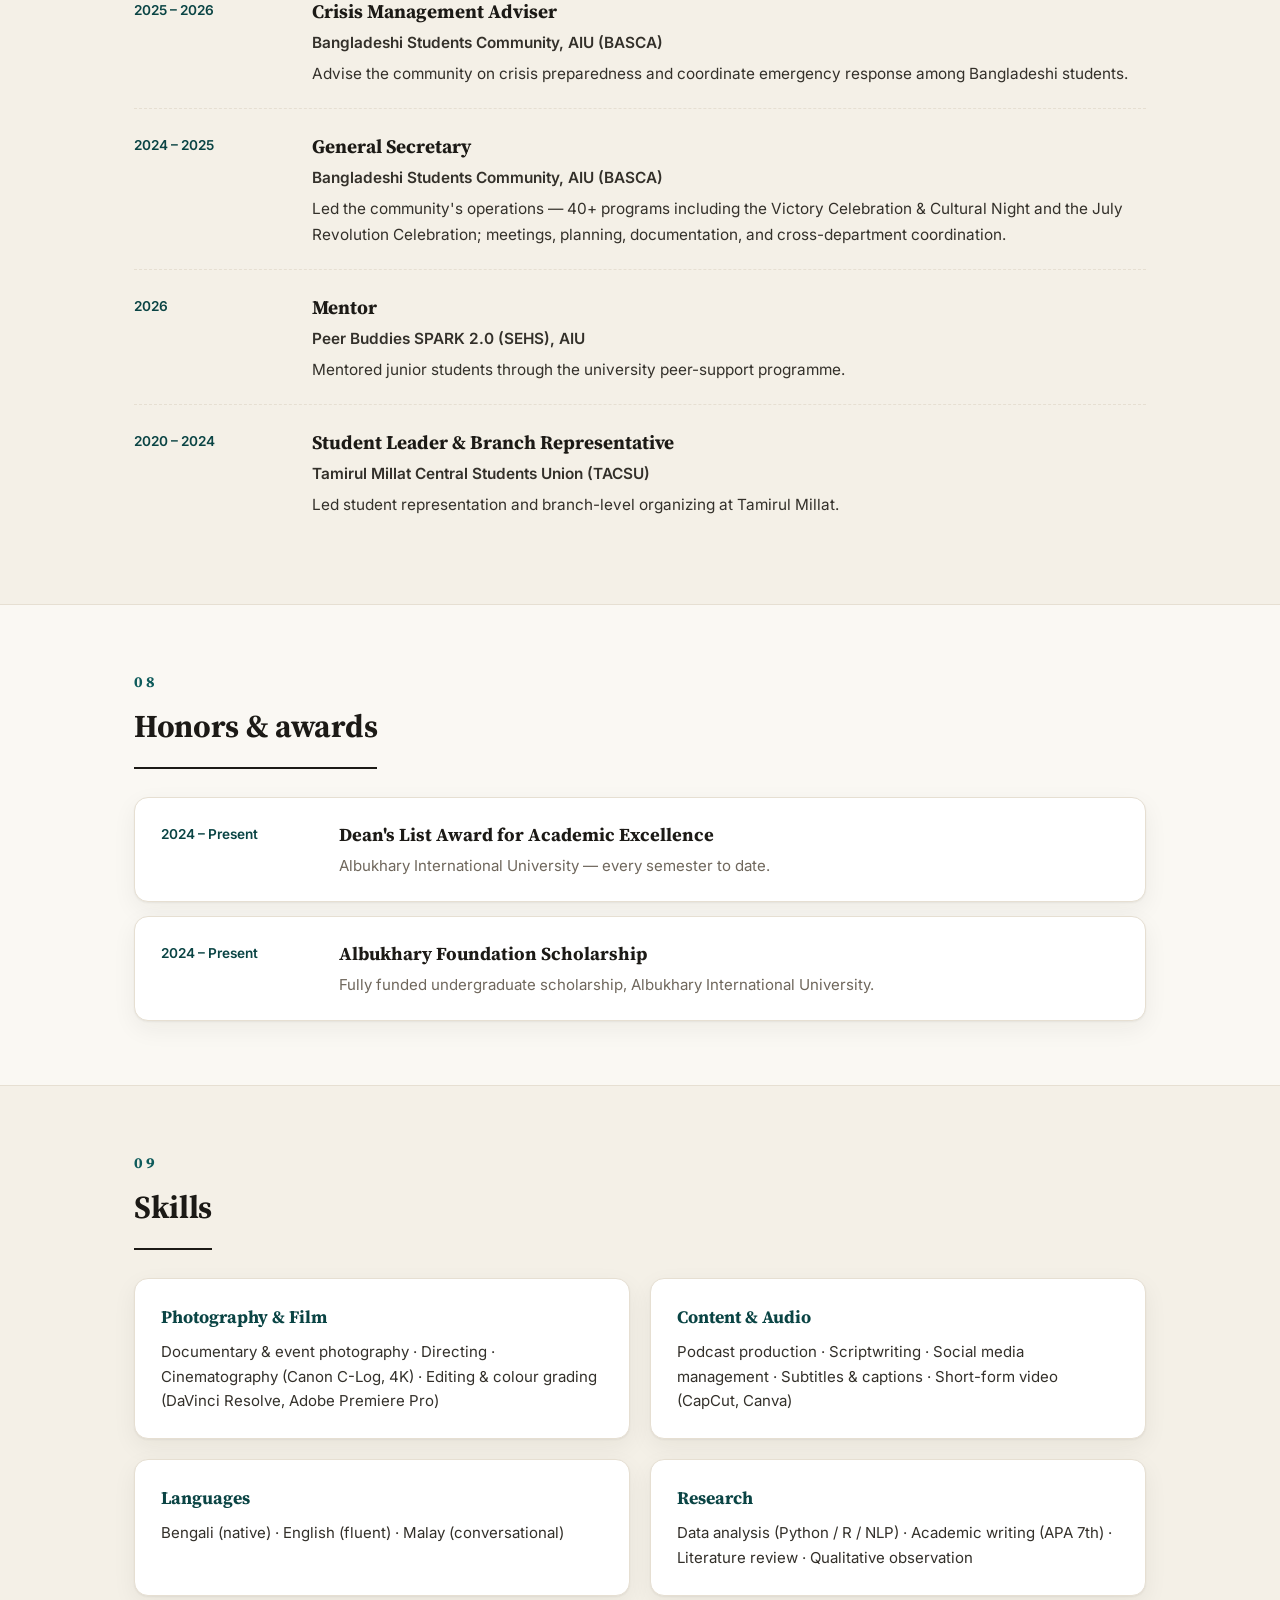
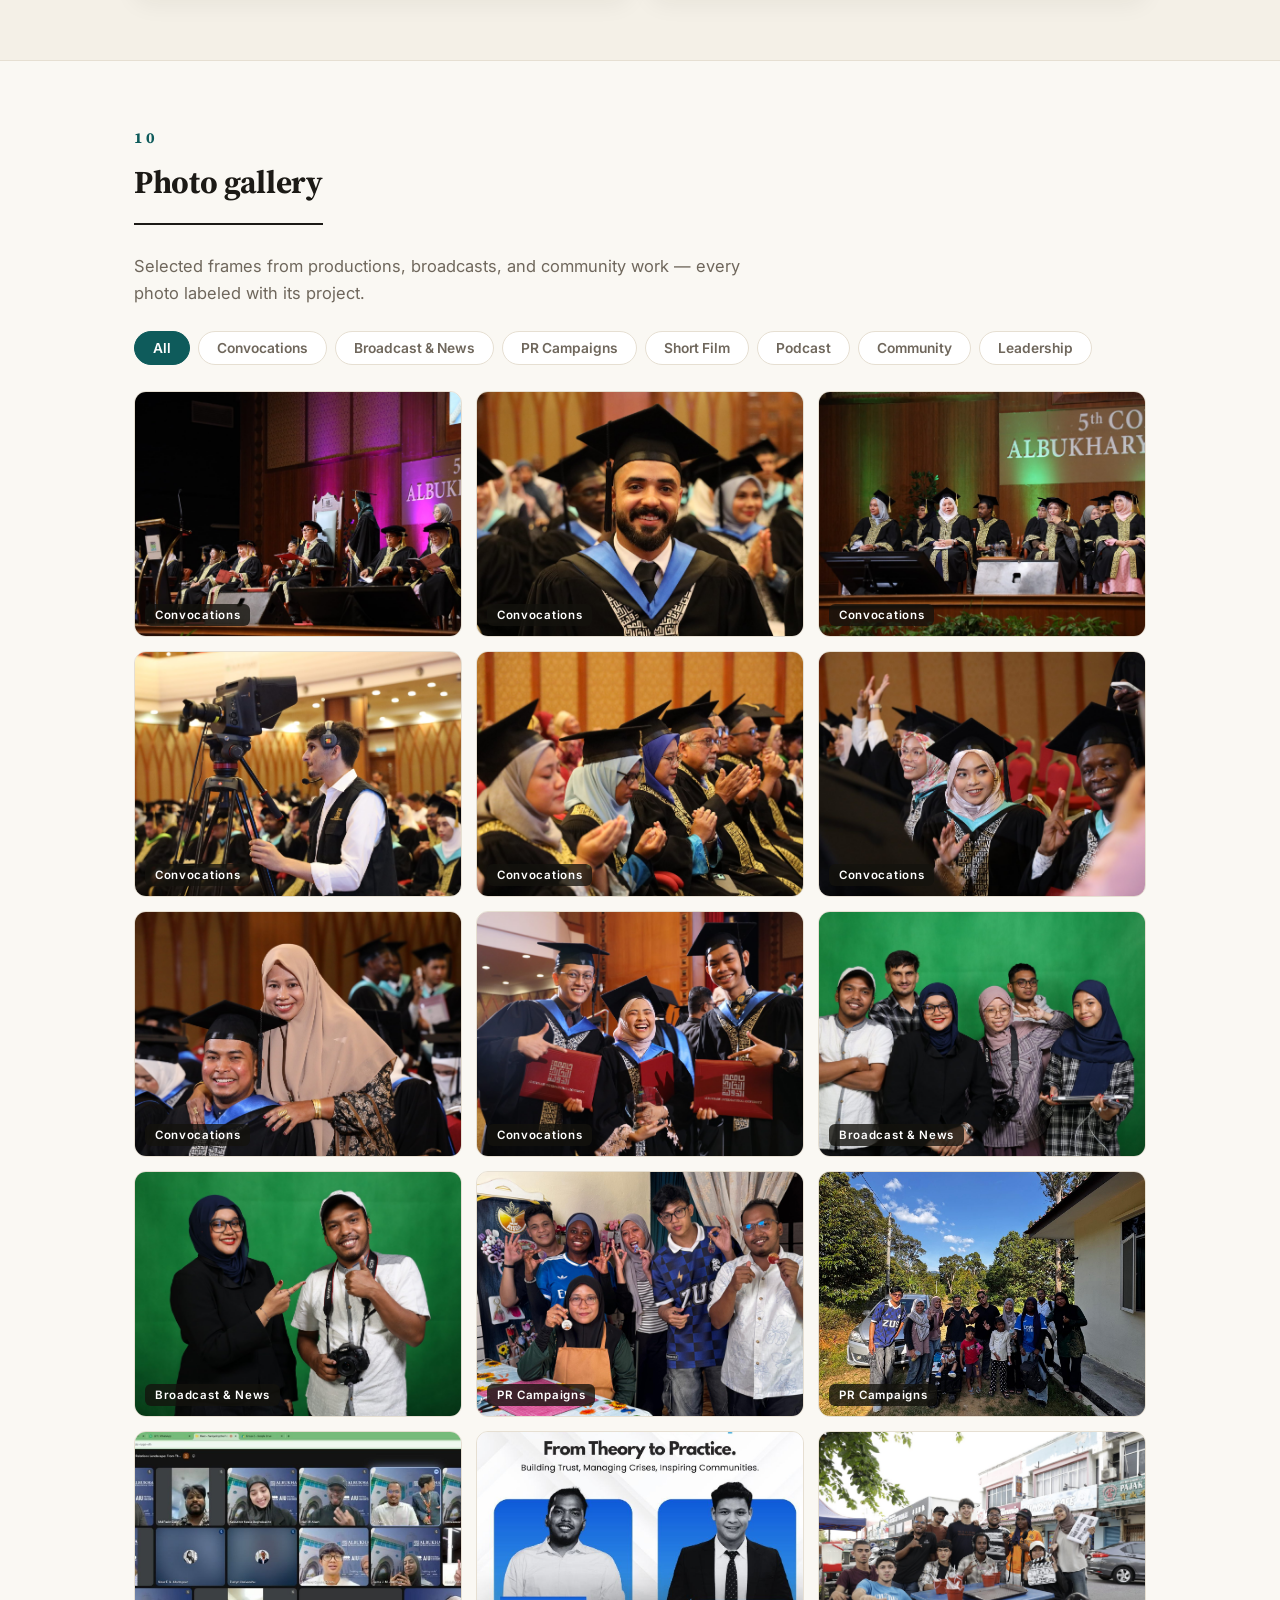
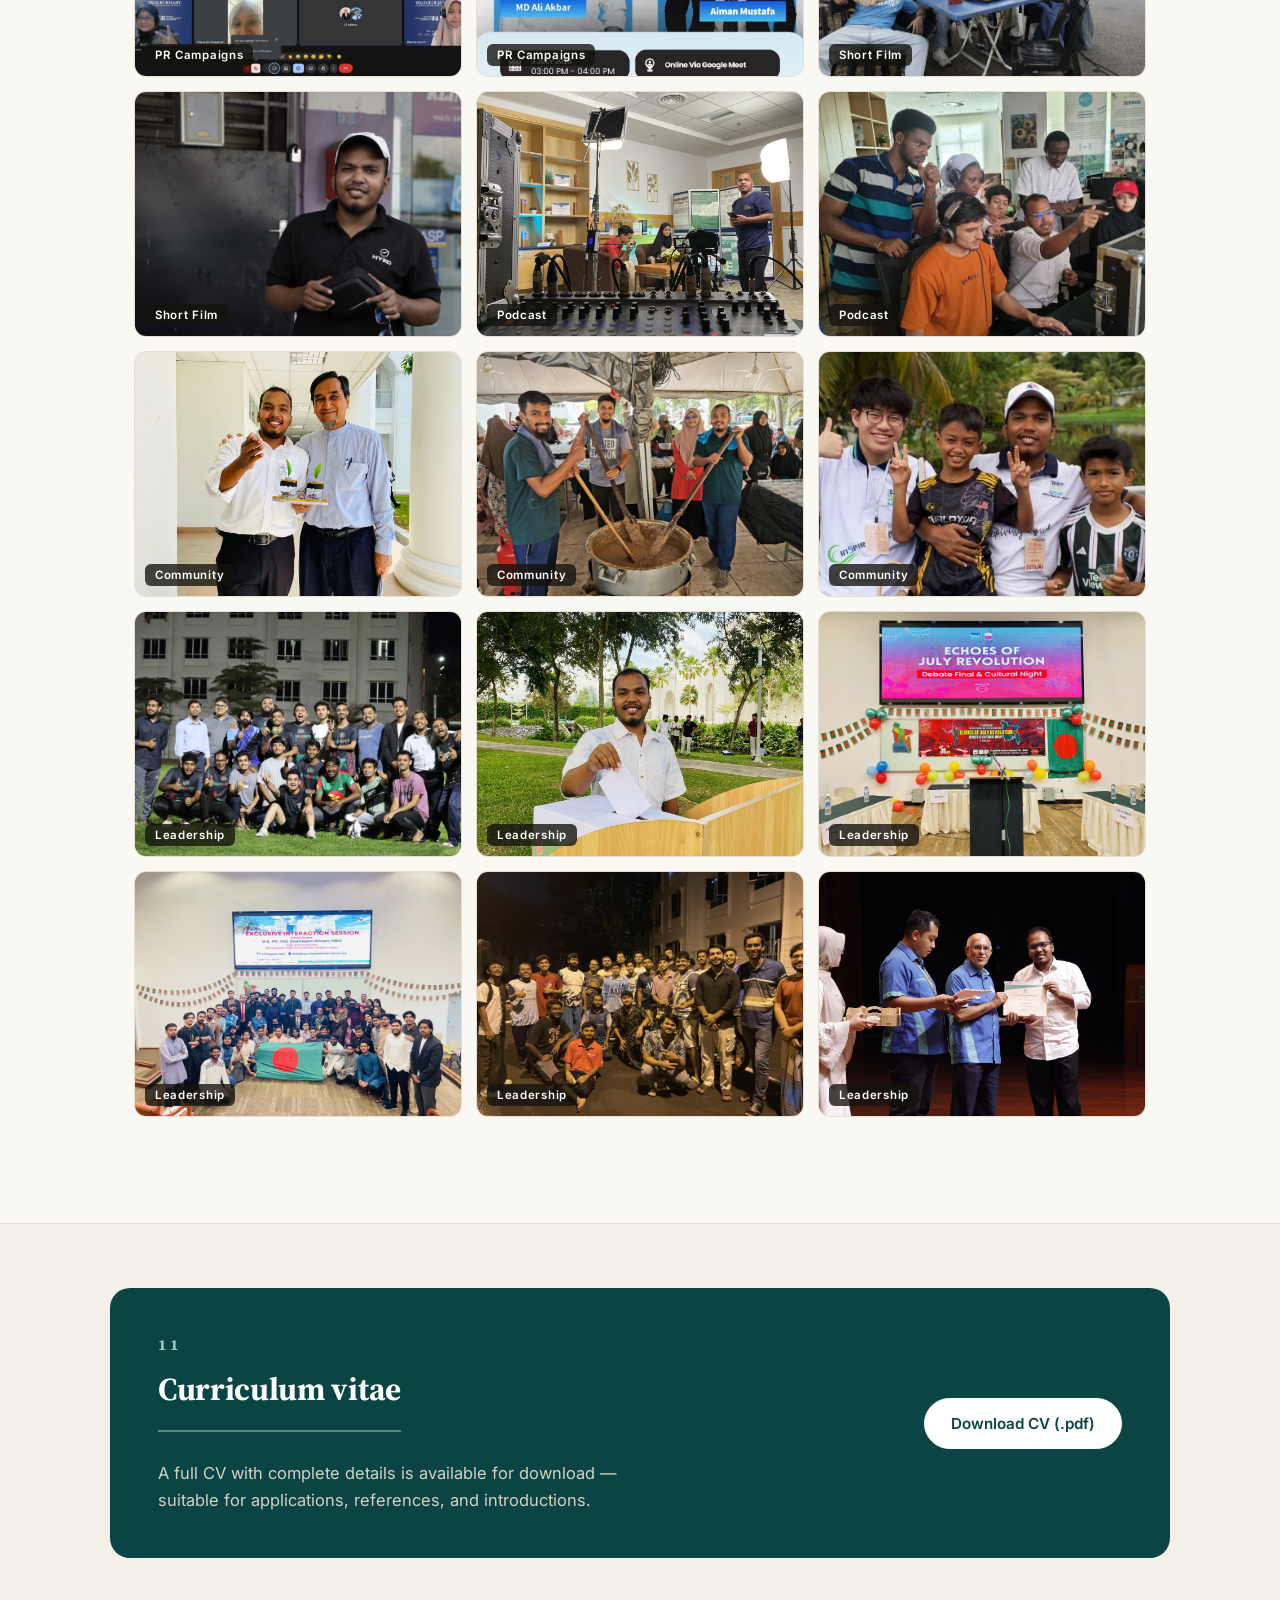
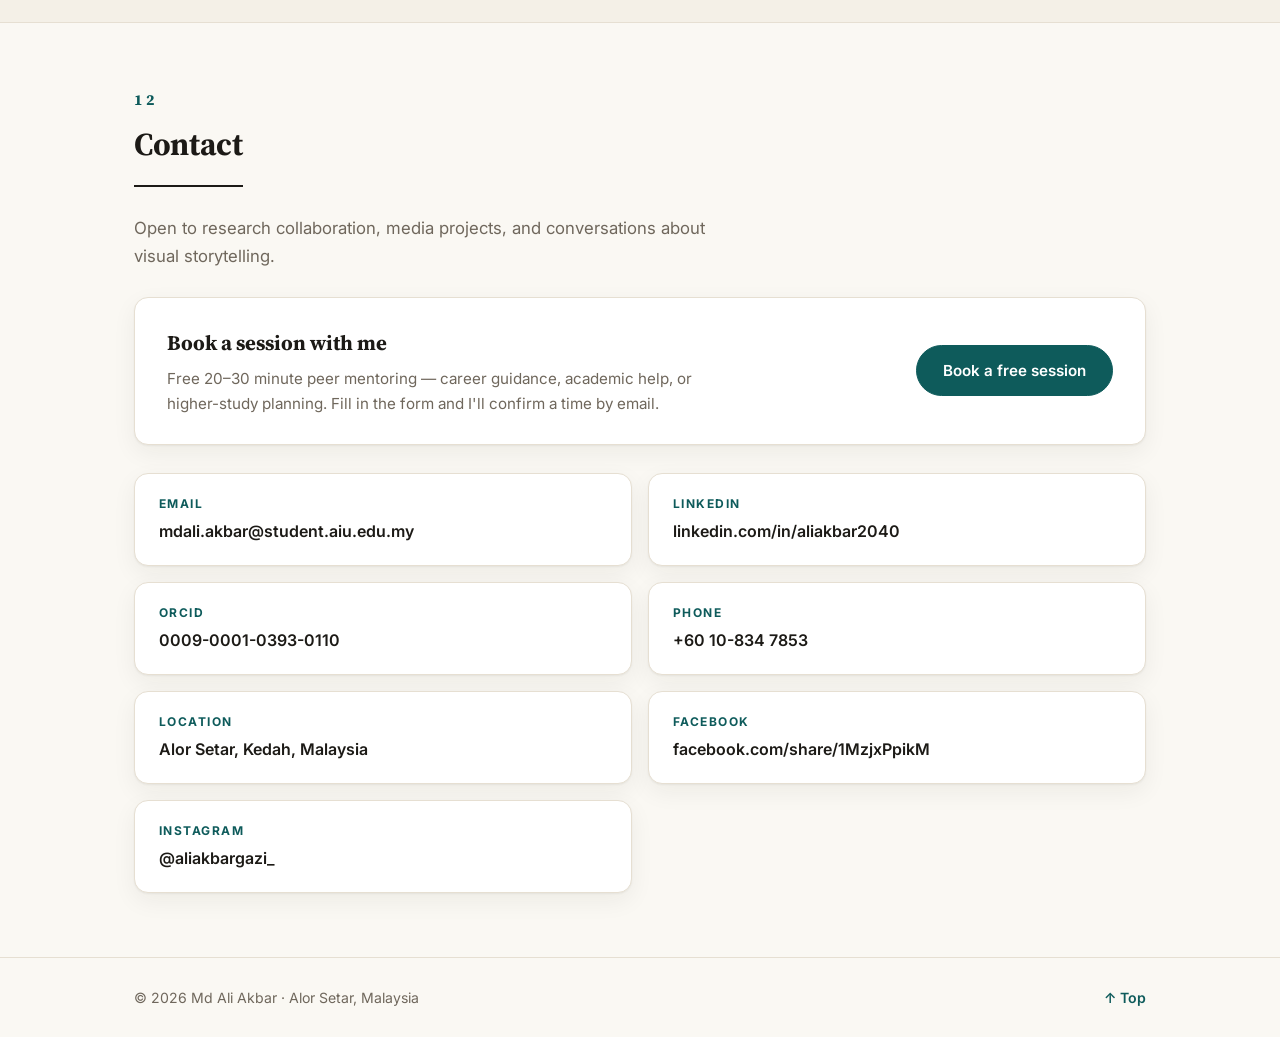
==== commit 1994b548: "Add files via upload" ====
--- a/index.html
+++ b/index.html
@@ -244,11 +244,19 @@
           </div>
         </div>
         <div class="t-item reveal">
-          <span class="t-date">2024 – 2025</span>
+          <span class="t-date">2025</span>
           <div class="t-body">
             <h3>Photographer</h3>
-            <p class="t-org">4th &amp; 5th Convocation, Albukhary International University</p>
-            <p>Official event photographer — 2,000+ edited photographs delivered across both ceremonies.</p>
+            <p class="t-org">5th Convocation, Albukhary International University</p>
+            <p>Official event photographer — 2,000+ edited photographs delivered.</p>
+          </div>
+        </div>
+        <div class="t-item reveal">
+          <span class="t-date">2024</span>
+          <div class="t-body">
+            <h3>Assistant Cameraman</h3>
+            <p class="t-org">4th Convocation, Albukhary International University</p>
+            <p>First formal-event camera experience, guided by senior fellows; supported multi-camera coverage of the ceremony.</p>
           </div>
         </div>
       </div>
